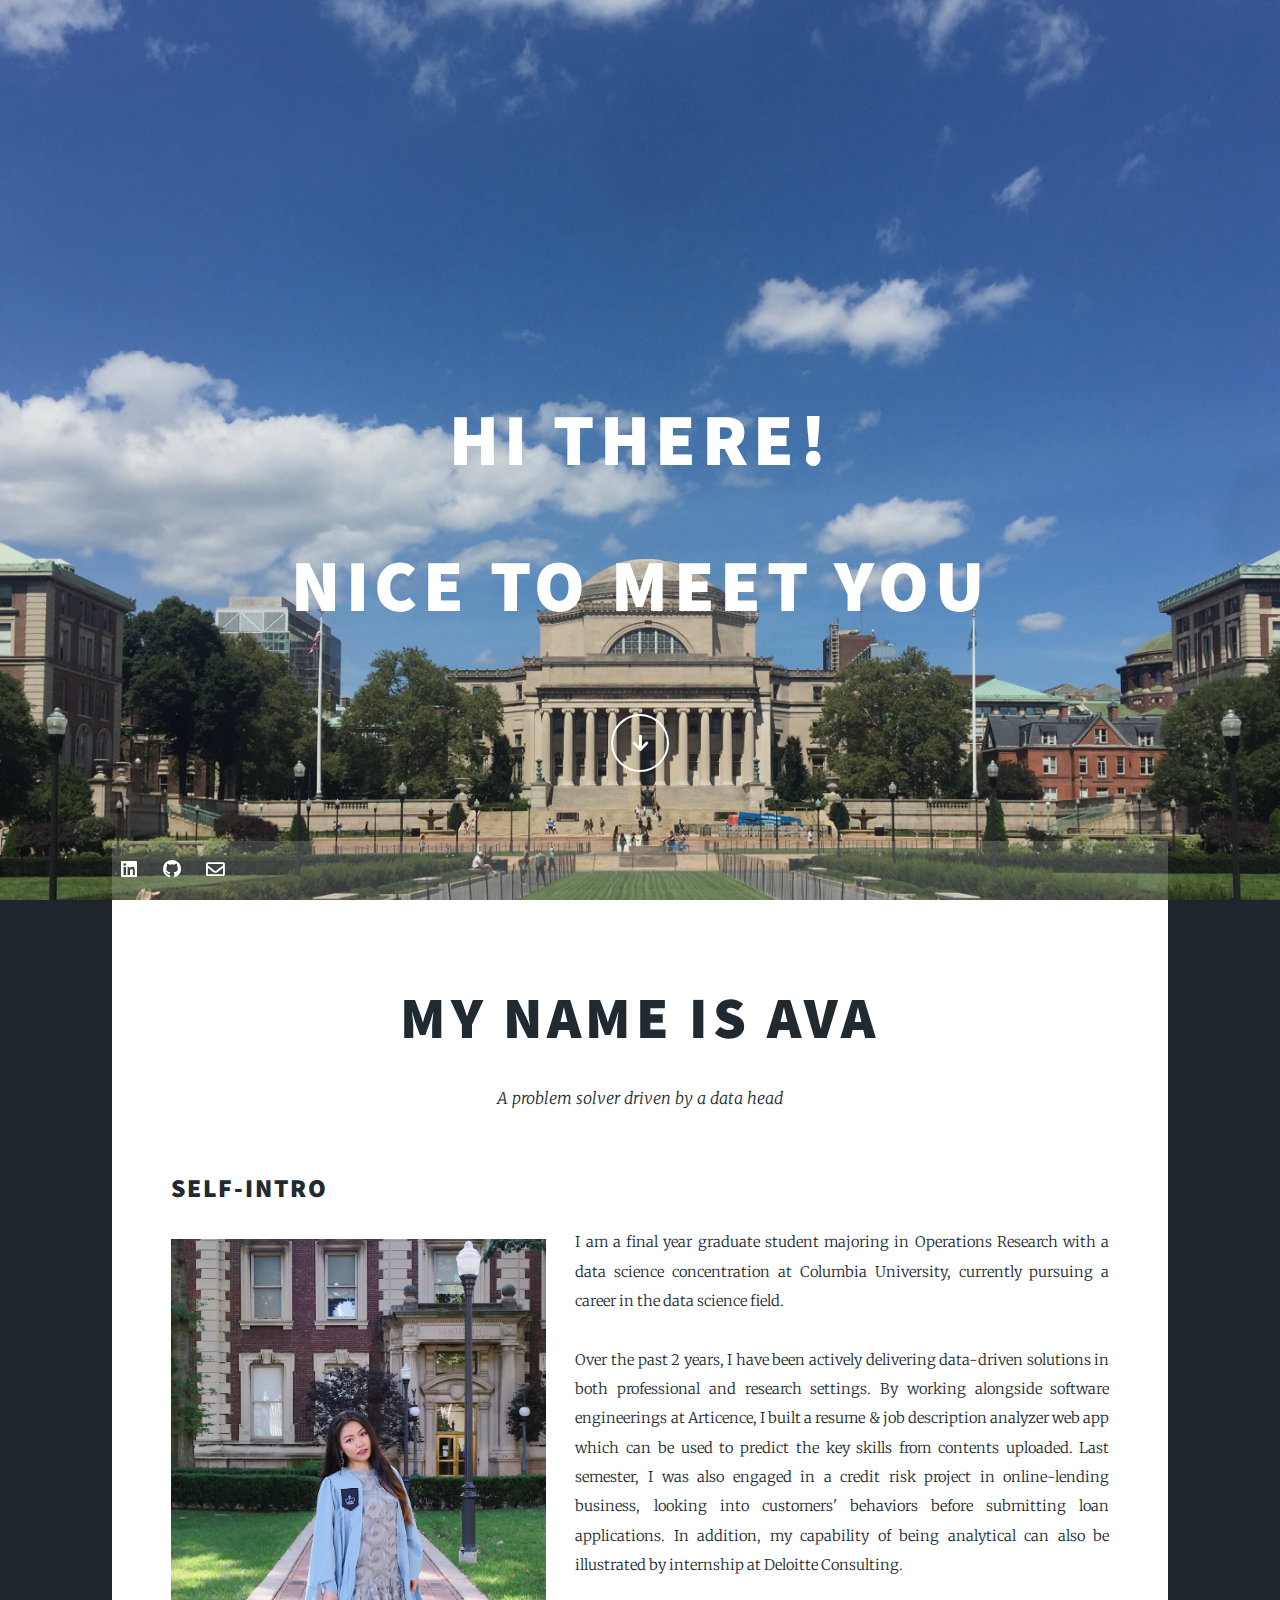
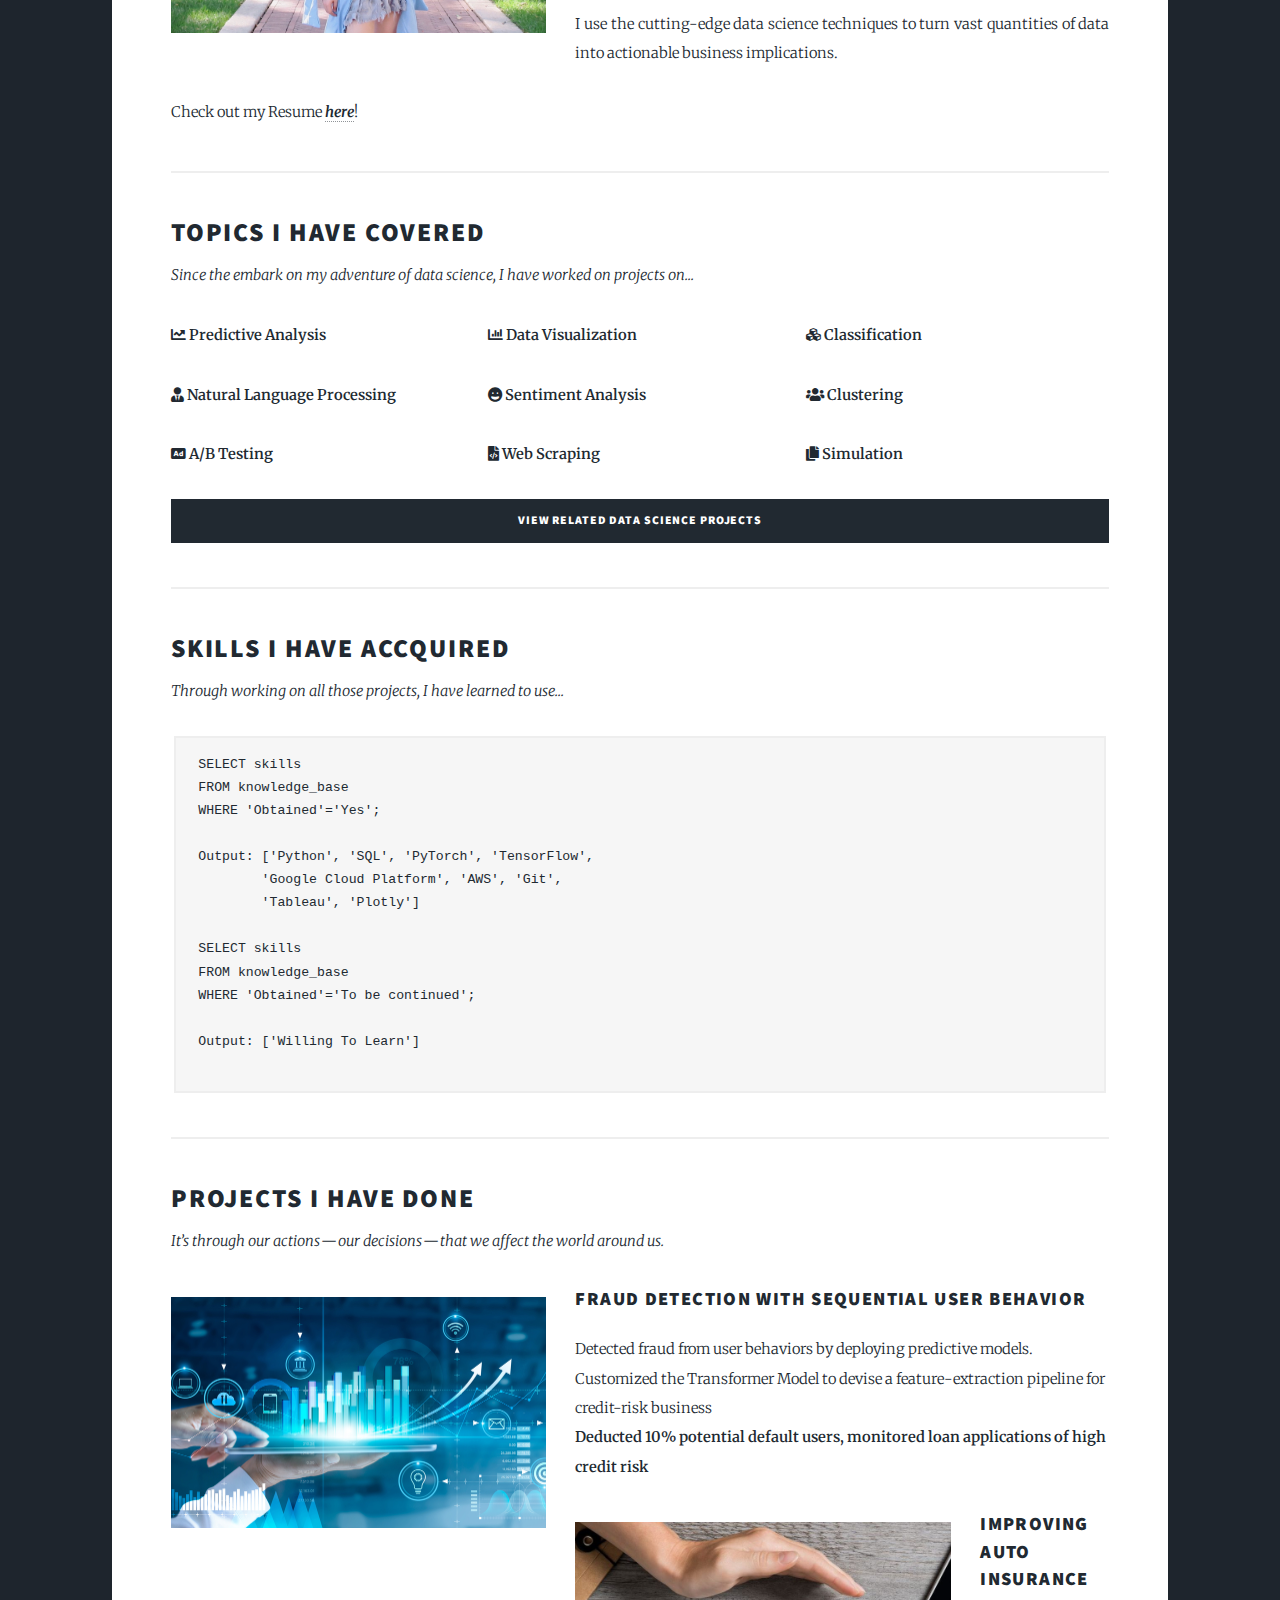
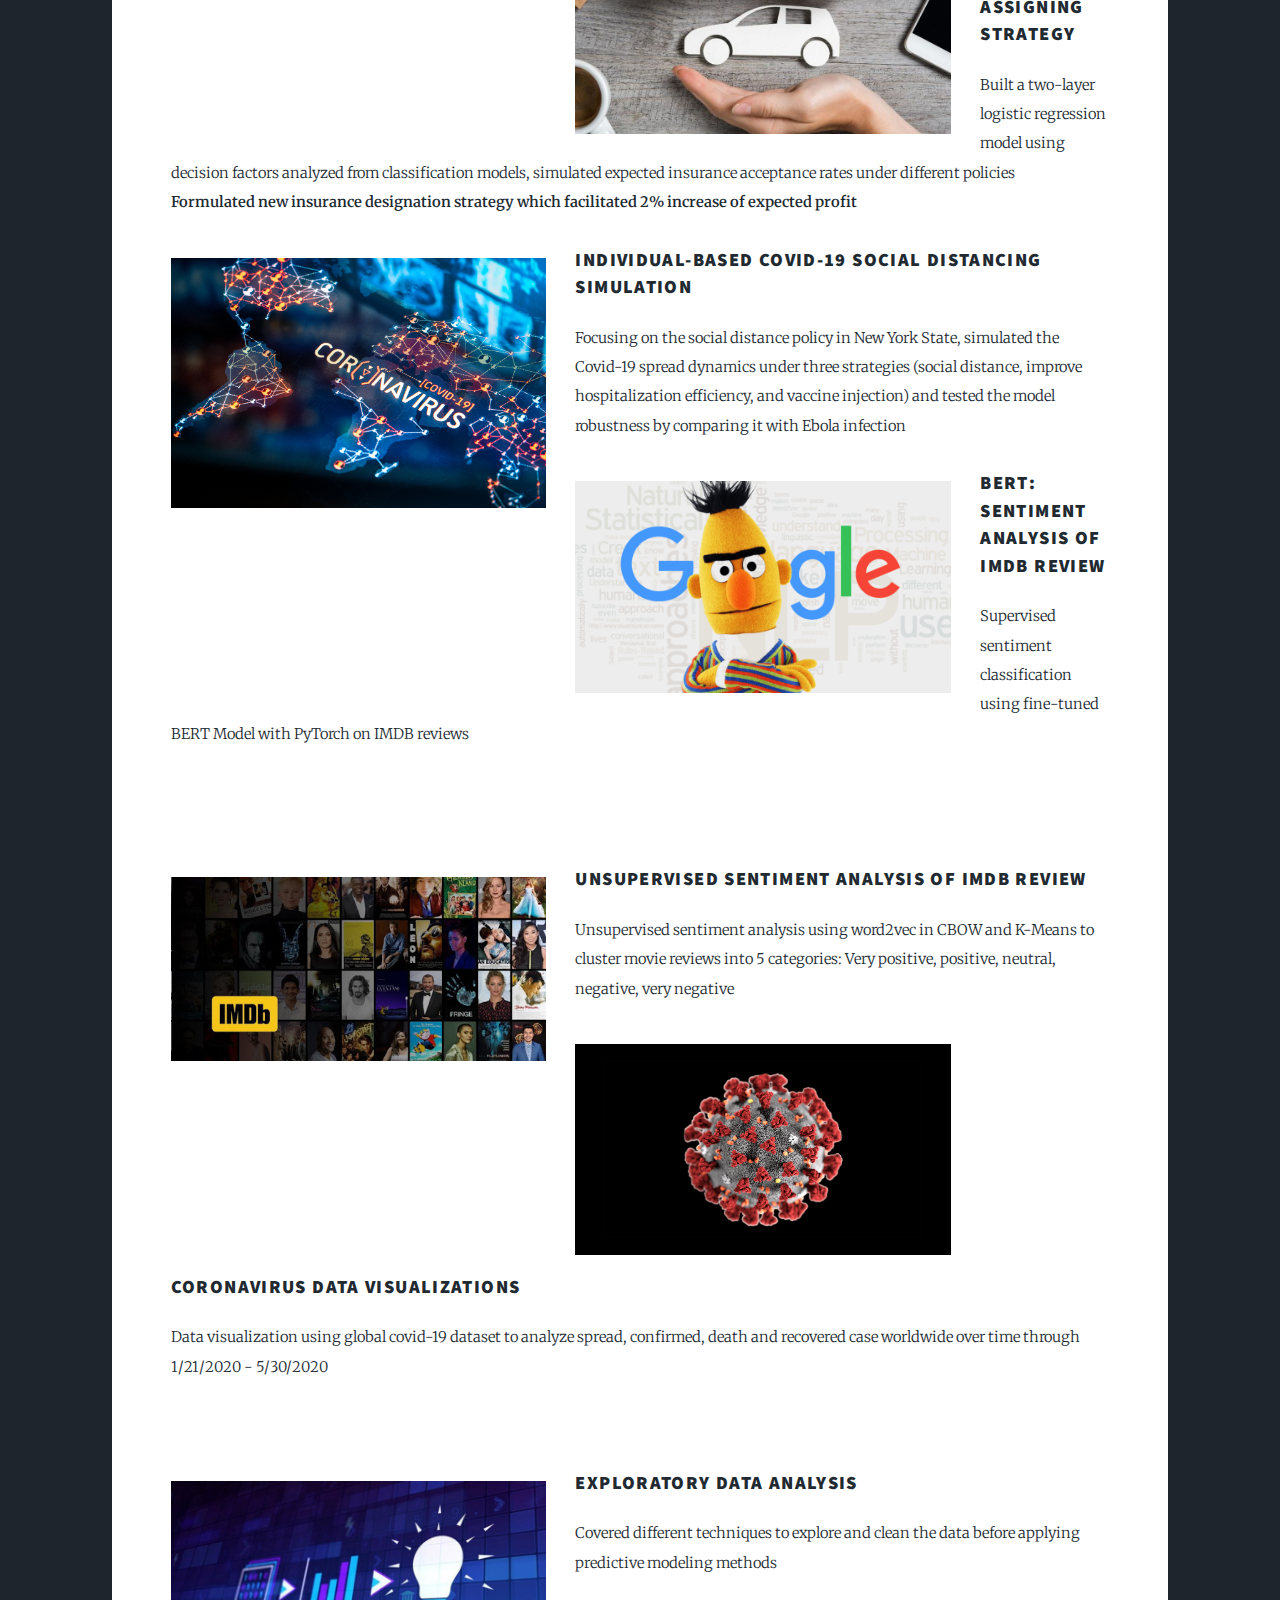
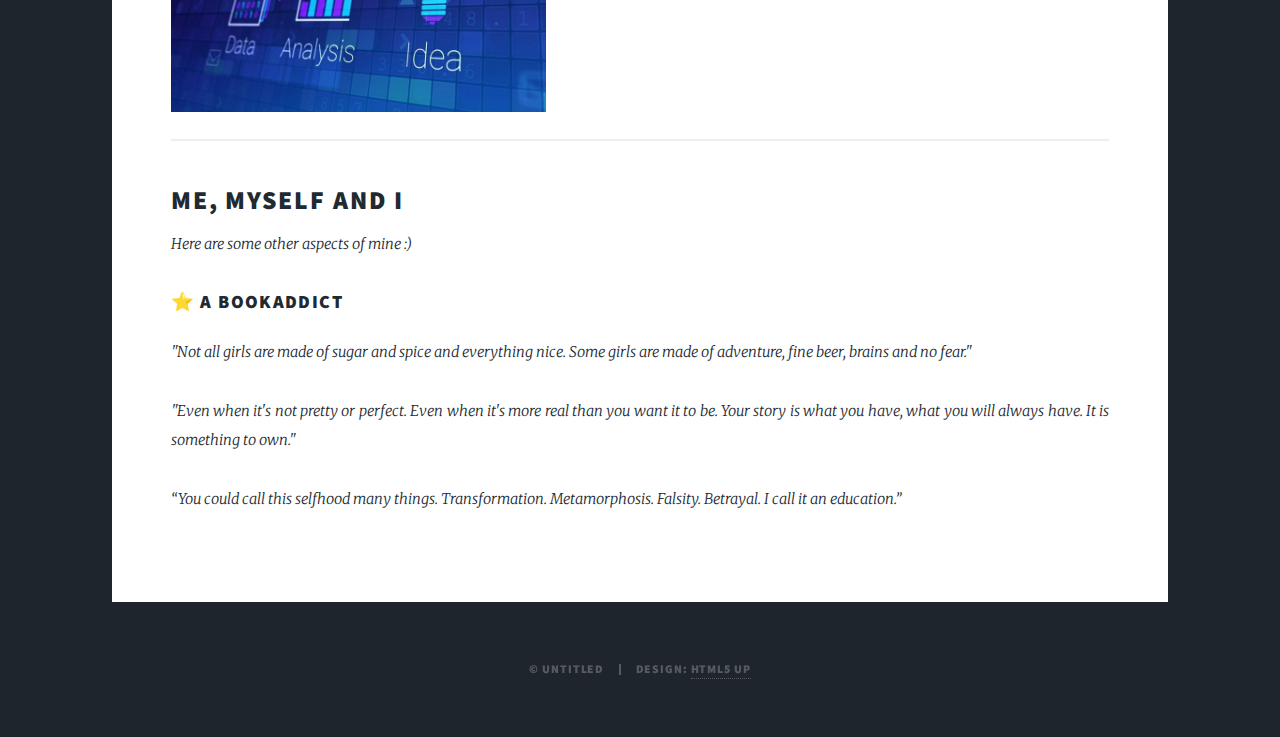
==== index.html @ b48be4f6 "update" ====
<!DOCTYPE HTML>
<!--
	Massively by HTML5 UP
	html5up.net | @ajlkn
	Free for personal and commercial use under the CCA 3.0 license (html5up.net/license)
-->
<html>
	<head>
		<title>Ava's Studio</title>
		<meta charset="utf-8" />
		<meta name="viewport" content="width=device-width, initial-scale=1, user-scalable=no" />
		<link rel="stylesheet" href="assets/css/main.css" />
		<noscript><link rel="stylesheet" href="assets/css/noscript.css" /></noscript>
	</head>
	<body class="is-preload">

		<!-- Wrapper -->
			<div id="wrapper" class="fade-in">

				<!-- Intro -->
					<div id="intro">
						<h1>Hi There!<br /><br />
						Nice to Meet you</h1><br /><br />
						<ul class="actions">
							<li><a href="#header" class="button icon solid solo fa-arrow-down scrolly">Continue</a></li>
						</ul>
					</div>

				<!-- Header -->
					<header id="header">
						<a href="index.html" class="logo">Welcome To Ava's Studio</a>
					</header>

				<!-- Nav -->
					<nav id="nav">
						<ul class="icons">
							<li><a href="https://www.linkedin.com/in/ava-tong-yang/" class="icon brands fa-linkedin"><span class="label">LinkedIn</span></a></li>
							<li><a href="https://github.com/avayang" class="icon brands fa-github"><span class="label">GitHub</span></a></li>
							<li><a href="mailto:ty2418@columbia.edu" class="fa fa-envelope icon"><span class="icons"></span></a></li>
						</ul>
					</nav>

				<!-- Main -->
					<div id="main">

						<!-- Featured Post -->
							<section class="post">
								<article>
									<header class="major">
										<h1>My Name Is Ava</h1>
										<p>A problem solver driven by a data head</p>
									</header>

									<!-- Text stuff -->
										<h2>Self-Intro</h2>
										<p><span class="image left"><img src="images/aboutme1.jpeg" alt="" /></span>I am a final year graduate student majoring in Operations Research with a data science concentration at Columbia University, currently pursuing a career in the data science field.</p><p>Over the past 2 years, I have been actively delivering data-driven solutions in both professional and research settings. By working alongside software engineerings at Articence, I built a resume & job description analyzer web app which can be used to predict the key skills from contents uploaded. Last semester, I was also engaged in a credit risk project in online-lending business, looking into customers' behaviors before submitting loan applications. In addition, my capability of being analytical can also be illustrated by internship at Deloitte Consulting.</p><p>I use the cutting-edge data science techniques to turn vast quantities of data into actionable business implications.</p><p>Check out my Resume <b><em><a href="files/resume.pdf" target="_blank">here</a></em></b>!</p>
										<hr />
										<header>
											<h2>Topics I Have Covered</h2>
											<p>Since the embark on my adventure of data science, I have worked on projects on...</p>
										</header>
										<ul class="actions fit">
											<li class="icon solid fa-chart-line"> <b>Predictive Analysis</b></li>
											<li class="icon solid fa-chart-bar"> <b>Data Visualization</b></li>
											<li class="icon solid fa-cubes"> <b>Classification</b></li>
										</ul>
										<ul class="actions fit">
											<li class="icon solid fa-user-tie"> <b>Natural Language Processing</b></li>
											<li class="icon solid fa-grin"> <b>Sentiment Analysis</b></li>
											<li class="icon solid fa-users"> <b>Clustering</b></li>
										</ul>
										<ul class="actions fit">
											<li class="icon solid fa-ad"> <b>A/B Testing</b></li>
											<li class="icon solid fa-file-code"> <b>Web Scraping</b></li>
											<li class="icon solid fa-copy"> <b>Simulation</b></li>
										</ul>
										<ul class="actions fit">
											<li><a href="#projects" class="button primary fit">View Related Data Science Projects</a></li>
										</ul>
										<hr />
										<header>
											<h2>Skills I Have Accquired</h2>
											<p>Through working on all those projects, I have learned to use...</p>
										</header>
										<pre><code>SELECT skills 
FROM knowledge_base
WHERE 'Obtained'='Yes';

Output: ['Python', 'SQL', 'PyTorch', 'TensorFlow', 
        'Google Cloud Platform', 'AWS', 'Git',
        'Tableau', 'Plotly']

SELECT skills
FROM knowledge_base
WHERE 'Obtained'='To be continued';

Output: ['Willing To Learn']
										</code></pre>
										<hr />

										<header id="projects">
											<h2>Projects I Have Done</h2>
											<p>It’s through our actions — our decisions — that we affect the world around us.</p>
										</header>
											<section class="posts">
												
												<article>
													 <div class="inner">
														<p><a class="image left" href="https://github.com/avayang/Fraud_Detection_with_Sequential_User_Behavior"><img src="images/credit-risk.jpg" alt="" /></a>
															<h3><a href="https://github.com/avayang/Fraud_Detection_with_Sequential_User_Behavior">Fraud Detection with Sequential User Behavior</a></h3>
															Detected fraud from user behaviors by deploying predictive models. Customized the Transformer Model to devise a feature-extraction pipeline for credit-risk business<br /><b>Deducted 10% potential default users, monitored loan applications of high credit risk</b></p>
													</div>
		                                        </article>
		                                        
		                                        <article>
													 <div class="inner">
														<p><a class="image left" href="https://github.com/avayang/ML_auto_insurance"><img src="images/auto-insurance.jpg" alt="" /></a>
															<h3><a href="https://github.com/avayang/ML_auto_insurance">Improving Auto Insurance Assigning Strategy</a></h3>
															Built a two-layer logistic regression model using decision factors analyzed from classification models, simulated expected insurance acceptance rates under different policies<br /><b>Formulated new insurance designation strategy which facilitated 2% increase of expected profit</b></p>
													</div>
		                                        </article>

		                                        <article>
													 <div class="inner">
														<p><a class="image left" href="https://github.com/avayang/COVID-19_Simulation"><img src="images/covid.jpg" alt="" /></a>
															<h3><a href="https://github.com/avayang/COVID-19_Simulation">Individual-Based COVID-19 Social Distancing Simulation</a></h3>
															Focusing on the social distance policy in New York State, simulated the Covid-19 spread dynamics under three strategies (social distance, improve hospitalization efficiency, and vaccine injection) and tested the model robustness by comparing it with Ebola infection</b></p>
													</div>
		                                        </article>
		                                        
		                                        <article>
													 <div class="inner">
														<p><a class="image left" href="https://github.com/avayang/BERT_SentimentClassfication"><img src="images/bert-google.png" alt="" /></a>
															<h3><a href="https://github.com/avayang/BERT_SentimentClassfication">BERT: Sentiment Analysis of IMDB Review</a></h3>
															Supervised sentiment classification using fine-tuned BERT Model with PyTorch on IMDB reviews<br /><br /><br /><br /></p>
													</div>
		                                        </article>

		                                        <article>
													 <div class="inner">
														<p><a class="image left" href="https://github.com/avayang/Unsupervised_Sentiment_Analysis"><img src="images/imdb.jpg" alt="" /></a>
															<h3><a href="https://github.com/avayang/Unsupervised_Sentiment_Analysis">Unsupervised Sentiment Analysis of IMDB Review</a></h3>
															Unsupervised sentiment analysis using word2vec in CBOW and K-Means to cluster movie reviews into 5 categories: Very positive, positive, neutral, negative, very negative<br /></p>
													</div>
		                                        </article>
		                                        
		                                         <article>
													 <div class="inner">
														<p><a class="image left" href="https://github.com/avayang/Visualization"><img src="images/Corona.jpg" alt="" /></a>
															<h3><a href="https://github.com/avayang/Visualization">Coronavirus Data Visualizations</a></h3>
															Data visualization using global covid-19 dataset to analyze spread, confirmed, death and recovered case worldwide over time through 1/21/2020 - 5/30/2020<br /><br /><br /></p>
													</div>
		                                        </article>

		                                        <article>
													 <div class="inner">
														<p><a class="image left" href="https://github.com/avayang/Exploratory_Data_Analysis_Demo"><img src="images/EDA.jpg" alt="" /></a>
															<h3><a href="https://github.com/avayang/Exploratory_Data_Analysis_Demo">Exploratory Data Analysis</a></h3>
															Covered different techniques to explore and clean the data before applying predictive modeling methods<br /><br /><br /><br /><br /></p>
													</div>
		                                        </article>
												
											</section>
										<hr />
										<header>
											<h2>Me, Myself and I</h2>
											<p>Here are some other aspects of mine :)</p>
										</header>
										<h3>⭐️ A Bookaddict</h3>
										<p><em>"Not all girls are made of sugar and spice and everything nice. Some girls are made of adventure, fine beer, brains and no fear."</em></p>
										<p><em>"Even when it's not pretty or perfect. Even when it's more real than you want it to be. Your story is what you have, what you will always have. It is something to own."</em></p>
										<p><em>“You could call this selfhood many things. Transformation. Metamorphosis. Falsity. Betrayal. I call it an education.”</em></p>
												
										
								</article>
							</section>
								
					</div>

				<!-- Copyright -->
					<div id="copyright">
						<ul><li>&copy; Untitled</li><li>Design: <a href="https://html5up.net">HTML5 UP</a></li></ul>
					</div>

			</div>

		<!-- Scripts -->
			<script src="assets/js/jquery.min.js"></script>
			<script src="assets/js/jquery.scrollex.min.js"></script>
			<script src="assets/js/jquery.scrolly.min.js"></script>
			<script src="assets/js/browser.min.js"></script>
			<script src="assets/js/breakpoints.min.js"></script>
			<script src="assets/js/util.js"></script>
			<script src="assets/js/main.js"></script>

	</body>
</html>
---- assets/css/main.css ----
@import url(fontawesome-all.min.css);
@import url("https://fonts.googleapis.com/css?family=Merriweather:300,700,300italic,700italic|Source+Sans+Pro:900");

/*
	Massively by HTML5 UP
	html5up.net | @ajlkn
	Free for personal and commercial use under the CCA 3.0 license (html5up.net/license)
*/

html, body, div, span, applet, object,
iframe, h1, h2, h3, h4, h5, h6, p, blockquote,
pre, a, abbr, acronym, address, big, cite,
code, del, dfn, em, img, ins, kbd, q, s, samp,
small, strike, strong, sub, sup, tt, var, b,
u, i, center, dl, dt, dd, ol, ul, li, fieldset,
form, label, legend, table, caption, tbody,
tfoot, thead, tr, th, td, article, aside,
canvas, details, embed, figure, figcaption,
footer, header, hgroup, menu, nav, output, ruby,
section, summary, time, mark, audio, video {
	margin: 0;
	padding: 0;
	border: 0;
	font-size: 100%;
	font: inherit;
	vertical-align: baseline;}

article, aside, details, figcaption, figure,
footer, header, hgroup, menu, nav, section {
	display: block;}

body {
	line-height: 1;
}

ol, ul {
	list-style: none;
}

blockquote, q {
	quotes: none;
}

	blockquote:before, blockquote:after, q:before, q:after {
		content: '';
		content: none;
	}

table {
	border-collapse: collapse;
	border-spacing: 0;
}

body {
	-webkit-text-size-adjust: none;
}

mark {
	background-color: transparent;
	color: inherit;
}

input::-moz-focus-inner {
	border: 0;
	padding: 0;
}

input, select, textarea {
	-moz-appearance: none;
	-webkit-appearance: none;
	-ms-appearance: none;
	appearance: none;
}

/* Basic */

	@-ms-viewport {
		width: device-width;
	}

	body {
		-ms-overflow-style: scrollbar;
	}

	@media screen and (max-width: 480px) {

		html, body {
			min-width: 320px;
		}

	}

	html {
		box-sizing: border-box;
	}

	*, *:before, *:after {
		box-sizing: inherit;
	}

	body {
		background-color: #1e252d;
	}

		body.is-preload *, body.is-preload *:before, body.is-preload *:after {
			-moz-animation: none !important;
			-webkit-animation: none !important;
			-ms-animation: none !important;
			animation: none !important;
			-moz-transition: none !important;
			-webkit-transition: none !important;
			-ms-transition: none !important;
			transition: none !important;
		}

/* Type */

	html {
		font-size: 16pt;
	}

		@media screen and (max-width: 1680px) {

			html {
				font-size: 12pt;
			}

		}

		@media screen and (max-width: 1280px) {

			html {
				font-size: 11pt;
			}

		}

		@media screen and (max-width: 360px) {

			html {
				font-size: 10pt;
			}

		}

	body {
		color: #212931;
	}

	body, input, select, textarea {
		font-family: "Merriweather", Georgia, serif;
		font-weight: 300;
		font-size: 1rem;
		line-height: 2;
	}

	a {
		-moz-transition: color 0.2s ease-in-out, background-color 0.2s ease-in-out, border-color 0.2s ease-in-out, box-shadow 0.2s ease-in-out;
		-webkit-transition: color 0.2s ease-in-out, background-color 0.2s ease-in-out, border-color 0.2s ease-in-out, box-shadow 0.2s ease-in-out;
		-ms-transition: color 0.2s ease-in-out, background-color 0.2s ease-in-out, border-color 0.2s ease-in-out, box-shadow 0.2s ease-in-out;
		transition: color 0.2s ease-in-out, background-color 0.2s ease-in-out, border-color 0.2s ease-in-out, box-shadow 0.2s ease-in-out;
		border-bottom: dotted 1px;
		text-decoration: none;
	}

		a:hover {
			border-bottom-color: transparent;
		}

	strong, b {
		font-weight: 600;
	}

	em, i {
		font-style: italic;
	}

	p {
		text-align: justify;
		margin: 0 0 2rem 0;
	}

	h1, h2, h3, h4, h5, h6 {
		font-family: "Source Sans Pro", Helvetica, sans-serif;
		font-weight: 900;
		line-height: 1.5;
		letter-spacing: 0.075em;
		text-transform: uppercase;
		margin: 0 0 1rem 0;
	}

		h1 a, h2 a, h3 a, h4 a, h5 a, h6 a {
			border-bottom: 0;
			color: inherit;
			text-decoration: none;
		}

	h1 {
		font-size: 4rem;
		line-height: 1.1;
		margin: 0 0 2rem 0;
	}

	h2 {
		font-size: 1.75rem;
		line-height: 1.3;
		margin: 0 0 1.5rem 0;
	}

	h3 {
		font-size: 1.25rem;
		margin: 0 0 1.5rem 0;
	}

	h4 {
		font-size: 1rem;
	}

	h5 {
		font-size: 0.9rem;
	}

	h6 {
		font-size: 0.8rem;
	}

	sub {
		font-size: 0.8rem;
		position: relative;
		top: 0.5rem;
	}

	sup {
		font-size: 0.8rem;
		position: relative;
		top: -0.5rem;
	}

	blockquote {
		border-left: solid 4px;
		font-style: italic;
		margin: 0 0 2rem 0;
		padding: 0.5rem 0 0.5rem 2rem;
	}

	code {
		border: solid 2px;
		font-family: "Courier New", monospace;
		font-size: 0.9rem;
		margin: 0 0.25rem;
		padding: 0.25rem 0.65rem;
	}

	pre {
		-webkit-overflow-scrolling: touch;
		font-family: "Courier New", monospace;
		font-size: 0.9rem;
		margin: 0 0 2rem 0;
	}

		pre code {
			display: block;
			line-height: 1.75;
			padding: 1rem 1.5rem;
			overflow-x: auto;
		}

	hr {
		border: 0;
		border-bottom: solid 2px;
		margin: 3rem 0;
	}

		hr.major {
			margin: 5rem 0;
		}

	.align-left {
		text-align: left;
	}

	.align-center {
		text-align: center;
	}

	.align-right {
		text-align: right;
	}

	input, select, textarea {
		color: #212931;
	}

	a {
		color: #212931;
		border-bottom-color: rgba(33, 41, 49, 0.5);
	}

		a:hover {
			border-bottom-color: transparent;
			color: #18bfef !important;
		}

	strong, b {
		color: #212931;
	}

	h1, h2, h3, h4, h5, h6 {
		color: #212931;
	}

	blockquote {
		border-left-color: #eeeeee;
	}

	code {
		background: rgba(220, 220, 220, 0.25);
		border-color: #eeeeee;
	}

	hr {
		border-bottom-color: #eeeeee;
	}

/* Row */

	.row {
		display: flex;
		flex-wrap: wrap;
		box-sizing: border-box;
		align-items: stretch;
	}

		.row > * {
			box-sizing: border-box;
		}

		.row.gtr-uniform > * > :last-child {
			margin-bottom: 0;
		}

		.row.aln-left {
			justify-content: flex-start;
		}

		.row.aln-center {
			justify-content: center;
		}

		.row.aln-right {
			justify-content: flex-end;
		}

		.row.aln-top {
			align-items: flex-start;
		}

		.row.aln-middle {
			align-items: center;
		}

		.row.aln-bottom {
			align-items: flex-end;
		}

		.row > .imp {
			order: -1;
		}

		.row > .col-1 {
			width: 8.33333%;
		}

		.row > .off-1 {
			margin-left: 8.33333%;
		}

		.row > .col-2 {
			width: 16.66667%;
		}

		.row > .off-2 {
			margin-left: 16.66667%;
		}

		.row > .col-3 {
			width: 25%;
		}

		.row > .off-3 {
			margin-left: 25%;
		}

		.row > .col-4 {
			width: 33.33333%;
		}

		.row > .off-4 {
			margin-left: 33.33333%;
		}

		.row > .col-5 {
			width: 41.66667%;
		}

		.row > .off-5 {
			margin-left: 41.66667%;
		}

		.row > .col-6 {
			width: 50%;
		}

		.row > .off-6 {
			margin-left: 50%;
		}

		.row > .col-7 {
			width: 58.33333%;
		}

		.row > .off-7 {
			margin-left: 58.33333%;
		}

		.row > .col-8 {
			width: 66.66667%;
		}

		.row > .off-8 {
			margin-left: 66.66667%;
		}

		.row > .col-9 {
			width: 75%;
		}

		.row > .off-9 {
			margin-left: 75%;
		}

		.row > .col-10 {
			width: 83.33333%;
		}

		.row > .off-10 {
			margin-left: 83.33333%;
		}

		.row > .col-11 {
			width: 91.66667%;
		}

		.row > .off-11 {
			margin-left: 91.66667%;
		}

		.row > .col-12 {
			width: 100%;
		}

		.row > .off-12 {
			margin-left: 100%;
		}

		.row.gtr-0 {
			margin-top: 0;
			margin-left: 0rem;
		}

			.row.gtr-0 > * {
				padding: 0 0 0 0rem;
			}

			.row.gtr-0.gtr-uniform {
				margin-top: 0rem;
			}

				.row.gtr-0.gtr-uniform > * {
					padding-top: 0rem;
				}

		.row.gtr-25 {
			margin-top: 0;
			margin-left: -0.375rem;
		}

			.row.gtr-25 > * {
				padding: 0 0 0 0.375rem;
			}

			.row.gtr-25.gtr-uniform {
				margin-top: -0.375rem;
			}

				.row.gtr-25.gtr-uniform > * {
					padding-top: 0.375rem;
				}

		.row.gtr-50 {
			margin-top: 0;
			margin-left: -0.75rem;
		}

			.row.gtr-50 > * {
				padding: 0 0 0 0.75rem;
			}

			.row.gtr-50.gtr-uniform {
				margin-top: -0.75rem;
			}

				.row.gtr-50.gtr-uniform > * {
					padding-top: 0.75rem;
				}

		.row {
			margin-top: 0;
			margin-left: -1.5rem;
		}

			.row > * {
				padding: 0 0 0 1.5rem;
			}

			.row.gtr-uniform {
				margin-top: -1.5rem;
			}

				.row.gtr-uniform > * {
					padding-top: 1.5rem;
				}

		.row.gtr-150 {
			margin-top: 0;
			margin-left: -2.25rem;
		}

			.row.gtr-150 > * {
				padding: 0 0 0 2.25rem;
			}

			.row.gtr-150.gtr-uniform {
				margin-top: -2.25rem;
			}

				.row.gtr-150.gtr-uniform > * {
					padding-top: 2.25rem;
				}

		.row.gtr-200 {
			margin-top: 0;
			margin-left: -3rem;
		}

			.row.gtr-200 > * {
				padding: 0 0 0 3rem;
			}

			.row.gtr-200.gtr-uniform {
				margin-top: -3rem;
			}

				.row.gtr-200.gtr-uniform > * {
					padding-top: 3rem;
				}

		@media screen and (max-width: 1680px) {

			.row {
				display: flex;
				flex-wrap: wrap;
				box-sizing: border-box;
				align-items: stretch;
			}

				.row > * {
					box-sizing: border-box;
				}

				.row.gtr-uniform > * > :last-child {
					margin-bottom: 0;
				}

				.row.aln-left {
					justify-content: flex-start;
				}

				.row.aln-center {
					justify-content: center;
				}

				.row.aln-right {
					justify-content: flex-end;
				}

				.row.aln-top {
					align-items: flex-start;
				}

				.row.aln-middle {
					align-items: center;
				}

				.row.aln-bottom {
					align-items: flex-end;
				}

				.row > .imp-xlarge {
					order: -1;
				}

				.row > .col-1-xlarge {
					width: 8.33333%;
				}

				.row > .off-1-xlarge {
					margin-left: 8.33333%;
				}

				.row > .col-2-xlarge {
					width: 16.66667%;
				}

				.row > .off-2-xlarge {
					margin-left: 16.66667%;
				}

				.row > .col-3-xlarge {
					width: 25%;
				}

				.row > .off-3-xlarge {
					margin-left: 25%;
				}

				.row > .col-4-xlarge {
					width: 33.33333%;
				}

				.row > .off-4-xlarge {
					margin-left: 33.33333%;
				}

				.row > .col-5-xlarge {
					width: 41.66667%;
				}

				.row > .off-5-xlarge {
					margin-left: 41.66667%;
				}

				.row > .col-6-xlarge {
					width: 50%;
				}

				.row > .off-6-xlarge {
					margin-left: 50%;
				}

				.row > .col-7-xlarge {
					width: 58.33333%;
				}

				.row > .off-7-xlarge {
					margin-left: 58.33333%;
				}

				.row > .col-8-xlarge {
					width: 66.66667%;
				}

				.row > .off-8-xlarge {
					margin-left: 66.66667%;
				}

				.row > .col-9-xlarge {
					width: 75%;
				}

				.row > .off-9-xlarge {
					margin-left: 75%;
				}

				.row > .col-10-xlarge {
					width: 83.33333%;
				}

				.row > .off-10-xlarge {
					margin-left: 83.33333%;
				}

				.row > .col-11-xlarge {
					width: 91.66667%;
				}

				.row > .off-11-xlarge {
					margin-left: 91.66667%;
				}

				.row > .col-12-xlarge {
					width: 100%;
				}

				.row > .off-12-xlarge {
					margin-left: 100%;
				}

				.row.gtr-0 {
					margin-top: 0;
					margin-left: 0rem;
				}

					.row.gtr-0 > * {
						padding: 0 0 0 0rem;
					}

					.row.gtr-0.gtr-uniform {
						margin-top: 0rem;
					}

						.row.gtr-0.gtr-uniform > * {
							padding-top: 0rem;
						}

				.row.gtr-25 {
					margin-top: 0;
					margin-left: -0.375rem;
				}

					.row.gtr-25 > * {
						padding: 0 0 0 0.375rem;
					}

					.row.gtr-25.gtr-uniform {
						margin-top: -0.375rem;
					}

						.row.gtr-25.gtr-uniform > * {
							padding-top: 0.375rem;
						}

				.row.gtr-50 {
					margin-top: 0;
					margin-left: -0.75rem;
				}

					.row.gtr-50 > * {
						padding: 0 0 0 0.75rem;
					}

					.row.gtr-50.gtr-uniform {
						margin-top: -0.75rem;
					}

						.row.gtr-50.gtr-uniform > * {
							padding-top: 0.75rem;
						}

				.row {
					margin-top: 0;
					margin-left: -1.5rem;
				}

					.row > * {
						padding: 0 0 0 1.5rem;
					}

					.row.gtr-uniform {
						margin-top: -1.5rem;
					}

						.row.gtr-uniform > * {
							padding-top: 1.5rem;
						}

				.row.gtr-150 {
					margin-top: 0;
					margin-left: -2.25rem;
				}

					.row.gtr-150 > * {
						padding: 0 0 0 2.25rem;
					}

					.row.gtr-150.gtr-uniform {
						margin-top: -2.25rem;
					}

						.row.gtr-150.gtr-uniform > * {
							padding-top: 2.25rem;
						}

				.row.gtr-200 {
					margin-top: 0;
					margin-left: -3rem;
				}

					.row.gtr-200 > * {
						padding: 0 0 0 3rem;
					}

					.row.gtr-200.gtr-uniform {
						margin-top: -3rem;
					}

						.row.gtr-200.gtr-uniform > * {
							padding-top: 3rem;
						}

		}

		@media screen and (max-width: 1280px) {

			.row {
				display: flex;
				flex-wrap: wrap;
				box-sizing: border-box;
				align-items: stretch;
			}

				.row > * {
					box-sizing: border-box;
				}

				.row.gtr-uniform > * > :last-child {
					margin-bottom: 0;
				}

				.row.aln-left {
					justify-content: flex-start;
				}

				.row.aln-center {
					justify-content: center;
				}

				.row.aln-right {
					justify-content: flex-end;
				}

				.row.aln-top {
					align-items: flex-start;
				}

				.row.aln-middle {
					align-items: center;
				}

				.row.aln-bottom {
					align-items: flex-end;
				}

				.row > .imp-large {
					order: -1;
				}

				.row > .col-1-large {
					width: 8.33333%;
				}

				.row > .off-1-large {
					margin-left: 8.33333%;
				}

				.row > .col-2-large {
					width: 16.66667%;
				}

				.row > .off-2-large {
					margin-left: 16.66667%;
				}

				.row > .col-3-large {
					width: 25%;
				}

				.row > .off-3-large {
					margin-left: 25%;
				}

				.row > .col-4-large {
					width: 33.33333%;
				}

				.row > .off-4-large {
					margin-left: 33.33333%;
				}

				.row > .col-5-large {
					width: 41.66667%;
				}

				.row > .off-5-large {
					margin-left: 41.66667%;
				}

				.row > .col-6-large {
					width: 50%;
				}

				.row > .off-6-large {
					margin-left: 50%;
				}

				.row > .col-7-large {
					width: 58.33333%;
				}

				.row > .off-7-large {
					margin-left: 58.33333%;
				}

				.row > .col-8-large {
					width: 66.66667%;
				}

				.row > .off-8-large {
					margin-left: 66.66667%;
				}

				.row > .col-9-large {
					width: 75%;
				}

				.row > .off-9-large {
					margin-left: 75%;
				}

				.row > .col-10-large {
					width: 83.33333%;
				}

				.row > .off-10-large {
					margin-left: 83.33333%;
				}

				.row > .col-11-large {
					width: 91.66667%;
				}

				.row > .off-11-large {
					margin-left: 91.66667%;
				}

				.row > .col-12-large {
					width: 100%;
				}

				.row > .off-12-large {
					margin-left: 100%;
				}

				.row.gtr-0 {
					margin-top: 0;
					margin-left: 0rem;
				}

					.row.gtr-0 > * {
						padding: 0 0 0 0rem;
					}

					.row.gtr-0.gtr-uniform {
						margin-top: 0rem;
					}

						.row.gtr-0.gtr-uniform > * {
							padding-top: 0rem;
						}

				.row.gtr-25 {
					margin-top: 0;
					margin-left: -0.375rem;
				}

					.row.gtr-25 > * {
						padding: 0 0 0 0.375rem;
					}

					.row.gtr-25.gtr-uniform {
						margin-top: -0.375rem;
					}

						.row.gtr-25.gtr-uniform > * {
							padding-top: 0.375rem;
						}

				.row.gtr-50 {
					margin-top: 0;
					margin-left: -0.75rem;
				}

					.row.gtr-50 > * {
						padding: 0 0 0 0.75rem;
					}

					.row.gtr-50.gtr-uniform {
						margin-top: -0.75rem;
					}

						.row.gtr-50.gtr-uniform > * {
							padding-top: 0.75rem;
						}

				.row {
					margin-top: 0;
					margin-left: -1.5rem;
				}

					.row > * {
						padding: 0 0 0 1.5rem;
					}

					.row.gtr-uniform {
						margin-top: -1.5rem;
					}

						.row.gtr-uniform > * {
							padding-top: 1.5rem;
						}

				.row.gtr-150 {
					margin-top: 0;
					margin-left: -2.25rem;
				}

					.row.gtr-150 > * {
						padding: 0 0 0 2.25rem;
					}

					.row.gtr-150.gtr-uniform {
						margin-top: -2.25rem;
					}

						.row.gtr-150.gtr-uniform > * {
							padding-top: 2.25rem;
						}

				.row.gtr-200 {
					margin-top: 0;
					margin-left: -3rem;
				}

					.row.gtr-200 > * {
						padding: 0 0 0 3rem;
					}

					.row.gtr-200.gtr-uniform {
						margin-top: -3rem;
					}

						.row.gtr-200.gtr-uniform > * {
							padding-top: 3rem;
						}

		}

		@media screen and (max-width: 980px) {

			.row {
				display: flex;
				flex-wrap: wrap;
				box-sizing: border-box;
				align-items: stretch;
			}

				.row > * {
					box-sizing: border-box;
				}

				.row.gtr-uniform > * > :last-child {
					margin-bottom: 0;
				}

				.row.aln-left {
					justify-content: flex-start;
				}

				.row.aln-center {
					justify-content: center;
				}

				.row.aln-right {
					justify-content: flex-end;
				}

				.row.aln-top {
					align-items: flex-start;
				}

				.row.aln-middle {
					align-items: center;
				}

				.row.aln-bottom {
					align-items: flex-end;
				}

				.row > .imp-medium {
					order: -1;
				}

				.row > .col-1-medium {
					width: 8.33333%;
				}

				.row > .off-1-medium {
					margin-left: 8.33333%;
				}

				.row > .col-2-medium {
					width: 16.66667%;
				}

				.row > .off-2-medium {
					margin-left: 16.66667%;
				}

				.row > .col-3-medium {
					width: 25%;
				}

				.row > .off-3-medium {
					margin-left: 25%;
				}

				.row > .col-4-medium {
					width: 33.33333%;
				}

				.row > .off-4-medium {
					margin-left: 33.33333%;
				}

				.row > .col-5-medium {
					width: 41.66667%;
				}

				.row > .off-5-medium {
					margin-left: 41.66667%;
				}

				.row > .col-6-medium {
					width: 50%;
				}

				.row > .off-6-medium {
					margin-left: 50%;
				}

				.row > .col-7-medium {
					width: 58.33333%;
				}

				.row > .off-7-medium {
					margin-left: 58.33333%;
				}

				.row > .col-8-medium {
					width: 66.66667%;
				}

				.row > .off-8-medium {
					margin-left: 66.66667%;
				}

				.row > .col-9-medium {
					width: 75%;
				}

				.row > .off-9-medium {
					margin-left: 75%;
				}

				.row > .col-10-medium {
					width: 83.33333%;
				}

				.row > .off-10-medium {
					margin-left: 83.33333%;
				}

				.row > .col-11-medium {
					width: 91.66667%;
				}

				.row > .off-11-medium {
					margin-left: 91.66667%;
				}

				.row > .col-12-medium {
					width: 100%;
				}

				.row > .off-12-medium {
					margin-left: 100%;
				}

				.row.gtr-0 {
					margin-top: 0;
					margin-left: 0rem;
				}

					.row.gtr-0 > * {
						padding: 0 0 0 0rem;
					}

					.row.gtr-0.gtr-uniform {
						margin-top: 0rem;
					}

						.row.gtr-0.gtr-uniform > * {
							padding-top: 0rem;
						}

				.row.gtr-25 {
					margin-top: 0;
					margin-left: -0.375rem;
				}

					.row.gtr-25 > * {
						padding: 0 0 0 0.375rem;
					}

					.row.gtr-25.gtr-uniform {
						margin-top: -0.375rem;
					}

						.row.gtr-25.gtr-uniform > * {
							padding-top: 0.375rem;
						}

				.row.gtr-50 {
					margin-top: 0;
					margin-left: -0.75rem;
				}

					.row.gtr-50 > * {
						padding: 0 0 0 0.75rem;
					}

					.row.gtr-50.gtr-uniform {
						margin-top: -0.75rem;
					}

						.row.gtr-50.gtr-uniform > * {
							padding-top: 0.75rem;
						}

				.row {
					margin-top: 0;
					margin-left: -1.5rem;
				}

					.row > * {
						padding: 0 0 0 1.5rem;
					}

					.row.gtr-uniform {
						margin-top: -1.5rem;
					}

						.row.gtr-uniform > * {
							padding-top: 1.5rem;
						}

				.row.gtr-150 {
					margin-top: 0;
					margin-left: -2.25rem;
				}

					.row.gtr-150 > * {
						padding: 0 0 0 2.25rem;
					}

					.row.gtr-150.gtr-uniform {
						margin-top: -2.25rem;
					}

						.row.gtr-150.gtr-uniform > * {
							padding-top: 2.25rem;
						}

				.row.gtr-200 {
					margin-top: 0;
					margin-left: -3rem;
				}

					.row.gtr-200 > * {
						padding: 0 0 0 3rem;
					}

					.row.gtr-200.gtr-uniform {
						margin-top: -3rem;
					}

						.row.gtr-200.gtr-uniform > * {
							padding-top: 3rem;
						}

		}

		@media screen and (max-width: 736px) {

			.row {
				display: flex;
				flex-wrap: wrap;
				box-sizing: border-box;
				align-items: stretch;
			}

				.row > * {
					box-sizing: border-box;
				}

				.row.gtr-uniform > * > :last-child {
					margin-bottom: 0;
				}

				.row.aln-left {
					justify-content: flex-start;
				}

				.row.aln-center {
					justify-content: center;
				}

				.row.aln-right {
					justify-content: flex-end;
				}

				.row.aln-top {
					align-items: flex-start;
				}

				.row.aln-middle {
					align-items: center;
				}

				.row.aln-bottom {
					align-items: flex-end;
				}

				.row > .imp-small {
					order: -1;
				}

				.row > .col-1-small {
					width: 8.33333%;
				}

				.row > .off-1-small {
					margin-left: 8.33333%;
				}

				.row > .col-2-small {
					width: 16.66667%;
				}

				.row > .off-2-small {
					margin-left: 16.66667%;
				}

				.row > .col-3-small {
					width: 25%;
				}

				.row > .off-3-small {
					margin-left: 25%;
				}

				.row > .col-4-small {
					width: 33.33333%;
				}

				.row > .off-4-small {
					margin-left: 33.33333%;
				}

				.row > .col-5-small {
					width: 41.66667%;
				}

				.row > .off-5-small {
					margin-left: 41.66667%;
				}

				.row > .col-6-small {
					width: 50%;
				}

				.row > .off-6-small {
					margin-left: 50%;
				}

				.row > .col-7-small {
					width: 58.33333%;
				}

				.row > .off-7-small {
					margin-left: 58.33333%;
				}

				.row > .col-8-small {
					width: 66.66667%;
				}

				.row > .off-8-small {
					margin-left: 66.66667%;
				}

				.row > .col-9-small {
					width: 75%;
				}

				.row > .off-9-small {
					margin-left: 75%;
				}

				.row > .col-10-small {
					width: 83.33333%;
				}

				.row > .off-10-small {
					margin-left: 83.33333%;
				}

				.row > .col-11-small {
					width: 91.66667%;
				}

				.row > .off-11-small {
					margin-left: 91.66667%;
				}

				.row > .col-12-small {
					width: 100%;
				}

				.row > .off-12-small {
					margin-left: 100%;
				}

				.row.gtr-0 {
					margin-top: 0;
					margin-left: 0rem;
				}

					.row.gtr-0 > * {
						padding: 0 0 0 0rem;
					}

					.row.gtr-0.gtr-uniform {
						margin-top: 0rem;
					}

						.row.gtr-0.gtr-uniform > * {
							padding-top: 0rem;
						}

				.row.gtr-25 {
					margin-top: 0;
					margin-left: -0.375rem;
				}

					.row.gtr-25 > * {
						padding: 0 0 0 0.375rem;
					}

					.row.gtr-25.gtr-uniform {
						margin-top: -0.375rem;
					}

						.row.gtr-25.gtr-uniform > * {
							padding-top: 0.375rem;
						}

				.row.gtr-50 {
					margin-top: 0;
					margin-left: -0.75rem;
				}

					.row.gtr-50 > * {
						padding: 0 0 0 0.75rem;
					}

					.row.gtr-50.gtr-uniform {
						margin-top: -0.75rem;
					}

						.row.gtr-50.gtr-uniform > * {
							padding-top: 0.75rem;
						}

				.row {
					margin-top: 0;
					margin-left: -1.5rem;
				}

					.row > * {
						padding: 0 0 0 1.5rem;
					}

					.row.gtr-uniform {
						margin-top: -1.5rem;
					}

						.row.gtr-uniform > * {
							padding-top: 1.5rem;
						}

				.row.gtr-150 {
					margin-top: 0;
					margin-left: -2.25rem;
				}

					.row.gtr-150 > * {
						padding: 0 0 0 2.25rem;
					}

					.row.gtr-150.gtr-uniform {
						margin-top: -2.25rem;
					}

						.row.gtr-150.gtr-uniform > * {
							padding-top: 2.25rem;
						}

				.row.gtr-200 {
					margin-top: 0;
					margin-left: -3rem;
				}

					.row.gtr-200 > * {
						padding: 0 0 0 3rem;
					}

					.row.gtr-200.gtr-uniform {
						margin-top: -3rem;
					}

						.row.gtr-200.gtr-uniform > * {
							padding-top: 3rem;
						}

		}

		@media screen and (max-width: 480px) {

			.row {
				display: flex;
				flex-wrap: wrap;
				box-sizing: border-box;
				align-items: stretch;
			}

				.row > * {
					box-sizing: border-box;
				}

				.row.gtr-uniform > * > :last-child {
					margin-bottom: 0;
				}

				.row.aln-left {
					justify-content: flex-start;
				}

				.row.aln-center {
					justify-content: center;
				}

				.row.aln-right {
					justify-content: flex-end;
				}

				.row.aln-top {
					align-items: flex-start;
				}

				.row.aln-middle {
					align-items: center;
				}

				.row.aln-bottom {
					align-items: flex-end;
				}

				.row > .imp-xsmall {
					order: -1;
				}

				.row > .col-1-xsmall {
					width: 8.33333%;
				}

				.row > .off-1-xsmall {
					margin-left: 8.33333%;
				}

				.row > .col-2-xsmall {
					width: 16.66667%;
				}

				.row > .off-2-xsmall {
					margin-left: 16.66667%;
				}

				.row > .col-3-xsmall {
					width: 25%;
				}

				.row > .off-3-xsmall {
					margin-left: 25%;
				}

				.row > .col-4-xsmall {
					width: 33.33333%;
				}

				.row > .off-4-xsmall {
					margin-left: 33.33333%;
				}

				.row > .col-5-xsmall {
					width: 41.66667%;
				}

				.row > .off-5-xsmall {
					margin-left: 41.66667%;
				}

				.row > .col-6-xsmall {
					width: 50%;
				}

				.row > .off-6-xsmall {
					margin-left: 50%;
				}

				.row > .col-7-xsmall {
					width: 58.33333%;
				}

				.row > .off-7-xsmall {
					margin-left: 58.33333%;
				}

				.row > .col-8-xsmall {
					width: 66.66667%;
				}

				.row > .off-8-xsmall {
					margin-left: 66.66667%;
				}

				.row > .col-9-xsmall {
					width: 75%;
				}

				.row > .off-9-xsmall {
					margin-left: 75%;
				}

				.row > .col-10-xsmall {
					width: 83.33333%;
				}

				.row > .off-10-xsmall {
					margin-left: 83.33333%;
				}

				.row > .col-11-xsmall {
					width: 91.66667%;
				}

				.row > .off-11-xsmall {
					margin-left: 91.66667%;
				}

				.row > .col-12-xsmall {
					width: 100%;
				}

				.row > .off-12-xsmall {
					margin-left: 100%;
				}

				.row.gtr-0 {
					margin-top: 0;
					margin-left: 0rem;
				}

					.row.gtr-0 > * {
						padding: 0 0 0 0rem;
					}

					.row.gtr-0.gtr-uniform {
						margin-top: 0rem;
					}

						.row.gtr-0.gtr-uniform > * {
							padding-top: 0rem;
						}

				.row.gtr-25 {
					margin-top: 0;
					margin-left: -0.375rem;
				}

					.row.gtr-25 > * {
						padding: 0 0 0 0.375rem;
					}

					.row.gtr-25.gtr-uniform {
						margin-top: -0.375rem;
					}

						.row.gtr-25.gtr-uniform > * {
							padding-top: 0.375rem;
						}

				.row.gtr-50 {
					margin-top: 0;
					margin-left: -0.75rem;
				}

					.row.gtr-50 > * {
						padding: 0 0 0 0.75rem;
					}

					.row.gtr-50.gtr-uniform {
						margin-top: -0.75rem;
					}

						.row.gtr-50.gtr-uniform > * {
							padding-top: 0.75rem;
						}

				.row {
					margin-top: 0;
					margin-left: -1.5rem;
				}

					.row > * {
						padding: 0 0 0 1.5rem;
					}

					.row.gtr-uniform {
						margin-top: -1.5rem;
					}

						.row.gtr-uniform > * {
							padding-top: 1.5rem;
						}

				.row.gtr-150 {
					margin-top: 0;
					margin-left: -2.25rem;
				}

					.row.gtr-150 > * {
						padding: 0 0 0 2.25rem;
					}

					.row.gtr-150.gtr-uniform {
						margin-top: -2.25rem;
					}

						.row.gtr-150.gtr-uniform > * {
							padding-top: 2.25rem;
						}

				.row.gtr-200 {
					margin-top: 0;
					margin-left: -3rem;
				}

					.row.gtr-200 > * {
						padding: 0 0 0 3rem;
					}

					.row.gtr-200.gtr-uniform {
						margin-top: -3rem;
					}

						.row.gtr-200.gtr-uniform > * {
							padding-top: 3rem;
						}

		}

		@media screen and (max-width: 360px) {

			.row {
				display: flex;
				flex-wrap: wrap;
				box-sizing: border-box;
				align-items: stretch;
			}

				.row > * {
					box-sizing: border-box;
				}

				.row.gtr-uniform > * > :last-child {
					margin-bottom: 0;
				}

				.row.aln-left {
					justify-content: flex-start;
				}

				.row.aln-center {
					justify-content: center;
				}

				.row.aln-right {
					justify-content: flex-end;
				}

				.row.aln-top {
					align-items: flex-start;
				}

				.row.aln-middle {
					align-items: center;
				}

				.row.aln-bottom {
					align-items: flex-end;
				}

				.row > .imp-xxsmall {
					order: -1;
				}

				.row > .col-1-xxsmall {
					width: 8.33333%;
				}

				.row > .off-1-xxsmall {
					margin-left: 8.33333%;
				}

				.row > .col-2-xxsmall {
					width: 16.66667%;
				}

				.row > .off-2-xxsmall {
					margin-left: 16.66667%;
				}

				.row > .col-3-xxsmall {
					width: 25%;
				}

				.row > .off-3-xxsmall {
					margin-left: 25%;
				}

				.row > .col-4-xxsmall {
					width: 33.33333%;
				}

				.row > .off-4-xxsmall {
					margin-left: 33.33333%;
				}

				.row > .col-5-xxsmall {
					width: 41.66667%;
				}

				.row > .off-5-xxsmall {
					margin-left: 41.66667%;
				}

				.row > .col-6-xxsmall {
					width: 50%;
				}

				.row > .off-6-xxsmall {
					margin-left: 50%;
				}

				.row > .col-7-xxsmall {
					width: 58.33333%;
				}

				.row > .off-7-xxsmall {
					margin-left: 58.33333%;
				}

				.row > .col-8-xxsmall {
					width: 66.66667%;
				}

				.row > .off-8-xxsmall {
					margin-left: 66.66667%;
				}

				.row > .col-9-xxsmall {
					width: 75%;
				}

				.row > .off-9-xxsmall {
					margin-left: 75%;
				}

				.row > .col-10-xxsmall {
					width: 83.33333%;
				}

				.row > .off-10-xxsmall {
					margin-left: 83.33333%;
				}

				.row > .col-11-xxsmall {
					width: 91.66667%;
				}

				.row > .off-11-xxsmall {
					margin-left: 91.66667%;
				}

				.row > .col-12-xxsmall {
					width: 100%;
				}

				.row > .off-12-xxsmall {
					margin-left: 100%;
				}

				.row.gtr-0 {
					margin-top: 0;
					margin-left: 0rem;
				}

					.row.gtr-0 > * {
						padding: 0 0 0 0rem;
					}

					.row.gtr-0.gtr-uniform {
						margin-top: 0rem;
					}

						.row.gtr-0.gtr-uniform > * {
							padding-top: 0rem;
						}

				.row.gtr-25 {
					margin-top: 0;
					margin-left: -0.375rem;
				}

					.row.gtr-25 > * {
						padding: 0 0 0 0.375rem;
					}

					.row.gtr-25.gtr-uniform {
						margin-top: -0.375rem;
					}

						.row.gtr-25.gtr-uniform > * {
							padding-top: 0.375rem;
						}

				.row.gtr-50 {
					margin-top: 0;
					margin-left: -0.75rem;
				}

					.row.gtr-50 > * {
						padding: 0 0 0 0.75rem;
					}

					.row.gtr-50.gtr-uniform {
						margin-top: -0.75rem;
					}

						.row.gtr-50.gtr-uniform > * {
							padding-top: 0.75rem;
						}

				.row {
					margin-top: 0;
					margin-left: -1.5rem;
				}

					.row > * {
						padding: 0 0 0 1.5rem;
					}

					.row.gtr-uniform {
						margin-top: -1.5rem;
					}

						.row.gtr-uniform > * {
							padding-top: 1.5rem;
						}

				.row.gtr-150 {
					margin-top: 0;
					margin-left: -2.25rem;
				}

					.row.gtr-150 > * {
						padding: 0 0 0 2.25rem;
					}

					.row.gtr-150.gtr-uniform {
						margin-top: -2.25rem;
					}

						.row.gtr-150.gtr-uniform > * {
							padding-top: 2.25rem;
						}

				.row.gtr-200 {
					margin-top: 0;
					margin-left: -3rem;
				}

					.row.gtr-200 > * {
						padding: 0 0 0 3rem;
					}

					.row.gtr-200.gtr-uniform {
						margin-top: -3rem;
					}

						.row.gtr-200.gtr-uniform > * {
							padding-top: 3rem;
						}

		}

/* Box */

	.box {
		border: solid 2px;
		margin-bottom: 2rem;
		padding: 1.5rem;
	}

		.box > :last-child,
		.box > :last-child > :last-child,
		.box > :last-child > :last-child > :last-child {
			margin-bottom: 0;
		}

		.box.alt {
			border: 0;
			border-radius: 0;
			padding: 0;
		}

	.box {
		border-color: #eeeeee;
	}

/* Button */

	input[type="submit"],
	input[type="reset"],
	input[type="button"],
	button,
	.button {
		-moz-appearance: none;
		-webkit-appearance: none;
		-ms-appearance: none;
		appearance: none;
		-moz-transition: background-color 0.2s ease-in-out, box-shadow 0.2s ease-in-out, color 0.2s ease-in-out;
		-webkit-transition: background-color 0.2s ease-in-out, box-shadow 0.2s ease-in-out, color 0.2s ease-in-out;
		-ms-transition: background-color 0.2s ease-in-out, box-shadow 0.2s ease-in-out, color 0.2s ease-in-out;
		transition: background-color 0.2s ease-in-out, box-shadow 0.2s ease-in-out, color 0.2s ease-in-out;
		border: 0;
		border-radius: 0;
		cursor: pointer;
		display: inline-block;
		font-family: "Source Sans Pro", Helvetica, sans-serif;
		font-size: 0.8rem;
		font-weight: 900;
		letter-spacing: 0.075em;
		height: 3rem;
		line-height: 3rem;
		padding: 0 2rem;
		text-align: center;
		text-decoration: none;
		text-transform: uppercase;
		white-space: nowrap;
	}

		input[type="submit"].icon:before,
		input[type="reset"].icon:before,
		input[type="button"].icon:before,
		button.icon:before,
		.button.icon:before {
			margin-right: 0.5rem;
		}

		input[type="submit"].icon.solo,
		input[type="reset"].icon.solo,
		input[type="button"].icon.solo,
		button.icon.solo,
		.button.icon.solo {
			position: relative;
			width: 4rem;
			height: 4rem;
			line-height: 4rem;
			border-radius: 4rem;
			text-indent: 4rem;
			overflow: hidden;
			padding: 0;
			white-space: nowrap;
		}

			input[type="submit"].icon.solo:before,
			input[type="reset"].icon.solo:before,
			input[type="button"].icon.solo:before,
			button.icon.solo:before,
			.button.icon.solo:before {
				position: absolute;
				display: block;
				top: 0;
				left: 0;
				width: inherit;
				height: inherit;
				line-height: inherit;
				font-size: 1.25rem;
				margin-right: 0;
				text-align: center;
				text-indent: 0;
			}

		input[type="submit"].fit,
		input[type="reset"].fit,
		input[type="button"].fit,
		button.fit,
		.button.fit {
			width: 100%;
		}

		input[type="submit"].small,
		input[type="reset"].small,
		input[type="button"].small,
		button.small,
		.button.small {
			font-size: 0.7rem;
			height: 2.5rem;
			line-height: 2.5rem;
			padding: 0 1.5rem;
		}

		input[type="submit"].large,
		input[type="reset"].large,
		input[type="button"].large,
		button.large,
		.button.large {
			font-size: 0.9rem;
			height: 3.5rem;
			line-height: 3.5rem;
			padding: 0 2.75rem;
		}

		@media screen and (max-width: 980px) {

			input[type="submit"],
			input[type="reset"],
			input[type="button"],
			button,
			.button {
				font-size: 1.2rem;
				height: 3.25rem;
				line-height: 3.25rem;
			}

				input[type="submit"].large,
				input[type="reset"].large,
				input[type="button"].large,
				button.large,
				.button.large {
					font-size: 1rem;
					height: 3.75rem;
					line-height: 3.75rem;
				}

		}

		input[type="submit"].disabled, input[type="submit"]:disabled,
		input[type="reset"].disabled,
		input[type="reset"]:disabled,
		input[type="button"].disabled,
		input[type="button"]:disabled,
		button.disabled,
		button:disabled,
		.button.disabled,
		.button:disabled {
			pointer-events: none;
			opacity: 0.25;
		}

	input[type="submit"],
	input[type="reset"],
	input[type="button"],
	button,
	.button {
		background-color: transparent;
		box-shadow: inset 0 0 0 2px #212931;
		color: #212931 !important;
	}

		input[type="submit"]:hover,
		input[type="reset"]:hover,
		input[type="button"]:hover,
		button:hover,
		.button:hover {
			box-shadow: inset 0 0 0 2px #18bfef;
			color: #18bfef !important;
		}

		input[type="submit"].primary,
		input[type="reset"].primary,
		input[type="button"].primary,
		button.primary,
		.button.primary {
			background-color: #212931;
			box-shadow: none;
			color: #ffffff !important;
		}

			input[type="submit"].primary:hover,
			input[type="reset"].primary:hover,
			input[type="button"].primary:hover,
			button.primary:hover,
			.button.primary:hover {
				background-color: #18bfef;
			}

/* Form */

	form {
		margin: 0 0 2rem 0;
	}

		form > :last-child {
			margin-bottom: 0;
		}

		form > .fields {
			display: -moz-flex;
			display: -webkit-flex;
			display: -ms-flex;
			display: flex;
			-moz-flex-wrap: wrap;
			-webkit-flex-wrap: wrap;
			-ms-flex-wrap: wrap;
			flex-wrap: wrap;
			width: calc(100% + 3rem);
			margin: -1.5rem 0 2rem -1.5rem;
		}

			form > .fields > .field {
				-moz-flex-grow: 0;
				-webkit-flex-grow: 0;
				-ms-flex-grow: 0;
				flex-grow: 0;
				-moz-flex-shrink: 0;
				-webkit-flex-shrink: 0;
				-ms-flex-shrink: 0;
				flex-shrink: 0;
				padding: 1.5rem 0 0 1.5rem;
				width: calc(100% - 1.5rem);
			}

				form > .fields > .field.half {
					width: calc(50% - 0.75rem);
				}

				form > .fields > .field.third {
					width: calc(100%/3 - 0.5rem);
				}

				form > .fields > .field.quarter {
					width: calc(25% - 0.375rem);
				}

		@media screen and (max-width: 480px) {

			form > .fields {
				width: calc(100% + 3rem);
				margin: -1.5rem 0 2rem -1.5rem;
			}

				form > .fields > .field {
					padding: 1.5rem 0 0 1.5rem;
					width: calc(100% - 1.5rem);
				}

					form > .fields > .field.half {
						width: calc(100% - 1.5rem);
					}

					form > .fields > .field.third {
						width: calc(100% - 1.5rem);
					}

					form > .fields > .field.quarter {
						width: calc(100% - 1.5rem);
					}

		}

	label {
		display: block;
		font-family: "Source Sans Pro", Helvetica, sans-serif;
		font-weight: 900;
		line-height: 1.5;
		letter-spacing: 0.075em;
		font-size: 0.8rem;
		text-transform: uppercase;
		margin: 0 0 0.75rem 0;
	}

		@media screen and (max-width: 980px) {

			label {
				font-size: 0.9rem;
			}

		}

	input[type="text"],
	input[type="password"],
	input[type="email"],
	select,
	textarea {
		-moz-appearance: none;
		-webkit-appearance: none;
		-ms-appearance: none;
		appearance: none;
		background: transparent;
		border-radius: 0;
		border: solid 2px;
		color: inherit;
		display: block;
		outline: 0;
		padding: 0 1rem;
		text-decoration: none;
		width: 100%;
	}

		input[type="text"]:invalid,
		input[type="password"]:invalid,
		input[type="email"]:invalid,
		select:invalid,
		textarea:invalid {
			box-shadow: none;
		}

	select {
		background-size: 1.25rem;
		background-repeat: no-repeat;
		background-position: calc(100% - 1rem) center;
		height: 3rem;
		padding-right: 3rem;
		text-overflow: ellipsis;
	}

		select:focus::-ms-value {
			background-color: transparent;
		}

		select::-ms-expand {
			display: none;
		}

	input[type="text"],
	input[type="password"],
	input[type="email"],
	select {
		height: 3rem;
	}

	textarea {
		padding: 0.75rem 1rem;
	}

	input[type="checkbox"],
	input[type="radio"] {
		-moz-appearance: none;
		-webkit-appearance: none;
		-ms-appearance: none;
		appearance: none;
		display: block;
		float: left;
		margin-right: -2rem;
		opacity: 0;
		width: 1rem;
		z-index: -1;
	}

		input[type="checkbox"] + label,
		input[type="radio"] + label {
			text-decoration: none;
			cursor: pointer;
			display: inline-block;
			font-size: 1rem;
			letter-spacing: 0;
			font-family: "Merriweather", Georgia, serif;
			text-transform: none;
			font-weight: 300;
			padding-left: 2.8rem;
			padding-right: 1rem;
			position: relative;
		}

			input[type="checkbox"] + label:before,
			input[type="radio"] + label:before {
				-moz-osx-font-smoothing: grayscale;
				-webkit-font-smoothing: antialiased;
				display: inline-block;
				font-style: normal;
				font-variant: normal;
				text-rendering: auto;
				line-height: 1;
				text-transform: none !important;
				font-family: 'Font Awesome 5 Free';
				font-weight: 900;
			}

			input[type="checkbox"] + label:before,
			input[type="radio"] + label:before {
				border-radius: 0;
				border: solid 2px;
				content: '';
				display: inline-block;
				font-size: 0.8rem;
				height: 1.8rem;
				left: 0;
				line-height: 1.65rem;
				position: absolute;
				text-align: center;
				top: -0.125rem;
				width: 1.8rem;
			}

		input[type="checkbox"]:checked + label:before,
		input[type="radio"]:checked + label:before {
			content: '\f00c';
		}

	input[type="checkbox"] + label:before {
		border-radius: 0;
	}

	input[type="radio"] + label:before {
		border-radius: 100%;
	}

	::-webkit-input-placeholder {
		opacity: 1.0;
	}

	:-moz-placeholder {
		opacity: 1.0;
	}

	::-moz-placeholder {
		opacity: 1.0;
	}

	:-ms-input-placeholder {
		opacity: 1.0;
	}

	label {
		color: #212931;
	}

	input[type="text"],
	input[type="password"],
	input[type="email"],
	select,
	textarea {
		border-color: #eeeeee;
	}

		input[type="text"]:focus,
		input[type="password"]:focus,
		input[type="email"]:focus,
		select:focus,
		textarea:focus {
			border-color: #18bfef;
		}

	select {
		background-image: url("data:image/svg+xml;charset=utf8,%3Csvg xmlns='http://www.w3.org/2000/svg' width='40' height='40' preserveAspectRatio='none' viewBox='0 0 40 40'%3E%3Cpath d='M9.4,12.3l10.4,10.4l10.4-10.4c0.2-0.2,0.5-0.4,0.9-0.4c0.3,0,0.6,0.1,0.9,0.4l3.3,3.3c0.2,0.2,0.4,0.5,0.4,0.9 c0,0.4-0.1,0.6-0.4,0.9L20.7,31.9c-0.2,0.2-0.5,0.4-0.9,0.4c-0.3,0-0.6-0.1-0.9-0.4L4.3,17.3c-0.2-0.2-0.4-0.5-0.4-0.9 c0-0.4,0.1-0.6,0.4-0.9l3.3-3.3c0.2-0.2,0.5-0.4,0.9-0.4S9.1,12.1,9.4,12.3z' fill='%23eeeeee' /%3E%3C/svg%3E");
	}

		select option {
			background-color: #ffffff;
			color: #212931;
		}

	.select-wrapper:before {
		color: #eeeeee;
	}

	input[type="checkbox"] + label,
	input[type="radio"] + label {
		color: #212931;
	}

		input[type="checkbox"] + label:before,
		input[type="radio"] + label:before {
			border-color: #eeeeee;
		}

	input[type="checkbox"]:checked + label:before,
	input[type="radio"]:checked + label:before {
		background-color: #212931;
		border-color: #212931;
		color: #ffffff;
	}

	input[type="checkbox"]:focus + label:before,
	input[type="radio"]:focus + label:before {
		border-color: #18bfef;
	}

	::-webkit-input-placeholder {
		color: #909498 !important;
	}

	:-moz-placeholder {
		color: #909498 !important;
	}

	::-moz-placeholder {
		color: #909498 !important;
	}

	:-ms-input-placeholder {
		color: #909498 !important;
	}

	.formerize-placeholder {
		color: #909498 !important;
	}

/* Icon */

	.icon {
		text-decoration: none;
		border-bottom: none;
		position: relative;
	}

		.icon:before {
			-moz-osx-font-smoothing: grayscale;
			-webkit-font-smoothing: antialiased;
			display: inline-block;
			font-style: normal;
			font-variant: normal;
			text-rendering: auto;
			line-height: 1;
			text-transform: none !important;
			font-family: 'Font Awesome 5 Free';
			font-weight: 400;
		}

		.icon > .label {
			display: none;
		}

		.icon:before {
			line-height: inherit;
		}

		.icon.solid:before {
			font-weight: 900;
		}

		.icon.brands:before {
			font-family: 'Font Awesome 5 Brands';
		}

/* Image */

	.image {
		border: 0;
		display: inline-block;
		position: relative;
	}

		.image img {
			display: block;
		}

		.image.left, .image.right {
			max-width: 40%;
		}

			.image.left img, .image.right img {
				width: 100%;
			}

		.image.left {
			float: left;
			margin: 0 2rem 2rem 0;
			top: 0.75rem;
		}

		.image.right {
			float: right;
			margin: 0 0 2rem 2rem;
			top: 0.75rem;
		}

		.image.fit {
			display: block;
			margin: 2.5rem 0;
			width: 100%;
		}

			.image.fit:first-child {
				margin-top: 0;
			}

			.image.fit img {
				width: 100%;
			}

		.image.main {
			display: block;
			margin: 4rem 0;
			width: 100%;
		}

			.image.main:first-child {
				margin-top: 0;
			}

			.image.main img {
				width: 100%;
			}

		@media screen and (max-width: 736px) {

			.image.fit {
				margin: 2rem 0;
			}

			.image.main {
				margin: 2rem 0;
			}

		}

	a.image {
		overflow: hidden;
	}

		a.image img {
			-moz-transition: -moz-transform 0.2s ease-out;
			-webkit-transition: -webkit-transform 0.2s ease-out;
			-ms-transition: -ms-transform 0.2s ease-out;
			transition: transform 0.2s ease-out;
		}

		a.image:hover img {
			-moz-transform: scale(1.05);
			-webkit-transform: scale(1.05);
			-ms-transform: scale(1.05);
			transform: scale(1.05);
		}

/* Actions */

	ul.actions {
		display: -moz-flex;
		display: -webkit-flex;
		display: -ms-flex;
		display: flex;
		cursor: default;
		list-style: none;
		margin-left: -1rem;
		padding-left: 0;
	}

		ul.actions li {
			padding: 0 0 0 1rem;
			vertical-align: middle;
		}

		ul.actions.special {
			-moz-justify-content: center;
			-webkit-justify-content: center;
			-ms-justify-content: center;
			justify-content: center;
			width: 100%;
			margin-left: 0;
		}

			ul.actions.special li:first-child {
				padding-left: 0;
			}

		ul.actions.stacked {
			-moz-flex-direction: column;
			-webkit-flex-direction: column;
			-ms-flex-direction: column;
			flex-direction: column;
			margin-left: 0;
		}

			ul.actions.stacked li {
				padding: 1.3rem 0 0 0;
			}

				ul.actions.stacked li:first-child {
					padding-top: 0;
				}

		ul.actions.fit {
			width: calc(100% + 1rem);
		}

			ul.actions.fit li {
				-moz-flex-grow: 1;
				-webkit-flex-grow: 1;
				-ms-flex-grow: 1;
				flex-grow: 1;
				-moz-flex-shrink: 1;
				-webkit-flex-shrink: 1;
				-ms-flex-shrink: 1;
				flex-shrink: 1;
				width: 100%;
			}

				ul.actions.fit li > * {
					width: 100%;
				}

			ul.actions.fit.stacked {
				width: 100%;
			}

		@media screen and (max-width: 480px) {

			ul.actions:not(.fixed) {
				-moz-flex-direction: column;
				-webkit-flex-direction: column;
				-ms-flex-direction: column;
				flex-direction: column;
				margin-left: 0;
				width: 100% !important;
			}

				ul.actions:not(.fixed) li {
					-moz-flex-grow: 1;
					-webkit-flex-grow: 1;
					-ms-flex-grow: 1;
					flex-grow: 1;
					-moz-flex-shrink: 1;
					-webkit-flex-shrink: 1;
					-ms-flex-shrink: 1;
					flex-shrink: 1;
					padding: 1rem 0 0 0;
					text-align: center;
					width: 100%;
				}

					ul.actions:not(.fixed) li > * {
						width: 100%;
					}

					ul.actions:not(.fixed) li:first-child {
						padding-top: 0;
					}

					ul.actions:not(.fixed) li input[type="submit"],
					ul.actions:not(.fixed) li input[type="reset"],
					ul.actions:not(.fixed) li input[type="button"],
					ul.actions:not(.fixed) li button,
					ul.actions:not(.fixed) li .button {
						width: 100%;
					}

						ul.actions:not(.fixed) li input[type="submit"].icon:before,
						ul.actions:not(.fixed) li input[type="reset"].icon:before,
						ul.actions:not(.fixed) li input[type="button"].icon:before,
						ul.actions:not(.fixed) li button.icon:before,
						ul.actions:not(.fixed) li .button.icon:before {
							margin-left: -0.5rem;
						}

		}

/* Icons */

	ul.icons {
		cursor: default;
		list-style: none;
		padding-left: 0;
	}

		ul.icons li {
			display: inline-block;
			padding: 0 0.5rem 0 0;
			vertical-align: middle;
		}

			ul.icons li:last-child {
				padding-right: 0;
			}

			ul.icons li .icon:before {
				width: 2.25rem;
				height: 2.25rem;
				line-height: 2.25rem;
				display: inline-block;
				text-align: center;
				border-radius: 100%;
				font-size: 1.25rem;
			}

		ul.icons.alt li .icon:before {
			-moz-transition: color 0.2s ease-in-out, background-color 0.2s ease-in-out, border-color 0.2s ease-in-out, box-shadow 0.2s ease-in-out;
			-webkit-transition: color 0.2s ease-in-out, background-color 0.2s ease-in-out, border-color 0.2s ease-in-out, box-shadow 0.2s ease-in-out;
			-ms-transition: color 0.2s ease-in-out, background-color 0.2s ease-in-out, border-color 0.2s ease-in-out, box-shadow 0.2s ease-in-out;
			transition: color 0.2s ease-in-out, background-color 0.2s ease-in-out, border-color 0.2s ease-in-out, box-shadow 0.2s ease-in-out;
			font-size: 1rem;
		}

/* List */

	ol {
		list-style: decimal;
		margin: 0 0 2rem 0;
		padding-left: 1.25rem;
	}

		ol li {
			padding-left: 0.25rem;
		}

	ul {
		list-style: disc;
		margin: 0 0 2rem 0;
		padding-left: 1rem;
	}

		ul li {
			padding-left: 0.5rem;
		}

		ul.divided {
			list-style: none;
			padding-left: 0;
		}

			ul.divided li {
				border-top: solid 1px;
				padding: 0.5rem 0;
			}

				ul.divided li:first-child {
					border-top: 0;
					padding-top: 0;
				}

	dl {
		margin: 0 0 2rem 0;
	}

		dl dt {
			display: block;
			font-weight: 600;
			margin: 0 0 1rem 0;
		}

		dl dd {
			margin-left: 2rem;
		}

	ul.divided li {
		border-top-color: #eeeeee;
	}

	ul.icons li a.icon:hover:before {
		color: #18bfef;
	}

	ul.icons.alt li .icon:before {
		box-shadow: inset 0 0 0 2px #eeeeee;
	}

	ul.icons.alt li a.icon:hover:before {
		box-shadow: inset 0 0 0 2px #18bfef;
	}

/* Section/Article */

	section.special, article.special {
		text-align: center;
	}

	header {
		cursor: default;
	}

		header > .date {
			display: block;
			font-size: 0.8rem;
			height: 1;
			margin: 0 0 1rem 0;
			position: relative;
		}

		header > p {
			font-style: italic;
		}

		header > h1 + p {
			font-size: 1.1rem;
			margin-top: -0.5rem;
			line-height: 2;
		}

		header > h2 + p {
			font-size: 1rem;
			margin-top: -0.75rem;
		}

		header > h3 + p {
			font-size: 0.9rem;
			margin-top: -0.75rem;
		}

		header > h4 + p {
			font-size: 0.8rem;
			margin-top: -0.75rem;
		}

		header.major {
			margin: 0 0 4rem 0;
			text-align: center;
		}

			header.major > :last-child {
				margin-bottom: 0;
			}

			header.major > p {
				margin-top: 0;
				text-align: center;
			}

			header.major > .date {
				font-size: 1rem;
				margin: 0 0 4rem 0;
			}

				header.major > .date:before, header.major > .date:after {
					content: '';
					display: block;
					position: absolute;
					top: 50%;
					width: calc(50% - 6rem);
					border-top: solid 2px;
				}

				header.major > .date:before {
					left: 0;
				}

				header.major > .date:after {
					right: 0;
				}

		@media screen and (max-width: 980px) {

			header br {
				display: none;
			}

		}

		@media screen and (max-width: 736px) {

			header.major {
				margin: 0 0 2rem 0;
			}

		}

	header.major .date:before, header.major .date:after {
		border-top-color: #eeeeee;
	}

/* Table */

	.table-wrapper {
		-webkit-overflow-scrolling: touch;
		overflow-x: auto;
	}

	table {
		margin: 0 0 2rem 0;
		width: 100%;
	}

		table tbody tr {
			border: solid 1px;
			border-left: 0;
			border-right: 0;
		}

		table td {
			padding: 0.75rem 0.75rem;
		}

		table th {
			font-family: "Source Sans Pro", Helvetica, sans-serif;
			font-size: 0.8rem;
			font-weight: 900;
			letter-spacing: 0.075em;
			line-height: 1.5;
			padding: 0 0.75rem 0.75rem 0.75rem;
			text-align: left;
			text-transform: uppercase;
		}

			@media screen and (max-width: 980px) {

				table th {
					font-size: 0.9rem;
				}

			}

		table thead {
			border-bottom: solid 2px;
		}

		table tfoot {
			border-top: solid 2px;
		}

		table.alt {
			border-collapse: separate;
		}

			table.alt tbody tr td {
				border: solid 1px;
				border-left-width: 0;
				border-top-width: 0;
			}

				table.alt tbody tr td:first-child {
					border-left-width: 1px;
				}

			table.alt tbody tr:first-child td {
				border-top-width: 1px;
			}

			table.alt thead {
				border-bottom: 0;
			}

			table.alt tfoot {
				border-top: 0;
			}

	table tbody tr {
		border-color: #eeeeee;
	}

		table tbody tr:nth-child(2n + 1) {
			background-color: rgba(220, 220, 220, 0.25);
		}

	table th {
		color: #212931;
	}

	table thead {
		border-bottom-color: #eeeeee;
	}

	table tfoot {
		border-top-color: #eeeeee;
	}

	table.alt tbody tr td {
		border-color: #eeeeee;
	}

/* Pagination */

	.pagination {
		display: -moz-inline-flex;
		display: -webkit-inline-flex;
		display: -ms-inline-flex;
		display: inline-flex;
		-moz-user-select: none;
		-webkit-user-select: none;
		-ms-user-select: none;
		user-select: none;
		cursor: default;
		list-style: none;
		margin: 0 0 2rem 2px;
		padding: 0;
	}

		.pagination a, .pagination span {
			-moz-transition: background-color 0.2s ease-in-out, border-color 0.2s ease-in-out, box-shadow 0.2s ease-in-out, color 0.2s ease-in-out;
			-webkit-transition: background-color 0.2s ease-in-out, border-color 0.2s ease-in-out, box-shadow 0.2s ease-in-out, color 0.2s ease-in-out;
			-ms-transition: background-color 0.2s ease-in-out, border-color 0.2s ease-in-out, box-shadow 0.2s ease-in-out, color 0.2s ease-in-out;
			transition: background-color 0.2s ease-in-out, border-color 0.2s ease-in-out, box-shadow 0.2s ease-in-out, color 0.2s ease-in-out;
			border: solid 2px;
			display: inline-block;
			font-family: "Source Sans Pro", Helvetica, sans-serif;
			font-size: 0.8rem;
			font-weight: 900;
			height: 3rem;
			letter-spacing: 0.075em;
			line-height: calc(3rem - 4px);
			margin-left: -2px;
			min-width: 3rem;
			position: relative;
			text-align: center;
			text-decoration: none;
			text-transform: uppercase;
		}

		.pagination .next, .pagination .previous {
			text-decoration: none;
			padding: 0 1.75rem;
		}

			.pagination .next:before, .pagination .previous:before {
				-moz-osx-font-smoothing: grayscale;
				-webkit-font-smoothing: antialiased;
				display: inline-block;
				font-style: normal;
				font-variant: normal;
				text-rendering: auto;
				line-height: 1;
				text-transform: none !important;
				font-family: 'Font Awesome 5 Free';
				font-weight: 900;
			}

			.pagination .next:before, .pagination .previous:before {
				display: inline-block;
				color: inherit !important;
				line-height: inherit;
			}

		.pagination .previous:before {
			content: '\f104';
			margin-right: 0.9375em;
		}

		.pagination .next:before {
			content: '\f105';
			float: right;
			margin-left: 0.9375em;
		}

		@media screen and (max-width: 980px) {

			.pagination a, .pagination span {
				font-size: 0.9rem;
			}

		}

		@media screen and (max-width: 480px) {

			.pagination .page, .pagination .extra {
				display: none;
			}

		}

	.pagination a, .pagination span {
		border-color: #eeeeee;
	}

	.pagination a {
		color: #212931 !important;
	}

		.pagination a:hover {
			color: #18bfef !important;
			border-color: #18bfef;
			z-index: 1;
		}

			.pagination a:hover + a,
			.pagination a:hover + span {
				border-left-color: #18bfef;
			}

		.pagination a.active {
			background-color: #eeeeee;
		}

	.pagination span {
		color: #eeeeee;
	}

/* Wrapper */

	#wrapper {
		-moz-transition: opacity 0.5s ease;
		-webkit-transition: opacity 0.5s ease;
		-ms-transition: opacity 0.5s ease;
		transition: opacity 0.5s ease;
		position: relative;
		z-index: 1;
		overflow: hidden;
	}

		#wrapper > .bg {
			position: absolute;
			top: 0;
			left: 0;
			width: 100%;
    		height: 100%;
			background-color: #212931;
			background-image: url("#"), linear-gradient(0deg, rgba(0, 0, 0, 0.1), rgba(0, 0, 0, 0.1)), url("../../images/columbia.jpeg");
			background-size: auto,								auto,														100% auto;
			background-position: center,								center,														center;
			background-repeat: no-repeat,								no-repeat,													no-repeat;
			background-attachment: scroll,								scroll,														scroll;
			z-index: -1;
		}

			#wrapper > .bg.fixed {
				position: fixed;
				width: 100vw;
				height: 100vh;
			}

		#wrapper.fade-in:before {
			pointer-events: none;
			-moz-transition: opacity 1s ease-in-out;
			-webkit-transition: opacity 1s ease-in-out;
			-ms-transition: opacity 1s ease-in-out;
			transition: opacity 1s ease-in-out;
			-moz-transition-delay: 0.75s;
			-webkit-transition-delay: 0.75s;
			-ms-transition-delay: 0.75s;
			transition-delay: 0.75s;
			background: #1e252d;
			content: '';
			display: block;
			height: 100%;
			left: 0;
			opacity: 0;
			position: fixed;
			top: 0;
			width: 100%;
		}

		body.is-preload #wrapper.fade-in:before {
			opacity: 1;
		}

		@media screen and (orientation: portrait) {

			#wrapper > .bg {
				background-size: auto,								auto,														auto 175%;
			}

		}

/* Intro */

	#intro {
		color: #ffffff;
		padding: 8rem 4rem 6rem 4rem ;
		-moz-align-items: center;
		-webkit-align-items: center;
		-ms-align-items: center;
		align-items: center;
		display: -moz-flex;
		display: -webkit-flex;
		display: -ms-flex;
		display: flex;
		-moz-flex-direction: column;
		-webkit-flex-direction: column;
		-ms-flex-direction: column;
		flex-direction: column;
		-moz-justify-content: -moz-flex-end;
		-webkit-justify-content: -webkit-flex-end;
		-ms-justify-content: -ms-flex-end;
		justify-content: flex-end;
		-moz-transition: opacity 1s ease, -moz-transform 1s ease;
		-webkit-transition: opacity 1s ease, -webkit-transform 1s ease;
		-ms-transition: opacity 1s ease, -ms-transform 1s ease;
		transition: opacity 1s ease, transform 1s ease;
		position: relative;
		cursor: default;
		text-align: center;
		z-index: 1;
		min-height: 100vh;
	}

		#intro input, #intro select, #intro textarea {
			color: #ffffff;
		}

		#intro a {
			color: #ffffff;
			border-bottom-color: rgba(255, 255, 255, 0.5);
		}

			#intro a:hover {
				border-bottom-color: transparent;
				color: #18bfef !important;
			}

		#intro strong, #intro b {
			color: #ffffff;
		}

		#intro h1, #intro h2, #intro h3, #intro h4, #intro h5, #intro h6 {
			color: #ffffff;
		}

		#intro blockquote {
			border-left-color: #ffffff;
		}

		#intro code {
			background: rgba(255, 255, 255, 0.075);
			border-color: #ffffff;
		}

		#intro hr {
			border-bottom-color: #ffffff;
		}

		#intro input[type="submit"],
		#intro input[type="reset"],
		#intro input[type="button"],
		#intro button,
		#intro .button {
			background-color: transparent;
			box-shadow: inset 0 0 0 2px #ffffff;
			color: #ffffff !important;
		}

			#intro input[type="submit"]:hover,
			#intro input[type="reset"]:hover,
			#intro input[type="button"]:hover,
			#intro button:hover,
			#intro .button:hover {
				box-shadow: inset 0 0 0 2px #18bfef;
				color: #18bfef !important;
			}

			#intro input[type="submit"].primary,
			#intro input[type="reset"].primary,
			#intro input[type="button"].primary,
			#intro button.primary,
			#intro .button.primary {
				background-color: #ffffff;
				box-shadow: none;
				color: #1e252d !important;
			}

				#intro input[type="submit"].primary:hover,
				#intro input[type="reset"].primary:hover,
				#intro input[type="button"].primary:hover,
				#intro button.primary:hover,
				#intro .button.primary:hover {
					background-color: #18bfef;
				}

		#intro h1 {
			font-size: 5rem;
			line-height: 1;
		}

		#intro p {
			font-size: 1.25rem;
			font-style: italic;
			margin-top: -0.25rem;
			text-align: center;
		}

		#intro + #header {
			margin-top: -20rem;
		}

			#intro + #header .logo {
				-moz-transform: translateY(2rem);
				-webkit-transform: translateY(2rem);
				-ms-transform: translateY(2rem);
				transform: translateY(2rem);
				opacity: 0;
				visibility: hidden;
			}

		#intro.hidden {
			pointer-events: none;
			-moz-transform: translateY(2rem);
			-webkit-transform: translateY(2rem);
			-ms-transform: translateY(2rem);
			transform: translateY(2rem);
			-moz-transition: opacity 0.5s ease, -moz-transform 0.5s ease, visibility 0.5s;
			-webkit-transition: opacity 0.5s ease, -webkit-transform 0.5s ease, visibility 0.5s;
			-ms-transition: opacity 0.5s ease, -ms-transform 0.5s ease, visibility 0.5s;
			transition: opacity 0.5s ease, transform 0.5s ease, visibility 0.5s;
			opacity: 0;
			visibility: hidden;
		}

			#intro.hidden + #header .logo {
				-moz-transform: translateY(0);
				-webkit-transform: translateY(0);
				-ms-transform: translateY(0);
				transform: translateY(0);
				opacity: 1;
				visibility: visible;
			}

		body.is-preload #intro {
			-moz-transform: translateY(2rem);
			-webkit-transform: translateY(2rem);
			-ms-transform: translateY(2rem);
			transform: translateY(2rem);
			opacity: 0;
		}

			body.is-preload #intro:not(.hidden) + #header + #nav {
				-moz-transform: translateY(4rem);
				-webkit-transform: translateY(4rem);
				-ms-transform: translateY(4rem);
				transform: translateY(4rem);
				opacity: 0;
			}

		@media screen and (max-width: 980px) {

			#intro {
				padding: 4rem 4rem 2rem 4rem ;
				min-height: 90vh;
			}

				#intro p br {
					display: none;
				}

				#intro + #header {
					margin-top: -14rem;
				}

		}

		@media screen and (max-width: 736px) {

			#intro {
				padding: 3rem 2rem 1rem 2rem ;
				min-height: 80vh;
			}

				#intro h1 {
					font-size: 3.25rem;
					line-height: 1.1;
					margin-bottom: 1rem;
				}

				#intro p {
					font-size: 1rem;
					margin-top: 0rem;
				}

				#intro .actions {
					display: none;
				}

		}

/* Header */

	#header {
		color: #ffffff;
		-moz-align-items: center;
		-webkit-align-items: center;
		-ms-align-items: center;
		align-items: center;
		display: -moz-flex;
		display: -webkit-flex;
		display: -ms-flex;
		display: flex;
		-moz-flex-direction: column;
		-webkit-flex-direction: column;
		-ms-flex-direction: column;
		flex-direction: column;
		-moz-justify-content: -moz-flex-end;
		-webkit-justify-content: -webkit-flex-end;
		-ms-justify-content: -ms-flex-end;
		justify-content: flex-end;
		pointer-events: none;
		-moz-user-select: none;
		-webkit-user-select: none;
		-ms-user-select: none;
		user-select: none;
		height: 20rem;
		padding-bottom: 8rem;
		position: relative;
		text-align: center;
		z-index: 2;
	}

		#header input, #header select, #header textarea {
			color: #ffffff;
		}

		#header a {
			color: #ffffff;
			border-bottom-color: rgba(255, 255, 255, 0.5);
		}

			#header a:hover {
				border-bottom-color: transparent;
				color: #18bfef !important;
			}

		#header strong, #header b {
			color: #ffffff;
		}

		#header h1, #header h2, #header h3, #header h4, #header h5, #header h6 {
			color: #ffffff;
		}

		#header blockquote {
			border-left-color: #ffffff;
		}

		#header code {
			background: rgba(255, 255, 255, 0.075);
			border-color: #ffffff;
		}

		#header hr {
			border-bottom-color: #ffffff;
		}

		#header .logo {
			-moz-transition: border-color 0.2s ease-in-out, color 0.2s ease-in-out, opacity 0.5s ease, -moz-transform 0.5s ease, visibility 0.5s;
			-webkit-transition: border-color 0.2s ease-in-out, color 0.2s ease-in-out, opacity 0.5s ease, -webkit-transform 0.5s ease, visibility 0.5s;
			-ms-transition: border-color 0.2s ease-in-out, color 0.2s ease-in-out, opacity 0.5s ease, -ms-transform 0.5s ease, visibility 0.5s;
			transition: border-color 0.2s ease-in-out, color 0.2s ease-in-out, opacity 0.5s ease, transform 0.5s ease, visibility 0.5s;
			pointer-events: auto;
			border-style: solid;
			border-color: #ffffff;
			border-width: 5px !important;
			font-family: "Source Sans Pro", Helvetica, sans-serif;
			font-size: 2.25rem;
			font-weight: 900;
			letter-spacing: 0.075em;
			line-height: 1;
			padding: 1rem 1.75rem;
			text-transform: uppercase;
			visibility: visible;
		}

			#header .logo:hover {
				border-color: #18bfef !important;
				color: #18bfef !important;
			}

		@media screen and (max-width: 980px) {

			#header {
				height: 14rem;
				padding-bottom: 4rem;
			}

		}

		@media screen and (max-width: 736px) {

			#header {
				padding-bottom: 3rem;
			}

				#header .logo {
					font-size: 1.75rem;
					border-width: 3px !important;
				}

		}

/* Nav */

	#nav {
		color: #ffffff;
		display: -moz-flex;
		display: -webkit-flex;
		display: -ms-flex;
		display: flex;
		-moz-transition: -moz-transform 1s ease, opacity 1s ease;
		-webkit-transition: -webkit-transform 1s ease, opacity 1s ease;
		-ms-transition: -ms-transform 1s ease, opacity 1s ease;
		transition: transform 1s ease, opacity 1s ease;
		background: rgba(255, 255, 255, 0.175);
		height: 4rem;
		line-height: 4rem;
		margin: -4rem auto 0 auto;
		overflow: hidden;
		padding: 0 2rem 0 0;
		position: relative;
		width: calc(100% - 4rem);
		max-width: 72rem;
		z-index: 2;
	}

		#nav ul.divided li {
			border-top-color: #ffffff;
		}

		#nav ul.icons li a.icon:hover:before {
			color: #18bfef;
		}

		#nav ul.icons.alt li .icon:before {
			box-shadow: inset 0 0 0 2px #ffffff;
		}

		#nav ul.icons.alt li a.icon:hover:before {
			box-shadow: inset 0 0 0 2px #18bfef;
		}

		#nav input, #nav select, #nav textarea {
			color: #ffffff;
		}

		#nav a {
			color: #ffffff;
			border-bottom-color: rgba(255, 255, 255, 0.5);
		}

			#nav a:hover {
				border-bottom-color: transparent;
				color: #18bfef !important;
			}

		#nav strong, #nav b {
			color: #ffffff;
		}

		#nav h1, #nav h2, #nav h3, #nav h4, #nav h5, #nav h6 {
			color: #ffffff;
		}

		#nav blockquote {
			border-left-color: #ffffff;
		}

		#nav code {
			background: rgba(255, 255, 255, 0.075);
			border-color: #ffffff;
		}

		#nav hr {
			border-bottom-color: #ffffff;
		}

		#nav ul.links {
			display: -moz-flex;
			display: -webkit-flex;
			display: -ms-flex;
			display: flex;
			-moz-flex-grow: 1;
			-webkit-flex-grow: 1;
			-ms-flex-grow: 1;
			flex-grow: 1;
			-moz-flex-shrink: 1;
			-webkit-flex-shrink: 1;
			-ms-flex-shrink: 1;
			flex-shrink: 1;
			font-family: "Source Sans Pro", Helvetica, sans-serif;
			font-weight: 900;
			letter-spacing: 0.075em;
			list-style: none;
			margin-bottom: 0;
			padding-left: 0;
			text-transform: uppercase;
		}

			#nav ul.links li {
				display: block;
				padding-left: 0;
			}

				#nav ul.links li a {
					-moz-transition: background-color 0.2s ease-in-out, color 0.2s ease-in-out;
					-webkit-transition: background-color 0.2s ease-in-out, color 0.2s ease-in-out;
					-ms-transition: background-color 0.2s ease-in-out, color 0.2s ease-in-out;
					transition: background-color 0.2s ease-in-out, color 0.2s ease-in-out;
					display: block;
					font-size: 0.8rem;
					outline: none;
					padding: 0 2rem;
				}

					#nav ul.links li a:hover {
						color: inherit !important;
						background-color: rgba(255, 255, 255, 0.1);
					}

				#nav ul.links li.active {
					background-color: #ffffff;
				}

					#nav ul.links li.active a {
						color: #1e252d;
					}

						#nav ul.links li.active a:hover {
							color: #18bfef !important;
						}

		#nav ul.icons {
			-moz-flex-grow: 0;
			-webkit-flex-grow: 0;
			-ms-flex-grow: 0;
			flex-grow: 0;
			-moz-flex-shrink: 0;
			-webkit-flex-shrink: 0;
			-ms-flex-shrink: 0;
			flex-shrink: 0;
			margin-bottom: 0;
		}

		@media screen and (max-width: 980px) {

			#nav {
				display: none;
			}

		}

/* Main */

	#main {
		background-color: #ffffff;
		position: relative;
		margin: 0 auto;
		width: calc(100% - 4rem);
		max-width: 72rem;
		z-index: 2;
	}

		#main > * {
			padding: 4rem 4rem 2rem 4rem ;
			border-top: solid 2px #eeeeee;
			margin: 0;
		}

			#main > *:first-child {
				border-top: 0;
			}

		#main > footer {
			text-align: center;
		}

		#main > .post {
			padding: 8rem 8rem 6rem 8rem ;
		}

			#main > .post header.major > .date {
				margin-top: -2rem;
			}

			#main > .post header.major > h1, #main > .post header.major h2 {
				font-size: 4rem;
				line-height: 1.1;
				margin: 0 0 2rem 0;
			}

			#main > .post.featured {
				text-align: center;
			}

			@media screen and (max-width: 1280px) {

				#main > .post {
					padding: 6rem 4rem 4rem 4rem ;
				}

			}

			@media screen and (max-width: 736px) {

				#main > .post {
					padding: 4rem 2rem 2rem 2rem ;
				}

					#main > .post header.major > .date {
						margin-top: -1rem;
						margin-bottom: 2rem;
					}

					#main > .post header.major > h1, #main > .post header.major h2 {
						font-size: 2.5rem;
						line-height: 1.2;
						margin: 0 0 1.5rem 0;
					}

			}

		#main > .posts {
			display: -moz-flex;
			display: -webkit-flex;
			display: -ms-flex;
			display: flex;
			-moz-flex-wrap: wrap;
			-webkit-flex-wrap: wrap;
			-ms-flex-wrap: wrap;
			flex-wrap: wrap;
			-moz-align-items: -moz-stretch;
			-webkit-align-items: -webkit-stretch;
			-ms-align-items: -ms-stretch;
			align-items: stretch;
			text-align: center;
			width: 100%;
			padding: 0;
		}

			#main > .posts > * {
				-moz-flex-shrink: 1;
				-webkit-flex-shrink: 1;
				-ms-flex-shrink: 1;
				flex-shrink: 1;
				-moz-flex-grow: 0;
				-webkit-flex-grow: 0;
				-ms-flex-grow: 0;
				flex-grow: 0;
			}

			#main > .posts > * {
				width: 50%;
			}

			#main > .posts > * {
				padding: 4rem;
				width: 50%;
			}

			#main > .posts > article {
				border-color: #eeeeee;
				border-left-width: 2px;
				border-style: solid;
				border-top-width: 2px;
				text-align: center;
			}

				#main > .posts > article > :last-child {
					margin-bottom: 0;
				}

				#main > .posts > article:nth-child(2n - 1) {
					border-left-width: 0;
				}

				#main > .posts > article:nth-child(-n + 2) {
					border-top-width: 0;
				}

			@media screen and (max-width: 980px) {

				#main > .posts > * {
					width: 50%;
				}

				#main > .posts > * {
					padding: 2.5rem;
					width: 50%;
				}

			}

			@media screen and (max-width: 736px) {

				#main > .posts > * {
					width: 100%;
				}

				#main > .posts > * {
					padding: 2rem;
					width: 100%;
				}

				#main > .posts > article:nth-child(2n - 1) {
					border-left-width: 2px;
				}

				#main > .posts > article:nth-child(-n + 2) {
					border-top-width: 2px;
				}

				#main > .posts > article:nth-child(n) {
					border-left-width: 0;
				}

				#main > .posts > article:nth-child(-n + 1) {
					border-top-width: 0;
				}

				#main > .posts > article .image {
					max-width: 25rem;
					margin-left: auto;
					margin-right: auto;
				}

			}

		@media screen and (max-width: 736px) {

			#main > * {
				padding: 2rem 2rem 0.1rem 2rem ;
			}

		}

		@media screen and (max-width: 480px) {

			#main {
				width: 100%;
			}

		}

/* Footer */

	#footer {
		color: #717981;
		display: -moz-flex;
		display: -webkit-flex;
		display: -ms-flex;
		display: flex;
		background-color: #f5f5f5;
		color: #909498;
		cursor: default;
		position: relative;
		margin: 0 auto;
		width: calc(100% - 4rem);
		max-width: 72rem;
		z-index: 2;
	}

		#footer input, #footer select, #footer textarea {
			color: #717981;
		}

		#footer a {
			color: #717981;
			border-bottom-color: rgba(113, 121, 129, 0.5);
		}

			#footer a:hover {
				border-bottom-color: transparent;
				color: #18bfef !important;
			}

		#footer strong, #footer b {
			color: #717981;
		}

		#footer h1, #footer h2, #footer h3, #footer h4, #footer h5, #footer h6 {
			color: #717981;
		}

		#footer blockquote {
			border-left-color: #e2e2e2;
		}

		#footer code {
			background: rgba(220, 220, 220, 0.5);
			border-color: #e2e2e2;
		}

		#footer hr {
			border-bottom-color: #e2e2e2;
		}

		#footer .box {
			border-color: #e2e2e2;
		}

		#footer input[type="submit"],
		#footer input[type="reset"],
		#footer input[type="button"],
		#footer button,
		#footer .button {
			background-color: transparent;
			box-shadow: inset 0 0 0 2px #717981;
			color: #717981 !important;
		}

			#footer input[type="submit"]:hover,
			#footer input[type="reset"]:hover,
			#footer input[type="button"]:hover,
			#footer button:hover,
			#footer .button:hover {
				box-shadow: inset 0 0 0 2px #18bfef;
				color: #18bfef !important;
			}

			#footer input[type="submit"].primary,
			#footer input[type="reset"].primary,
			#footer input[type="button"].primary,
			#footer button.primary,
			#footer .button.primary {
				background-color: #717981;
				box-shadow: none;
				color: #f5f5f5 !important;
			}

				#footer input[type="submit"].primary:hover,
				#footer input[type="reset"].primary:hover,
				#footer input[type="button"].primary:hover,
				#footer button.primary:hover,
				#footer .button.primary:hover {
					background-color: #18bfef;
				}

		#footer label {
			color: #717981;
		}

		#footer input[type="text"],
		#footer input[type="password"],
		#footer input[type="email"],
		#footer select,
		#footer textarea {
			border-color: #e2e2e2;
		}

			#footer input[type="text"]:focus,
			#footer input[type="password"]:focus,
			#footer input[type="email"]:focus,
			#footer select:focus,
			#footer textarea:focus {
				border-color: #18bfef;
			}

		#footer select {
			background-image: url("data:image/svg+xml;charset=utf8,%3Csvg xmlns='http://www.w3.org/2000/svg' width='40' height='40' preserveAspectRatio='none' viewBox='0 0 40 40'%3E%3Cpath d='M9.4,12.3l10.4,10.4l10.4-10.4c0.2-0.2,0.5-0.4,0.9-0.4c0.3,0,0.6,0.1,0.9,0.4l3.3,3.3c0.2,0.2,0.4,0.5,0.4,0.9 c0,0.4-0.1,0.6-0.4,0.9L20.7,31.9c-0.2,0.2-0.5,0.4-0.9,0.4c-0.3,0-0.6-0.1-0.9-0.4L4.3,17.3c-0.2-0.2-0.4-0.5-0.4-0.9 c0-0.4,0.1-0.6,0.4-0.9l3.3-3.3c0.2-0.2,0.5-0.4,0.9-0.4S9.1,12.1,9.4,12.3z' fill='%23e2e2e2' /%3E%3C/svg%3E");
		}

			#footer select option {
				background-color: #f5f5f5;
				color: #717981;
			}

		#footer .select-wrapper:before {
			color: #e2e2e2;
		}

		#footer input[type="checkbox"] + label,
		#footer input[type="radio"] + label {
			color: #717981;
		}

			#footer input[type="checkbox"] + label:before,
			#footer input[type="radio"] + label:before {
				border-color: #e2e2e2;
			}

		#footer input[type="checkbox"]:checked + label:before,
		#footer input[type="radio"]:checked + label:before {
			background-color: #717981;
			border-color: #717981;
			color: #f5f5f5;
		}

		#footer input[type="checkbox"]:focus + label:before,
		#footer input[type="radio"]:focus + label:before {
			border-color: #18bfef;
		}

		#footer ::-webkit-input-placeholder {
			color: #b3b7bb !important;
		}

		#footer :-moz-placeholder {
			color: #b3b7bb !important;
		}

		#footer ::-moz-placeholder {
			color: #b3b7bb !important;
		}

		#footer :-ms-input-placeholder {
			color: #b3b7bb !important;
		}

		#footer .formerize-placeholder {
			color: #b3b7bb !important;
		}

		#footer ul.divided li {
			border-top-color: #e2e2e2;
		}

		#footer ul.icons li a.icon:hover:before {
			color: #18bfef;
		}

		#footer ul.icons.alt li .icon:before {
			box-shadow: inset 0 0 0 2px #e2e2e2;
		}

		#footer ul.icons.alt li a.icon:hover:before {
			box-shadow: inset 0 0 0 2px #18bfef;
		}

		#footer header.major .date:before, #footer header.major .date:after {
			border-top-color: #e2e2e2;
		}

		#footer table tbody tr {
			border-color: #e2e2e2;
		}

			#footer table tbody tr:nth-child(2n + 1) {
				background-color: rgba(220, 220, 220, 0.5);
			}

		#footer table th {
			color: #717981;
		}

		#footer table thead {
			border-bottom-color: #e2e2e2;
		}

		#footer table tfoot {
			border-top-color: #e2e2e2;
		}

		#footer table.alt tbody tr td {
			border-color: #e2e2e2;
		}

		#footer .pagination a, #footer .pagination span {
			border-color: #e2e2e2;
		}

		#footer .pagination a {
			color: #717981 !important;
		}

			#footer .pagination a:hover {
				color: #18bfef !important;
				border-color: #18bfef;
				z-index: 1;
			}

				#footer .pagination a:hover + a,
				#footer .pagination a:hover + span {
					border-left-color: #18bfef;
				}

			#footer .pagination a.active {
				background-color: #e2e2e2;
			}

		#footer .pagination span {
			color: #e2e2e2;
		}

		#footer > section {
			-moz-flex-basis: 50%;
			-webkit-flex-basis: 50%;
			-ms-flex-basis: 50%;
			flex-basis: 50%;
			-moz-flex-grow: 1;
			-webkit-flex-grow: 1;
			-ms-flex-grow: 1;
			flex-grow: 1;
			-moz-flex-shrink: 1;
			-webkit-flex-shrink: 1;
			-ms-flex-shrink: 1;
			flex-shrink: 1;
			padding: 4rem 4rem 2rem 4rem ;
			border-left: solid 2px #e2e2e2;
		}

			#footer > section:first-child {
				border-left: 0;
			}

			#footer > section.split {
				display: -moz-flex;
				display: -webkit-flex;
				display: -ms-flex;
				display: flex;
				-moz-flex-direction: column;
				-webkit-flex-direction: column;
				-ms-flex-direction: column;
				flex-direction: column;
				padding: 0;
			}

				#footer > section.split > section {
					padding: 3rem 4rem 1rem 4rem ;
					border-top: solid 2px #e2e2e2;
				}

					#footer > section.split > section:first-child {
						padding: 5rem 4rem 1rem 4rem ;
						border-top: 0;
					}

					#footer > section.split > section:last-child {
						padding: 3rem 4rem 3rem 4rem ;
					}

				#footer > section.split.contact > section {
					display: -moz-flex;
					display: -webkit-flex;
					display: -ms-flex;
					display: flex;
					-moz-align-items: center;
					-webkit-align-items: center;
					-ms-align-items: center;
					align-items: center;
					padding: 3.15rem 4rem;
				}

					#footer > section.split.contact > section > * {
						margin-bottom: 0;
					}

					#footer > section.split.contact > section > :first-child {
						-moz-flex-shrink: 0;
						-webkit-flex-shrink: 0;
						-ms-flex-shrink: 0;
						flex-shrink: 0;
						-moz-flex-grow: 0;
						-webkit-flex-grow: 0;
						-ms-flex-grow: 0;
						flex-grow: 0;
						width: 6rem;
					}

					#footer > section.split.contact > section > :last-child {
						-moz-flex-shrink: 1;
						-webkit-flex-shrink: 1;
						-ms-flex-shrink: 1;
						flex-shrink: 1;
						-moz-flex-grow: 1;
						-webkit-flex-grow: 1;
						-ms-flex-grow: 1;
						flex-grow: 1;
					}

					#footer > section.split.contact > section:first-child {
						padding: 4rem 4rem 3rem 4rem;
					}

					#footer > section.split.contact > section:last-child {
						padding: 3rem 4rem 4rem 4rem;
					}

					#footer > section.split.contact > section.alt {
						-moz-align-items: -moz-flex-start;
						-webkit-align-items: -webkit-flex-start;
						-ms-align-items: -ms-flex-start;
						align-items: flex-start;
					}

						#footer > section.split.contact > section.alt > :last-child {
							margin-top: -0.325rem;
						}

		#footer form label,
		#footer h3,
		#footer p {
			font-size: 0.8rem;
		}

		@media screen and (max-width: 980px) {

			#footer {
				display: block;
			}

				#footer > section {
					border-top: solid 2px #e2e2e2;
				}

					#footer > section:first-child {
						border-top: 0;
					}

					#footer > section.split > section {
						padding: 4rem 4rem 2rem 4rem ;
					}

						#footer > section.split > section:first-child {
							padding: 4rem 4rem 2rem 4rem ;
						}

						#footer > section.split > section:last-child {
							padding: 4rem 4rem 2rem 4rem ;
						}

					#footer > section.split.contact > section {
						padding: 4rem;
					}

						#footer > section.split.contact > section:first-child {
							padding: 4rem;
						}

						#footer > section.split.contact > section:last-child {
							padding: 4rem;
						}

				#footer form label,
				#footer h3,
				#footer p {
					font-size: 0.9rem;
				}

		}

		@media screen and (max-width: 736px) {

			#footer > section {
				padding: 2rem 2rem 0.1rem 2rem ;
			}

				#footer > section.split > section {
					padding: 2rem 2rem 0.1rem 2rem ;
				}

					#footer > section.split > section:first-child {
						padding: 2rem 2rem 0.1rem 2rem ;
					}

					#footer > section.split > section:last-child {
						padding: 2rem 2rem 0.1rem 2rem ;
					}

				#footer > section.split.contact > section {
					padding: 2rem;
				}

					#footer > section.split.contact > section:first-child {
						padding: 2rem;
					}

					#footer > section.split.contact > section:last-child {
						padding: 2rem;
					}

		}

		@media screen and (max-width: 480px) {

			#footer {
				width: 100%;
			}

		}

	#copyright {
		color: #ffffff;
		position: relative;
		color: rgba(255, 255, 255, 0.25);
		cursor: default;
		font-family: "Source Sans Pro", Helvetica, sans-serif;
		font-size: 0.8rem;
		font-weight: 900;
		letter-spacing: 0.075em;
		line-height: 1.5;
		text-align: center;
		text-transform: uppercase;
		margin: 4rem auto 8rem auto;
		width: calc(100% - 4rem);
		max-width: 72rem;
		z-index: 2;
	}

		#copyright input, #copyright select, #copyright textarea {
			color: #ffffff;
		}

		#copyright a {
			color: #ffffff;
			border-bottom-color: rgba(255, 255, 255, 0.5);
		}

			#copyright a:hover {
				border-bottom-color: transparent;
				color: #18bfef !important;
			}

		#copyright strong, #copyright b {
			color: #ffffff;
		}

		#copyright h1, #copyright h2, #copyright h3, #copyright h4, #copyright h5, #copyright h6 {
			color: #ffffff;
		}

		#copyright blockquote {
			border-left-color: #ffffff;
		}

		#copyright code {
			background: rgba(255, 255, 255, 0.075);
			border-color: #ffffff;
		}

		#copyright hr {
			border-bottom-color: #ffffff;
		}

		#copyright a {
			color: inherit;
			border-bottom-color: inherit;
		}

		#copyright ul {
			list-style: none;
			margin: 0;
			padding-left: 0;
		}

			#copyright ul li {
				border-left: solid 2px;
				display: inline-block;
				line-height: 1;
				margin-left: 1rem;
				padding-left: 1rem;
			}

				#copyright ul li:first-child {
					border-left: 0;
					margin-left: 0;
					padding-left: 0;
				}

		@media screen and (max-width: 1280px) {

			#copyright {
				margin: 4rem auto;
			}

		}

		@media screen and (max-width: 480px) {

			#copyright ul li {
				border-left: 0;
				margin: 1rem 0 0 0;
				padding-left: 0;
				display: block;
			}

				#copyright ul li:first-child {
					margin-top: 0;
				}

		}

/* Nav Panel */

	#navPanelToggle {
		text-decoration: none;
		-moz-transition: color 0.2s ease-in-out, background-color 0.2s ease-in-out, box-shadow 0.2s ease-in-out;
		-webkit-transition: color 0.2s ease-in-out, background-color 0.2s ease-in-out, box-shadow 0.2s ease-in-out;
		-ms-transition: color 0.2s ease-in-out, background-color 0.2s ease-in-out, box-shadow 0.2s ease-in-out;
		transition: color 0.2s ease-in-out, background-color 0.2s ease-in-out, box-shadow 0.2s ease-in-out;
		display: none;
		position: fixed;
		top: 0.75rem;
		right: 0.75rem;
		border: 0;
		color: #ffffff;
		font-family: "Source Sans Pro", Helvetica, sans-serif;
		font-size: 0.9rem;
		font-weight: 900;
		letter-spacing: 0.075em;
		padding: 0.375rem 1.25rem;
		text-transform: uppercase;
		z-index: 10001;
	}

		#navPanelToggle:before {
			-moz-osx-font-smoothing: grayscale;
			-webkit-font-smoothing: antialiased;
			display: inline-block;
			font-style: normal;
			font-variant: normal;
			text-rendering: auto;
			line-height: 1;
			text-transform: none !important;
			font-family: 'Font Awesome 5 Free';
			font-weight: 900;
		}

		#navPanelToggle:before {
			content: '\f0c9';
			margin-right: 0.5rem;
		}

		#navPanelToggle.alt {
			background-color: rgba(255, 255, 255, 0.875);
			box-shadow: 0 0.125rem 0.75rem 0 rgba(30, 37, 45, 0.25);
			color: #212931;
		}

			#navPanelToggle.alt:hover {
				background-color: #ffffff;
			}

		@media screen and (max-width: 980px) {

			#navPanelToggle {
				display: block;
			}

		}

		@media screen and (max-width: 736px) {

			#navPanelToggle {
				font-size: 0.8rem;
				padding: 0.25rem 1rem;
			}

		}

	#navPanel {
		-moz-transform: translateX(20rem);
		-webkit-transform: translateX(20rem);
		-ms-transform: translateX(20rem);
		transform: translateX(20rem);
		-moz-transition: -moz-transform 0.5s ease, box-shadow 0.5s ease, visibility 0.5s;
		-webkit-transition: -webkit-transform 0.5s ease, box-shadow 0.5s ease, visibility 0.5s;
		-ms-transition: -ms-transform 0.5s ease, box-shadow 0.5s ease, visibility 0.5s;
		transition: transform 0.5s ease, box-shadow 0.5s ease, visibility 0.5s;
		display: none;
		-webkit-overflow-scrolling: touch;
		background: #ffffff;
		box-shadow: none;
		color: #212931;
		height: 100%;
		max-width: 80%;
		overflow-y: auto;
		padding: 3rem 2rem;
		position: fixed;
		right: 0;
		top: 0;
		visibility: hidden;
		width: 20rem;
		z-index: 10002;
	}

		#navPanel .links {
			list-style: none;
			padding-left: 0;
		}

			#navPanel .links li {
				border-top: solid 2px #eeeeee;
			}

				#navPanel .links li a {
					border-bottom: 0;
					display: block;
					font-family: "Source Sans Pro", Helvetica, sans-serif;
					font-size: 0.9rem;
					font-size: 0.9rem;
					font-weight: 900;
					letter-spacing: 0.075em;
					padding: 0.75rem 0;
					text-transform: uppercase;
				}

				#navPanel .links li:first-child {
					border-top: 0;
				}

		#navPanel .close {
			text-decoration: none;
			-moz-transition: color 0.2s ease-in-out;
			-webkit-transition: color 0.2s ease-in-out;
			-ms-transition: color 0.2s ease-in-out;
			transition: color 0.2s ease-in-out;
			-webkit-tap-highlight-color: rgba(0, 0, 0, 0);
			border: 0;
			color: #909498;
			cursor: pointer;
			display: block;
			height: 3.25rem;
			line-height: 3.25rem;
			padding-right: 1.25rem;
			position: absolute;
			right: 0;
			text-align: right;
			top: 0;
			vertical-align: middle;
			width: 7rem;
		}

			#navPanel .close:before {
				-moz-osx-font-smoothing: grayscale;
				-webkit-font-smoothing: antialiased;
				display: inline-block;
				font-style: normal;
				font-variant: normal;
				text-rendering: auto;
				line-height: 1;
				text-transform: none !important;
				font-family: 'Font Awesome 5 Free';
				font-weight: 900;
			}

			#navPanel .close:before {
				content: '\f00d';
				font-size: 1.25rem;
			}

			#navPanel .close:hover {
				color: #212931;
			}

			@media screen and (max-width: 736px) {

				#navPanel .close {
					height: 4rem;
					line-height: 4rem;
				}

			}

		@media screen and (max-width: 980px) {

			#navPanel {
				display: block;
			}

		}

		@media screen and (max-width: 736px) {

			#navPanel {
				padding: 2.5rem 1.75rem;
			}

		}

	@media screen and (max-width: 980px) {

		body.is-navPanel-visible #wrapper {
			opacity: 0.5;
		}

		body.is-navPanel-visible #navPanel {
			-moz-transform: translateX(0);
			-webkit-transform: translateX(0);
			-ms-transform: translateX(0);
			transform: translateX(0);
			box-shadow: 0 0 1.5rem 0 rgba(0, 0, 0, 0.2);
			visibility: visible;
		}

	}
---- assets/css/noscript.css ----
@import url(font-awesome.min.css);

/*
	Massively by HTML5 UP
	html5up.net | @ajlkn
	Free for personal and commercial use under the CCA 3.0 license (html5up.net/license)
*/

/* Wrapper */

	#wrapper {
		background-color: #212931;
		background-image: url("../../images/overlay.png"), linear-gradient(0deg, rgba(0, 0, 0, 0.1), rgba(0, 0, 0, 0.1)), url("../../images/bg.jpg");
		background-size: auto,								auto,														100% auto;
		background-position: center,								center,														top center;
		background-repeat: repeat,								no-repeat,													no-repeat;
		background-attachment: fixed,								fixed,														fixed;
	}

		#wrapper.fade-in:before {
			display: none;
		}

/* Intro */

	body.is-preload #intro {
		opacity: 1;
	}

		body.is-preload #intro:not(.hidden) + #header + #nav {
			-moz-transform: none;
			-webkit-transform: none;
			-ms-transform: none;
			transform: none;
			opacity: 1;
		}
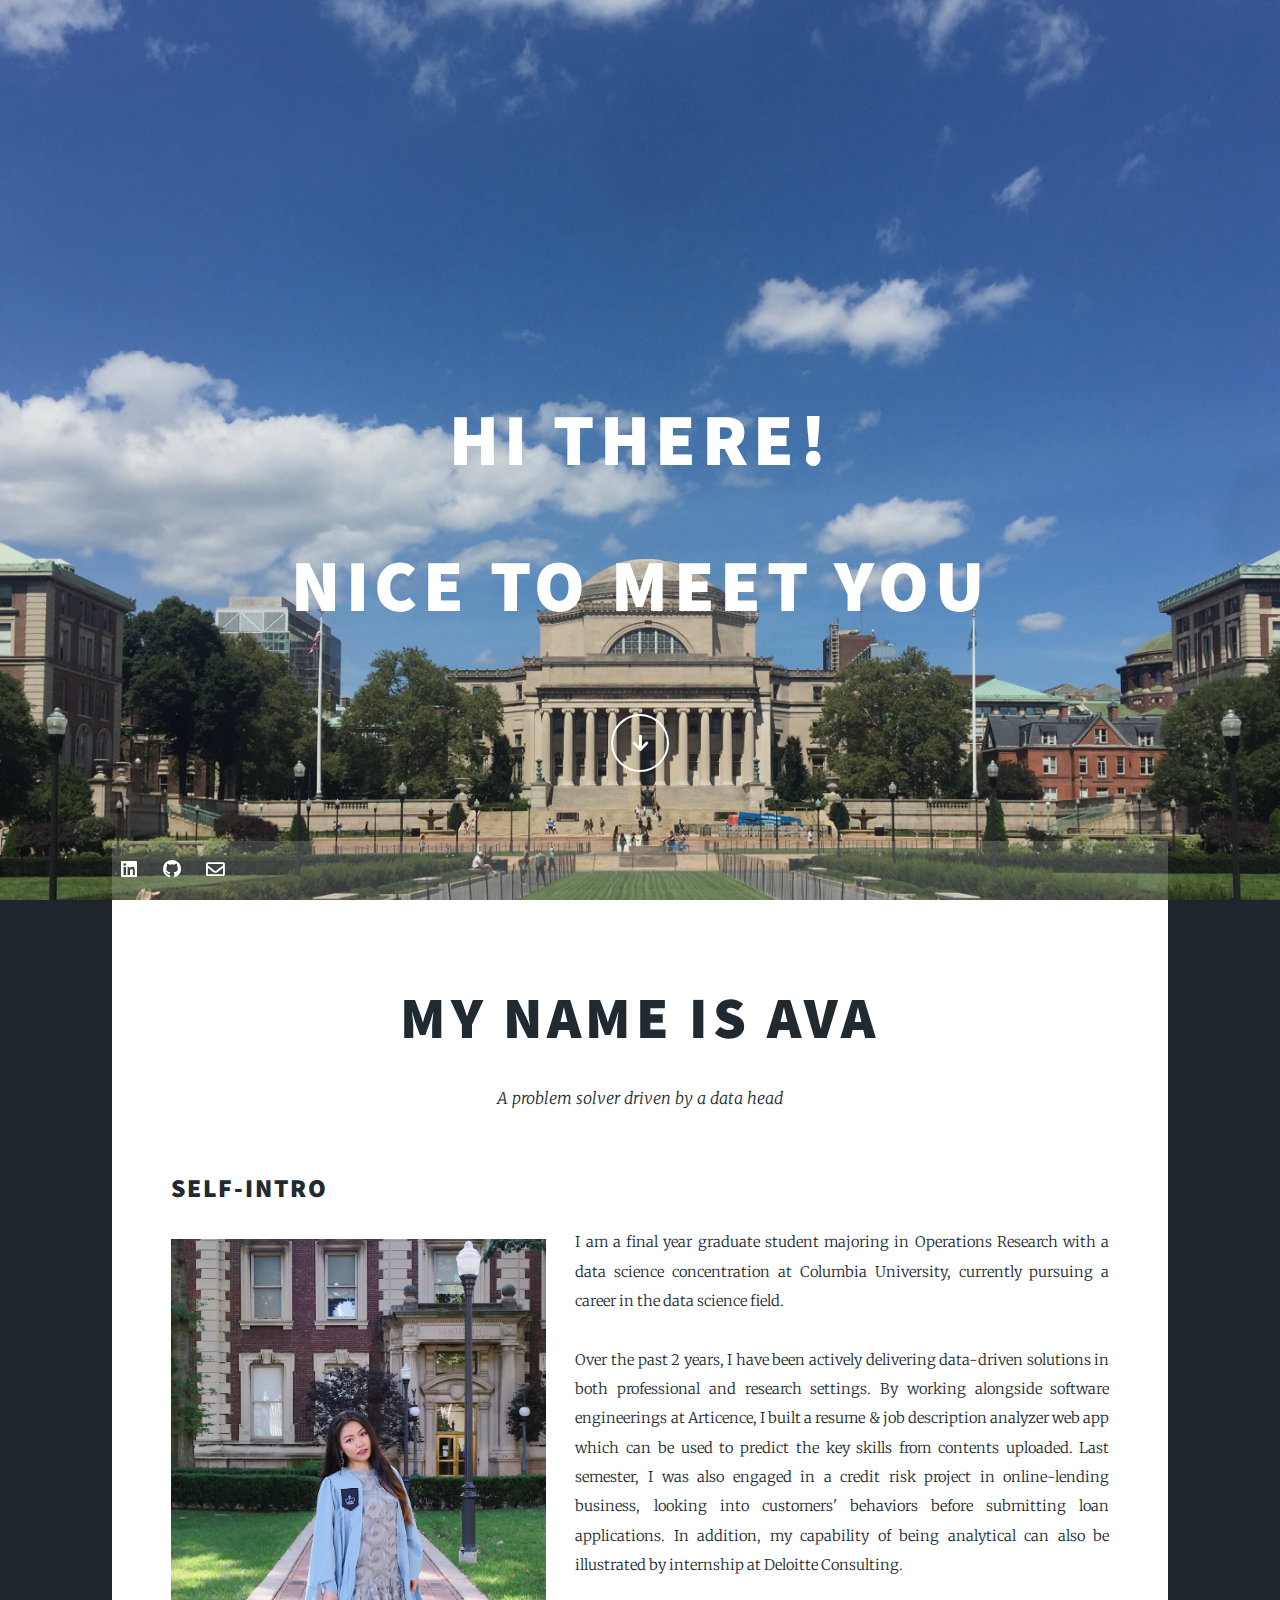
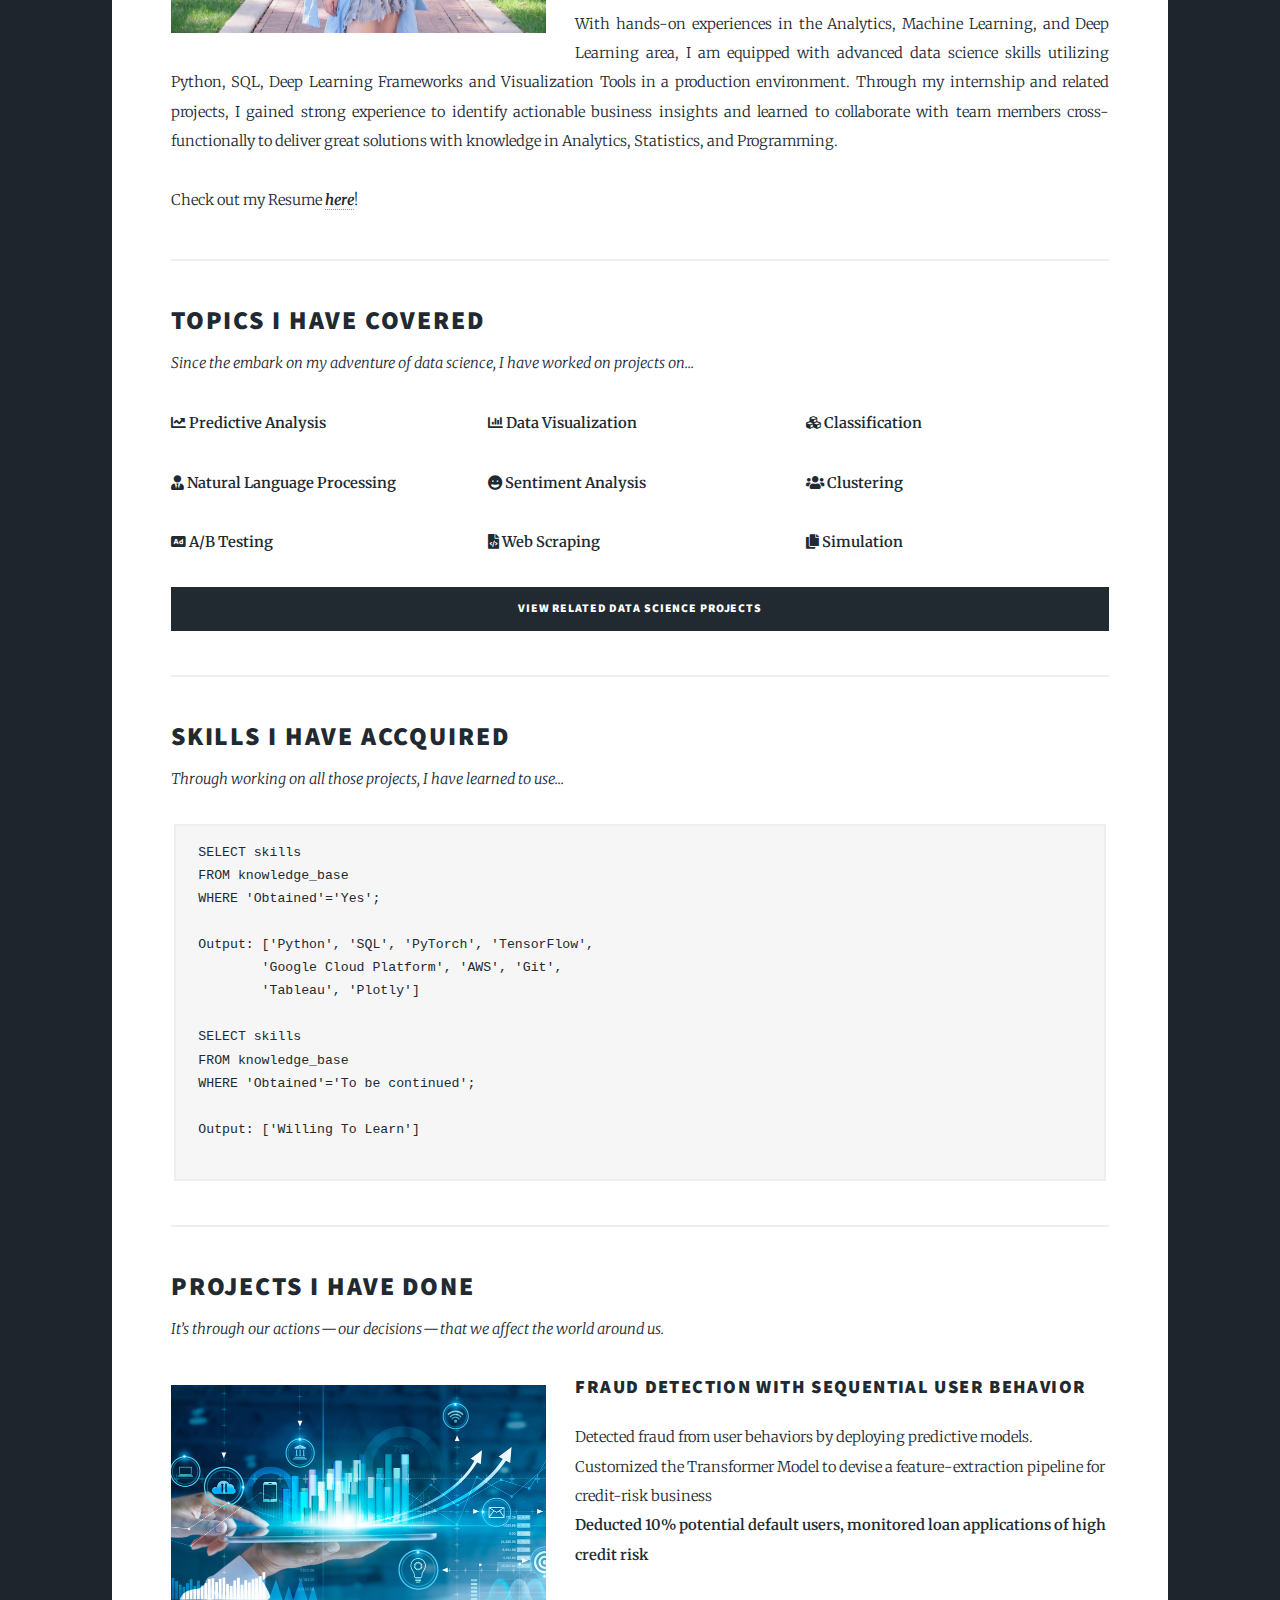
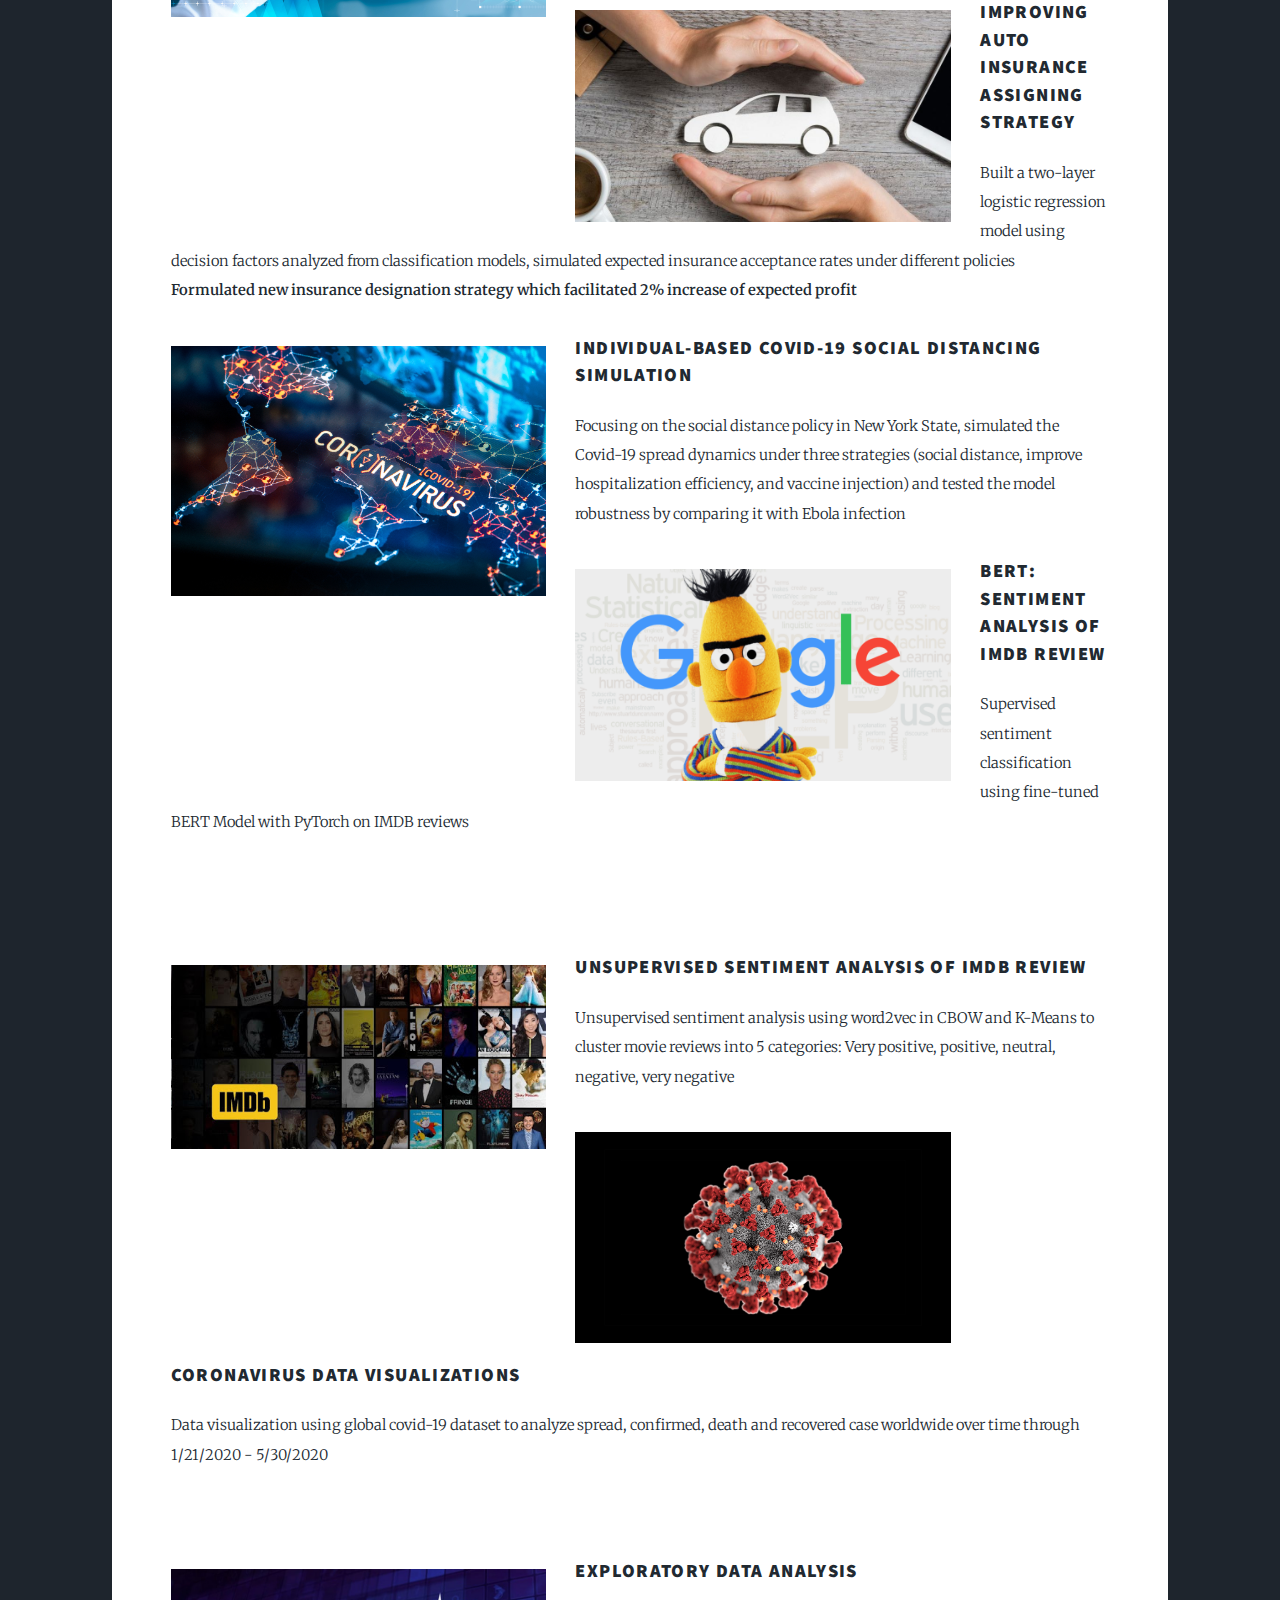
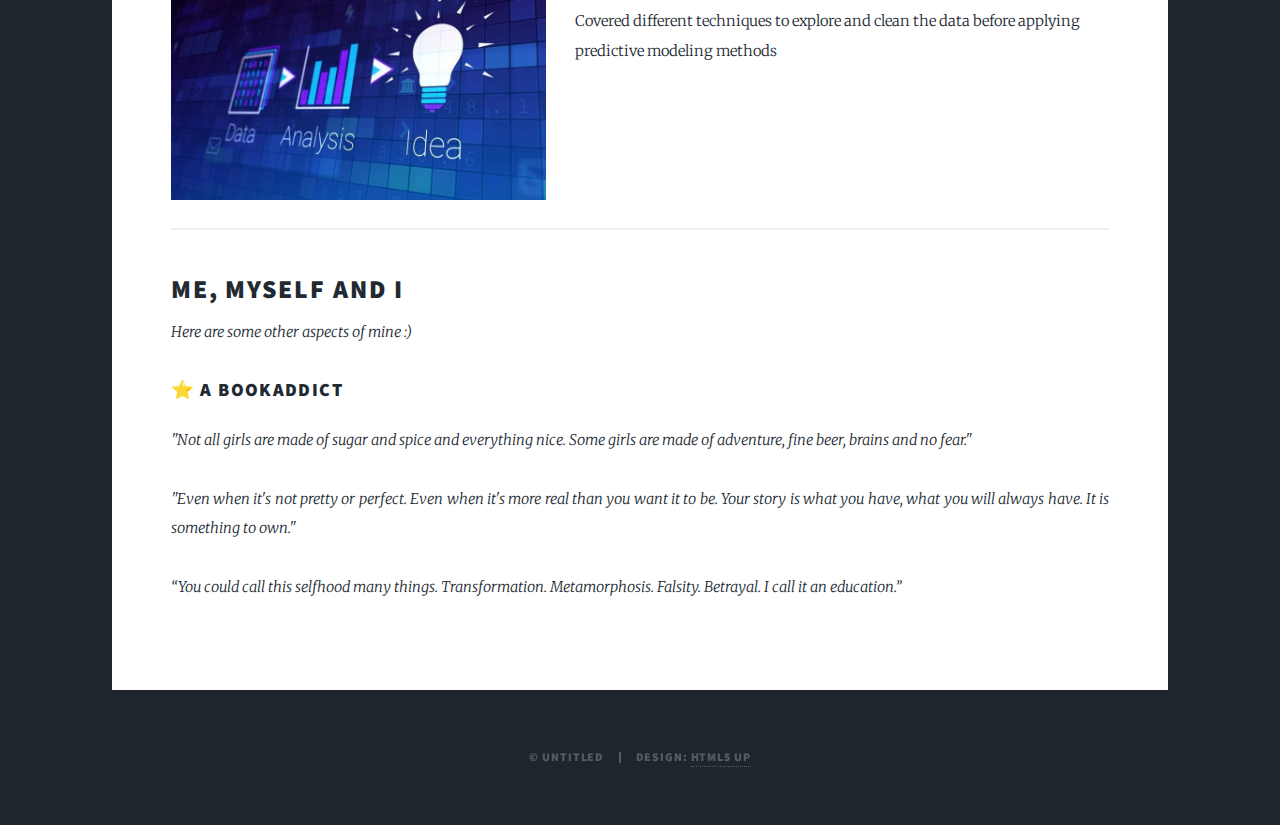
==== commit efa6e0a2: "update" ====
--- a/index.html
+++ b/index.html
@@ -53,7 +53,7 @@
 
 									<!-- Text stuff -->
 										<h2>Self-Intro</h2>
-										<p><span class="image left"><img src="images/aboutme1.jpeg" alt="" /></span>I am a final year graduate student majoring in Operations Research with a data science concentration at Columbia University, currently pursuing a career in the data science field.</p><p>Over the past 2 years, I have been actively delivering data-driven solutions in both professional and research settings. By working alongside software engineerings at Articence, I built a resume & job description analyzer web app which can be used to predict the key skills from contents uploaded. Last semester, I was also engaged in a credit risk project in online-lending business, looking into customers' behaviors before submitting loan applications. In addition, my capability of being analytical can also be illustrated by internship at Deloitte Consulting.</p><p>I use the cutting-edge data science techniques to turn vast quantities of data into actionable business implications.</p><p>Check out my Resume <b><em><a href="files/resume.pdf" target="_blank">here</a></em></b>!</p>
+										<p><span class="image left"><img src="images/aboutme1.jpeg" alt="" /></span>I am a final year graduate student majoring in Operations Research with a data science concentration at Columbia University, currently pursuing a career in the data science field.</p><p>Over the past 2 years, I have been actively delivering data-driven solutions in both professional and research settings. By working alongside software engineerings at Articence, I built a resume & job description analyzer web app which can be used to predict the key skills from contents uploaded. Last semester, I was also engaged in a credit risk project in online-lending business, looking into customers' behaviors before submitting loan applications. In addition, my capability of being analytical can also be illustrated by internship at Deloitte Consulting.</p><p>With hands-on experiences in the Analytics, Machine Learning, and Deep Learning area, I am equipped with advanced data science skills utilizing Python, SQL, Deep Learning Frameworks and Visualization Tools in a production environment. Through my internship and related projects, I gained strong experience to identify actionable business insights and learned to collaborate with team members cross-functionally to deliver great solutions with knowledge in Analytics, Statistics, and Programming.</p><p>Check out my Resume <b><em><a href="files/resume.pdf" target="_blank">here</a></em></b>!</p>
 										<hr />
 										<header>
 											<h2>Topics I Have Covered</h2>
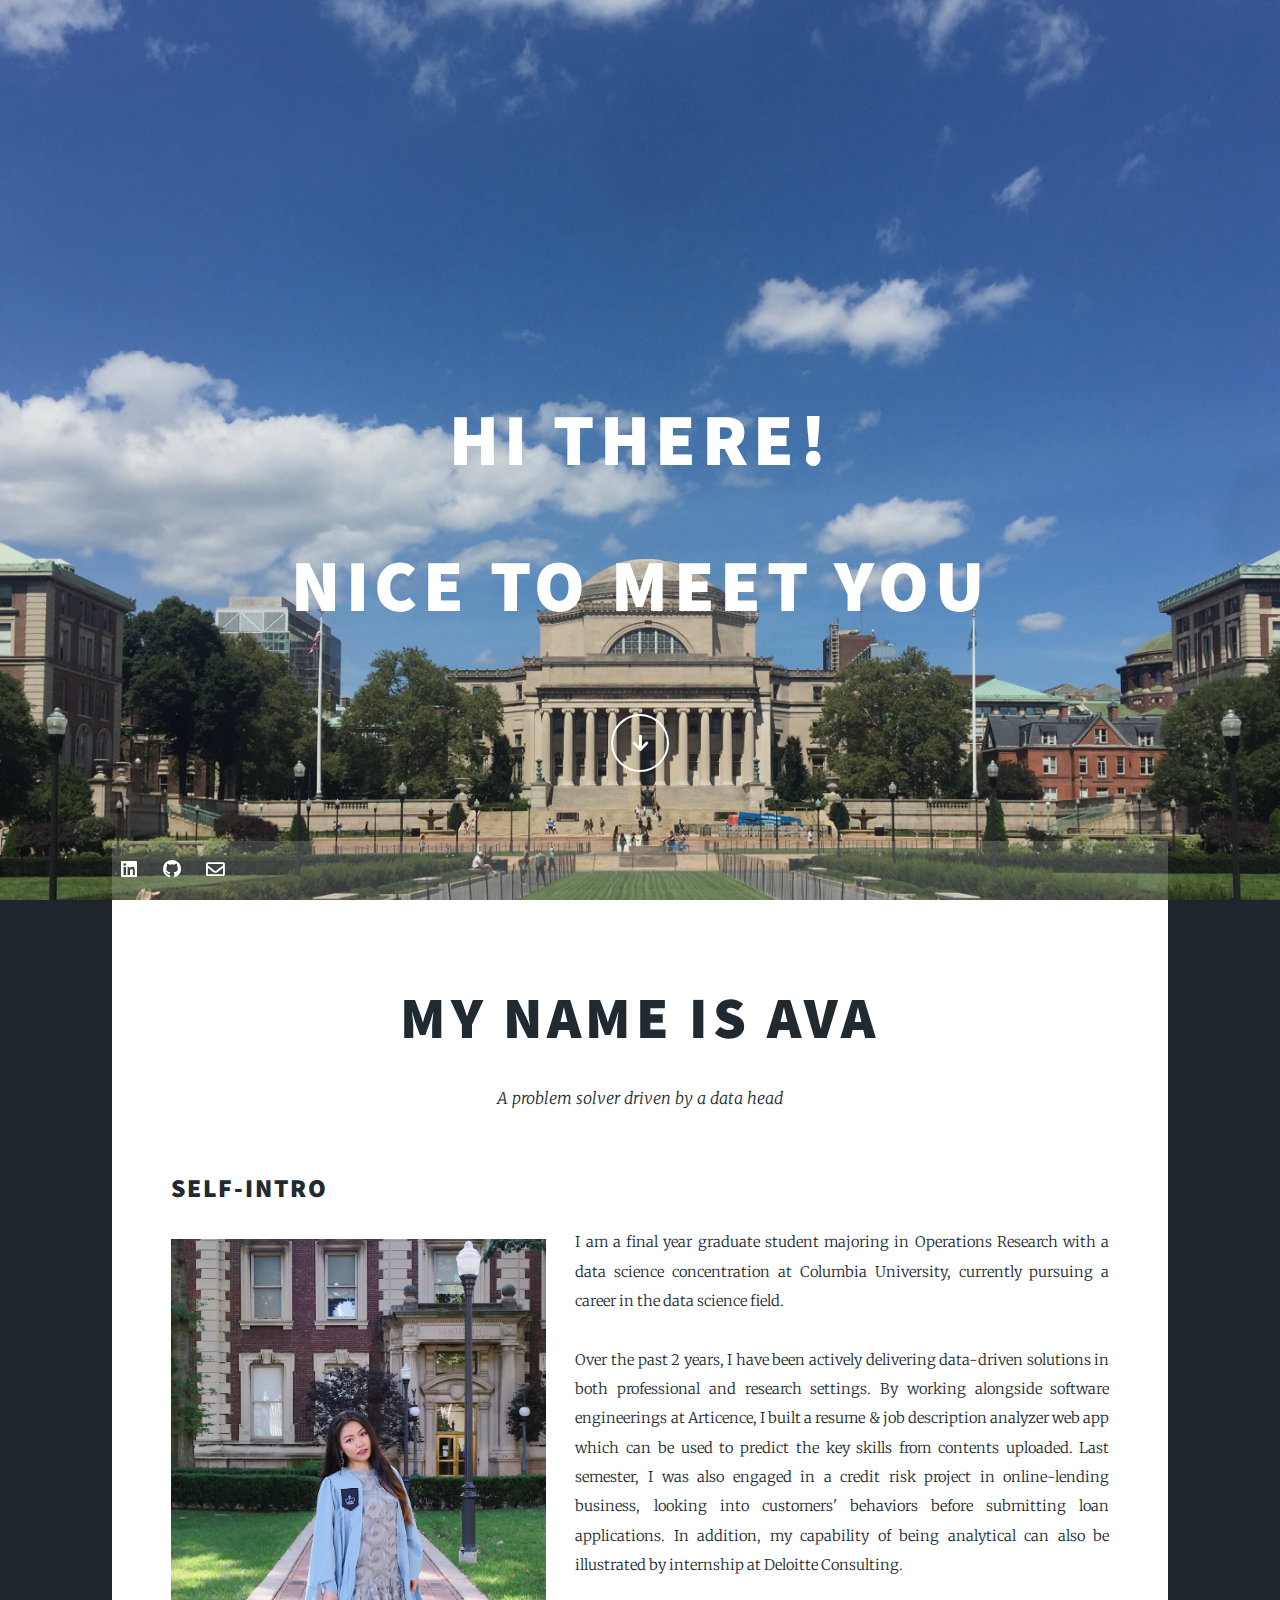
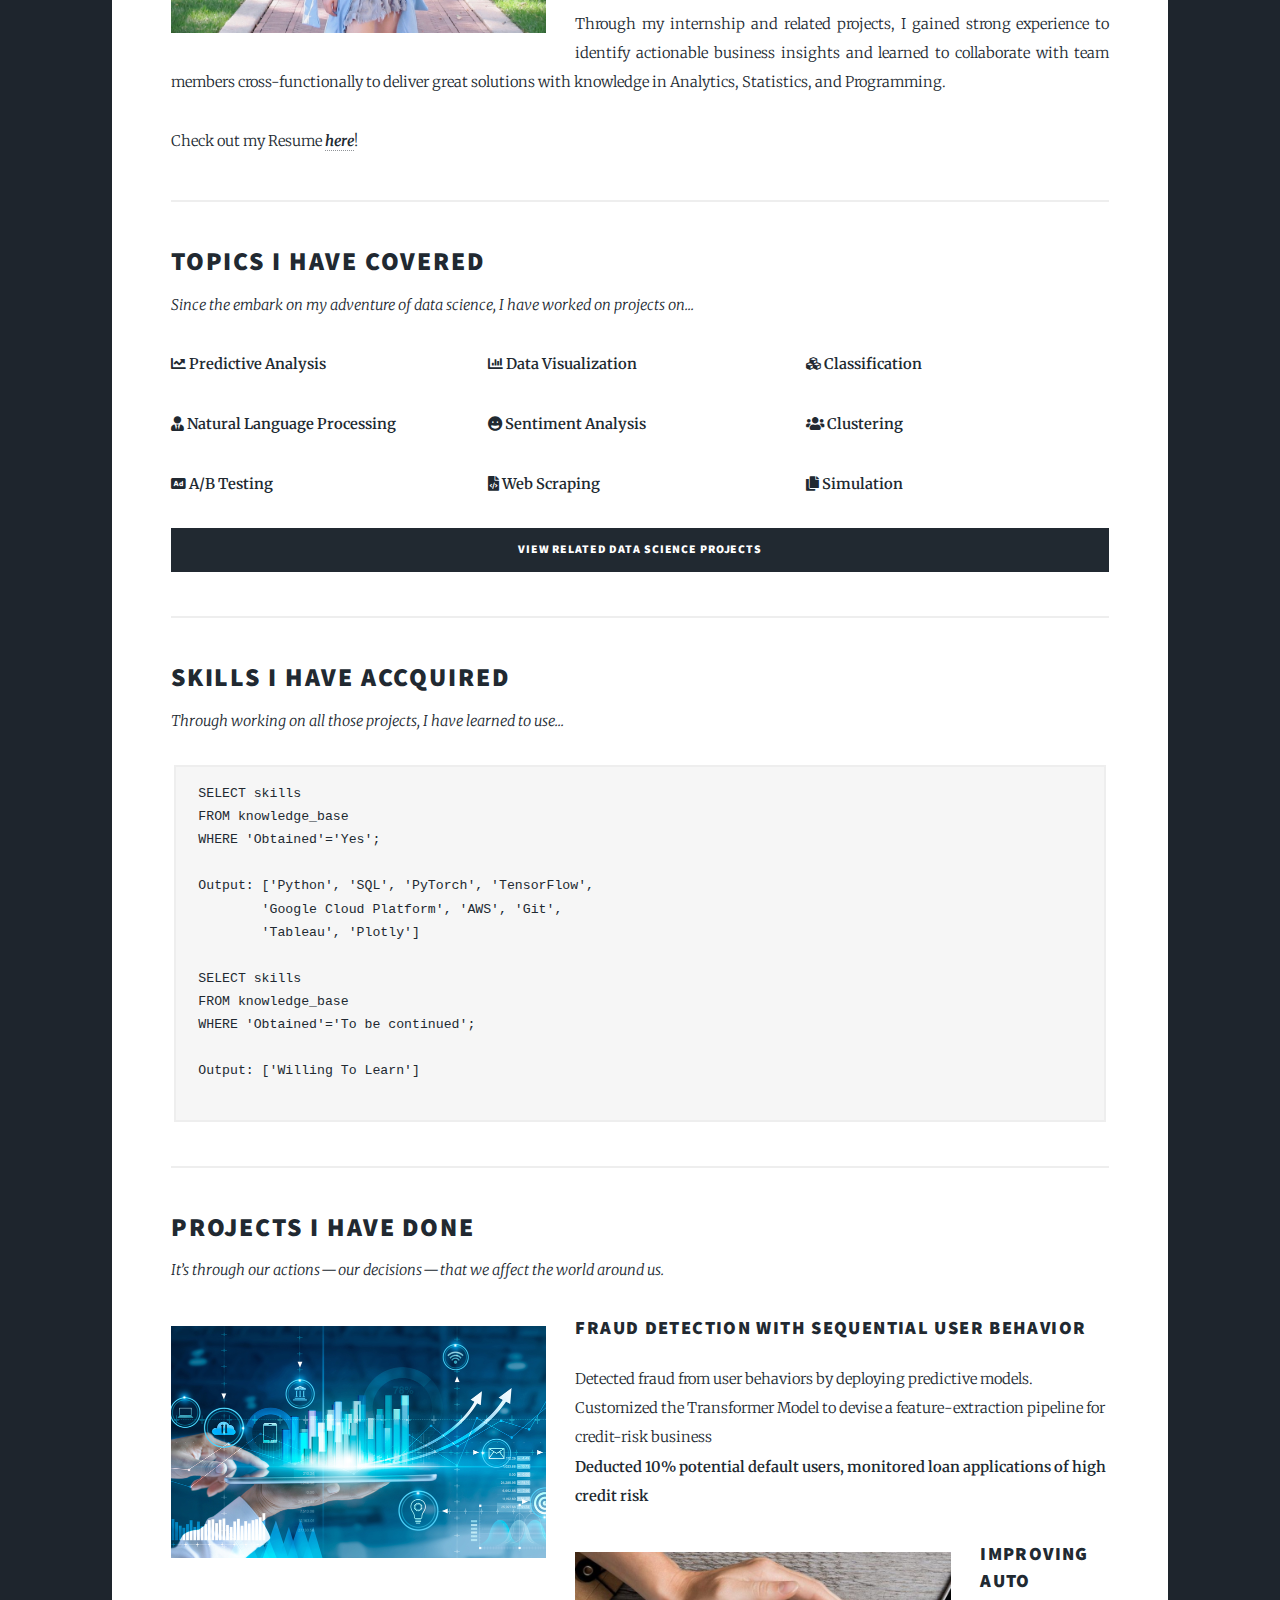
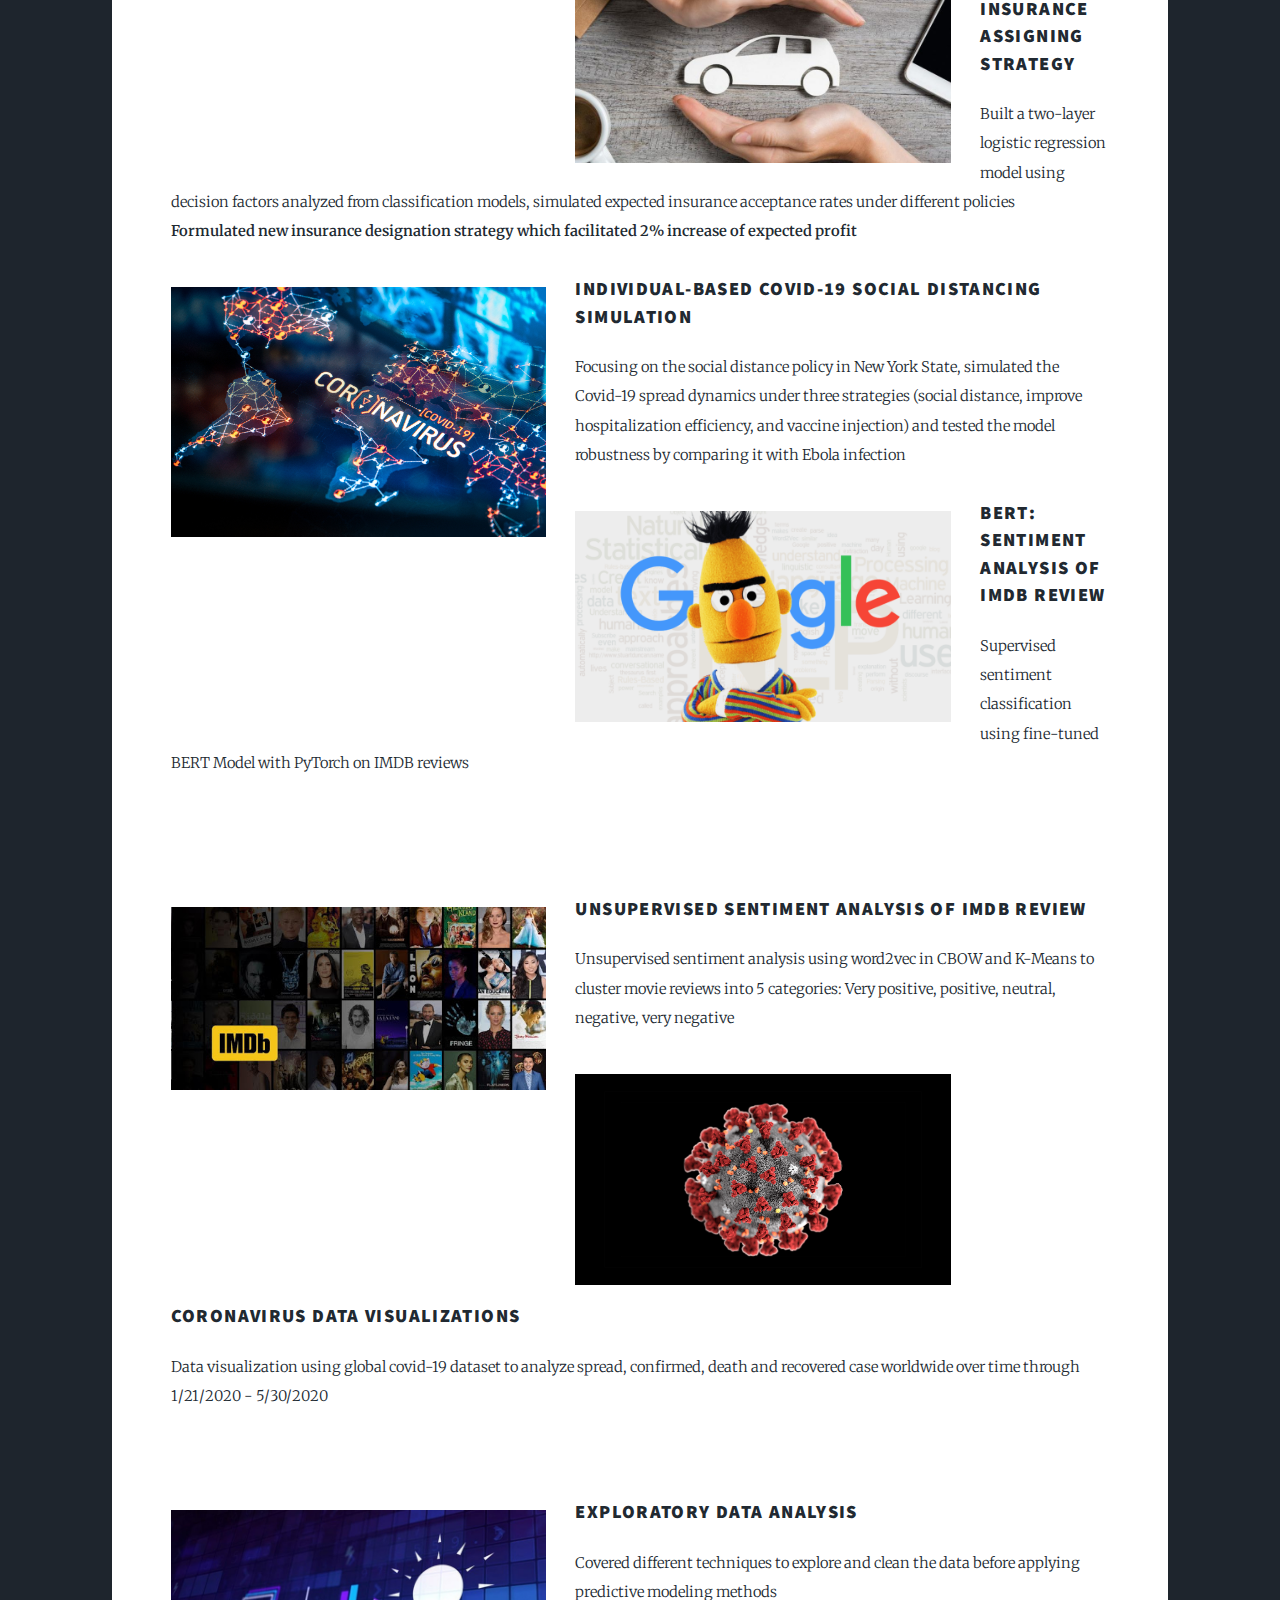
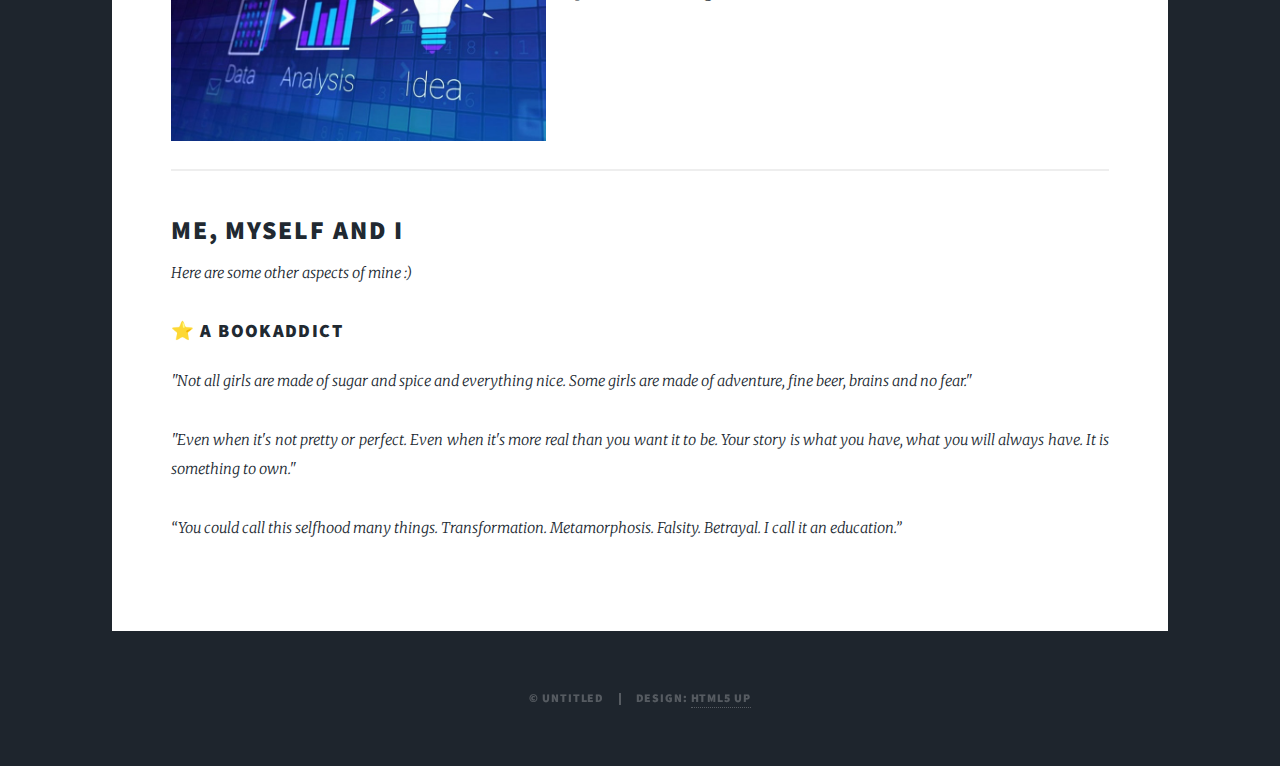
==== commit 07757a11: "update" ====
--- a/index.html
+++ b/index.html
@@ -53,7 +53,7 @@
 
 									<!-- Text stuff -->
 										<h2>Self-Intro</h2>
-										<p><span class="image left"><img src="images/aboutme1.jpeg" alt="" /></span>I am a final year graduate student majoring in Operations Research with a data science concentration at Columbia University, currently pursuing a career in the data science field.</p><p>Over the past 2 years, I have been actively delivering data-driven solutions in both professional and research settings. By working alongside software engineerings at Articence, I built a resume & job description analyzer web app which can be used to predict the key skills from contents uploaded. Last semester, I was also engaged in a credit risk project in online-lending business, looking into customers' behaviors before submitting loan applications. In addition, my capability of being analytical can also be illustrated by internship at Deloitte Consulting.</p><p>With hands-on experiences in the Analytics, Machine Learning, and Deep Learning area, I am equipped with advanced data science skills utilizing Python, SQL, Deep Learning Frameworks and Visualization Tools in a production environment. Through my internship and related projects, I gained strong experience to identify actionable business insights and learned to collaborate with team members cross-functionally to deliver great solutions with knowledge in Analytics, Statistics, and Programming.</p><p>Check out my Resume <b><em><a href="files/resume.pdf" target="_blank">here</a></em></b>!</p>
+										<p><span class="image left"><img src="images/aboutme1.jpeg" alt="" /></span>I am a final year graduate student majoring in Operations Research with a data science concentration at Columbia University, currently pursuing a career in the data science field.</p><p>Over the past 2 years, I have been actively delivering data-driven solutions in both professional and research settings. By working alongside software engineerings at Articence, I built a resume & job description analyzer web app which can be used to predict the key skills from contents uploaded. Last semester, I was also engaged in a credit risk project in online-lending business, looking into customers' behaviors before submitting loan applications. In addition, my capability of being analytical can also be illustrated by internship at Deloitte Consulting.</p><p>Through my internship and related projects, I gained strong experience to identify actionable business insights and learned to collaborate with team members cross-functionally to deliver great solutions with knowledge in Analytics, Statistics, and Programming.</p><p>Check out my Resume <b><em><a href="files/resume.pdf" target="_blank">here</a></em></b>!</p>
 										<hr />
 										<header>
 											<h2>Topics I Have Covered</h2>
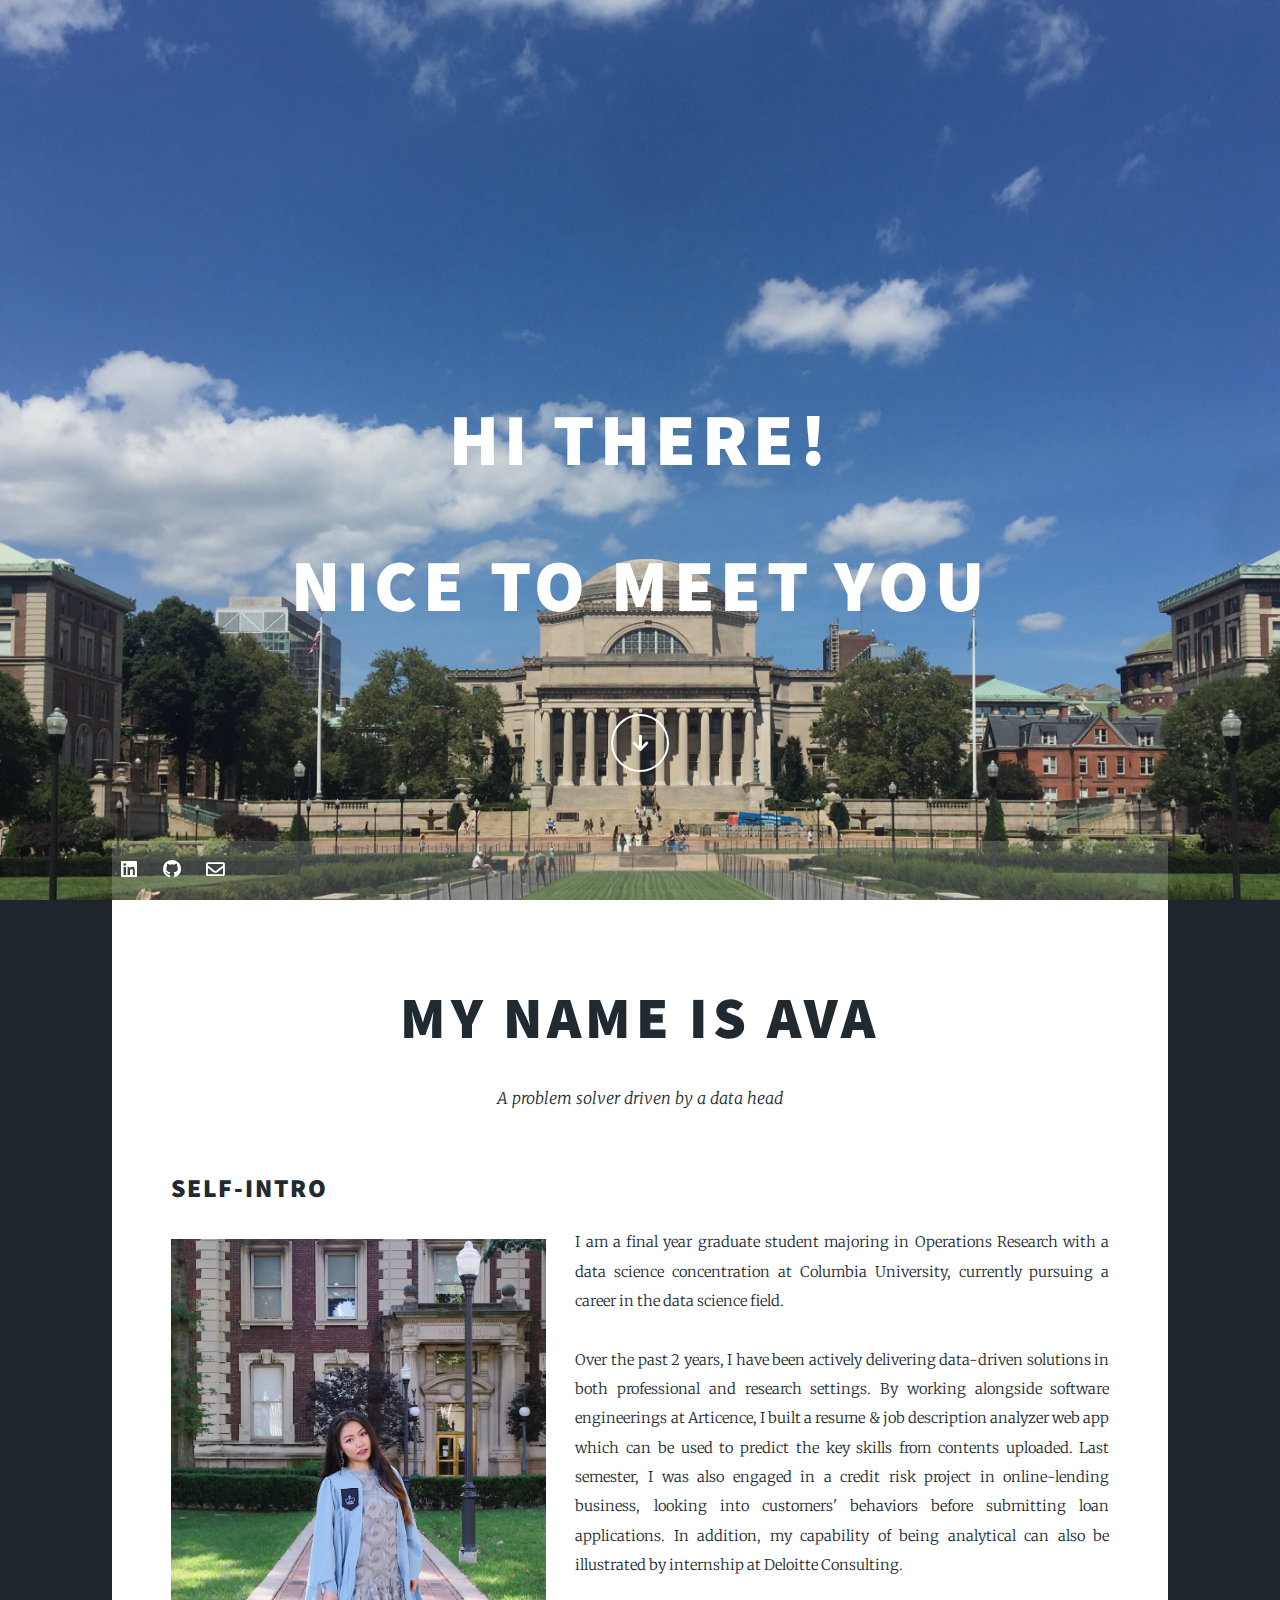
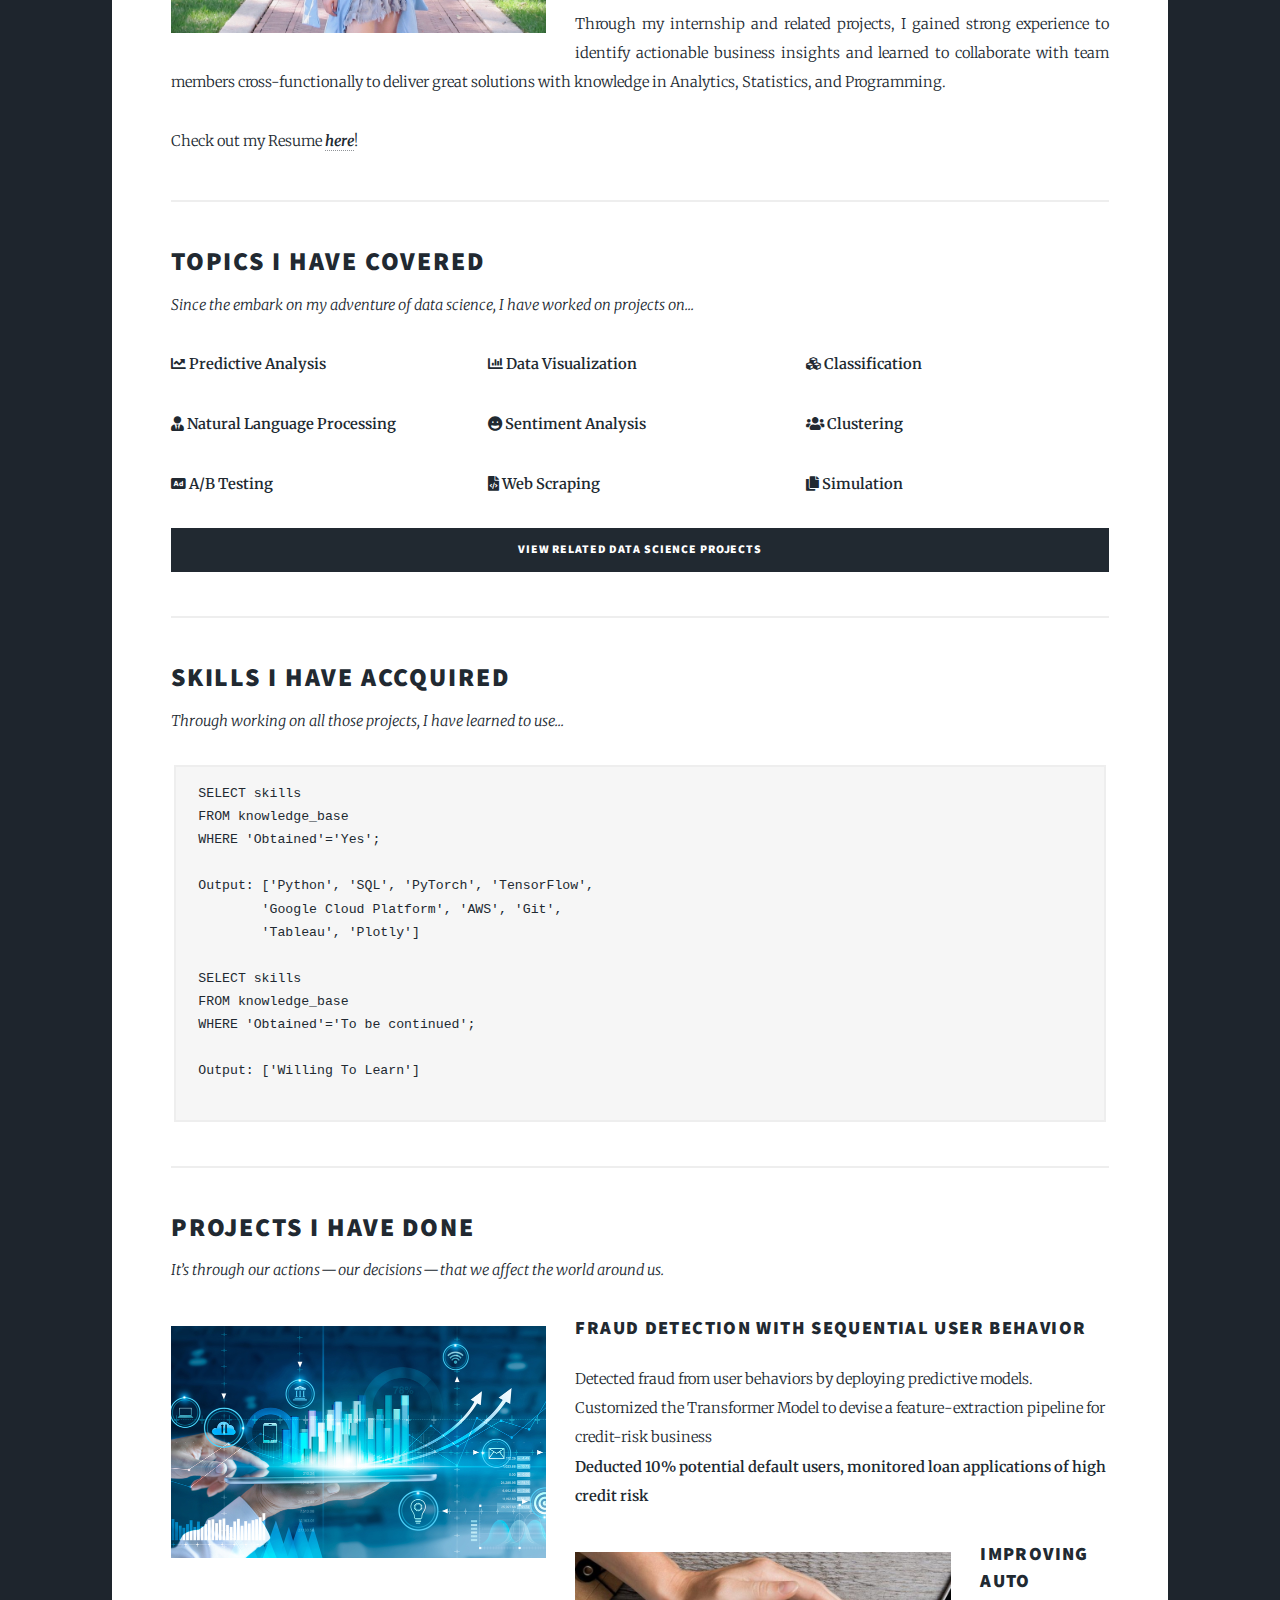
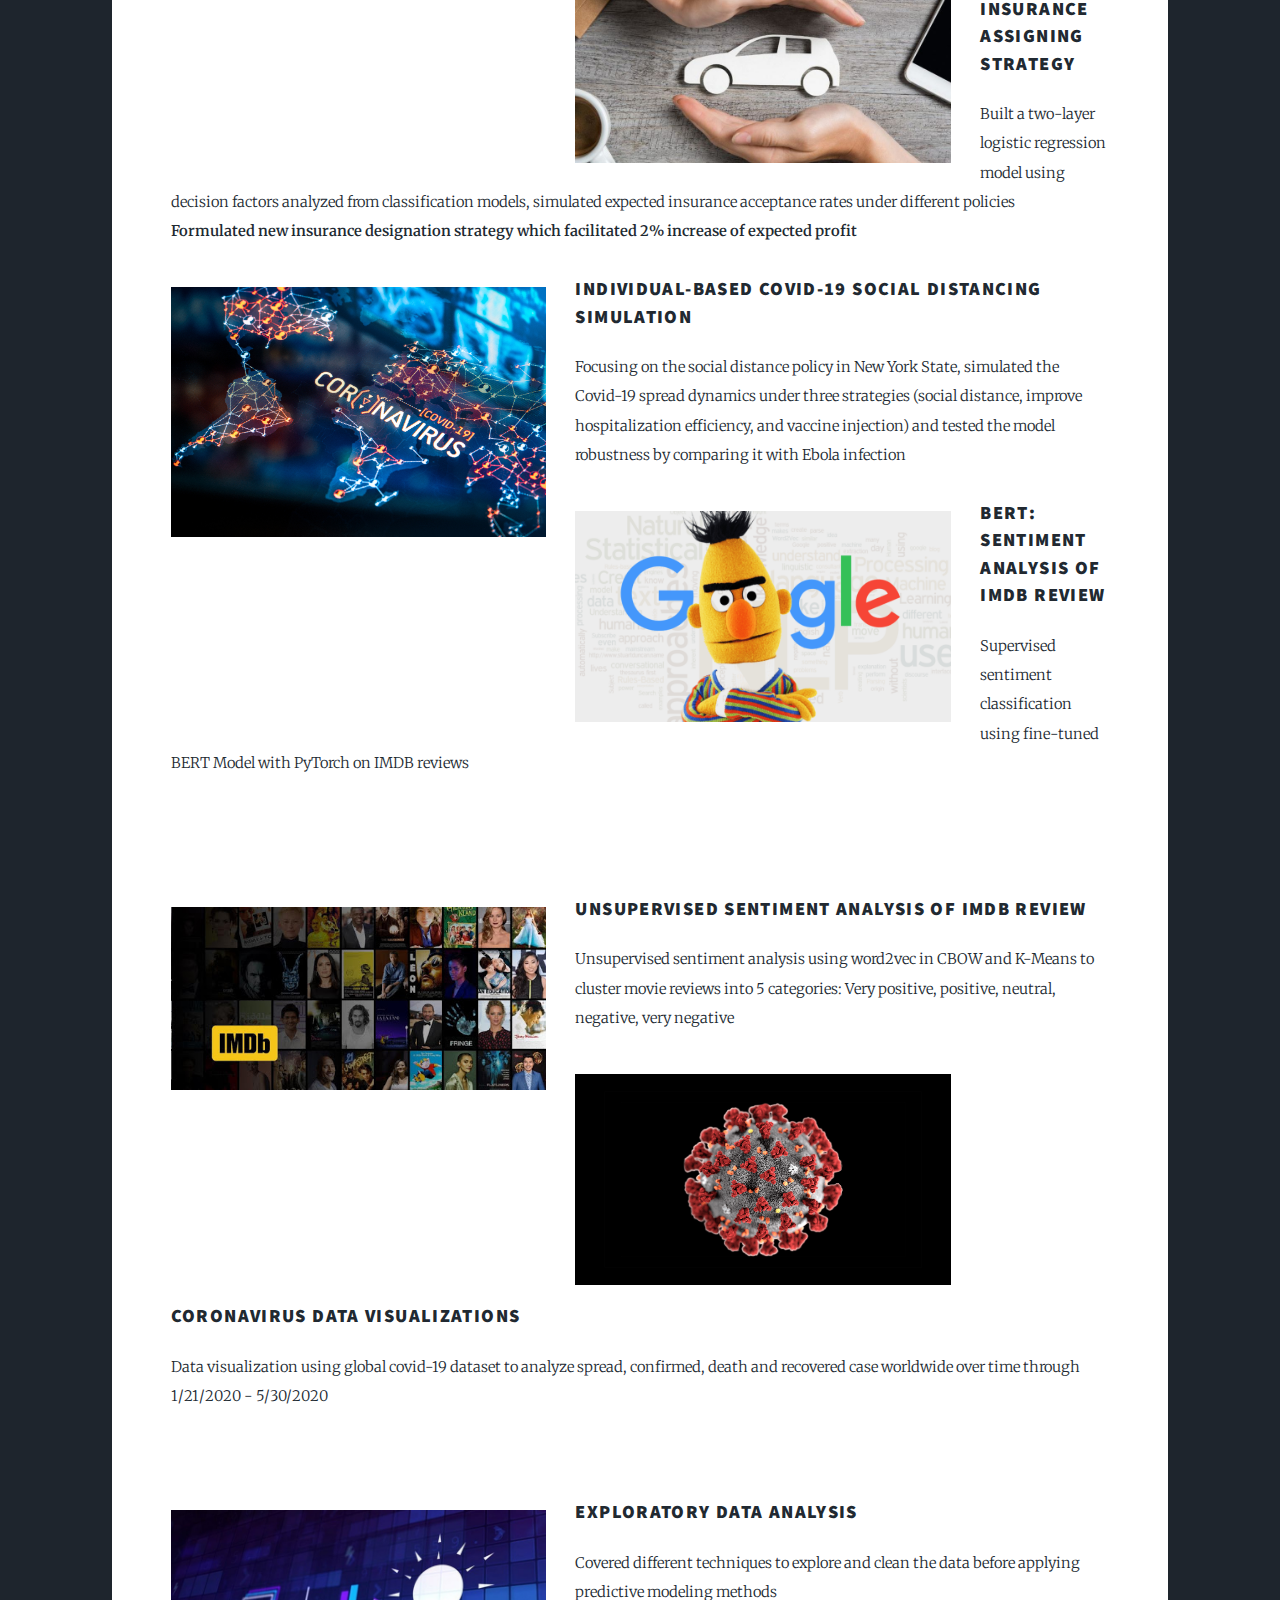
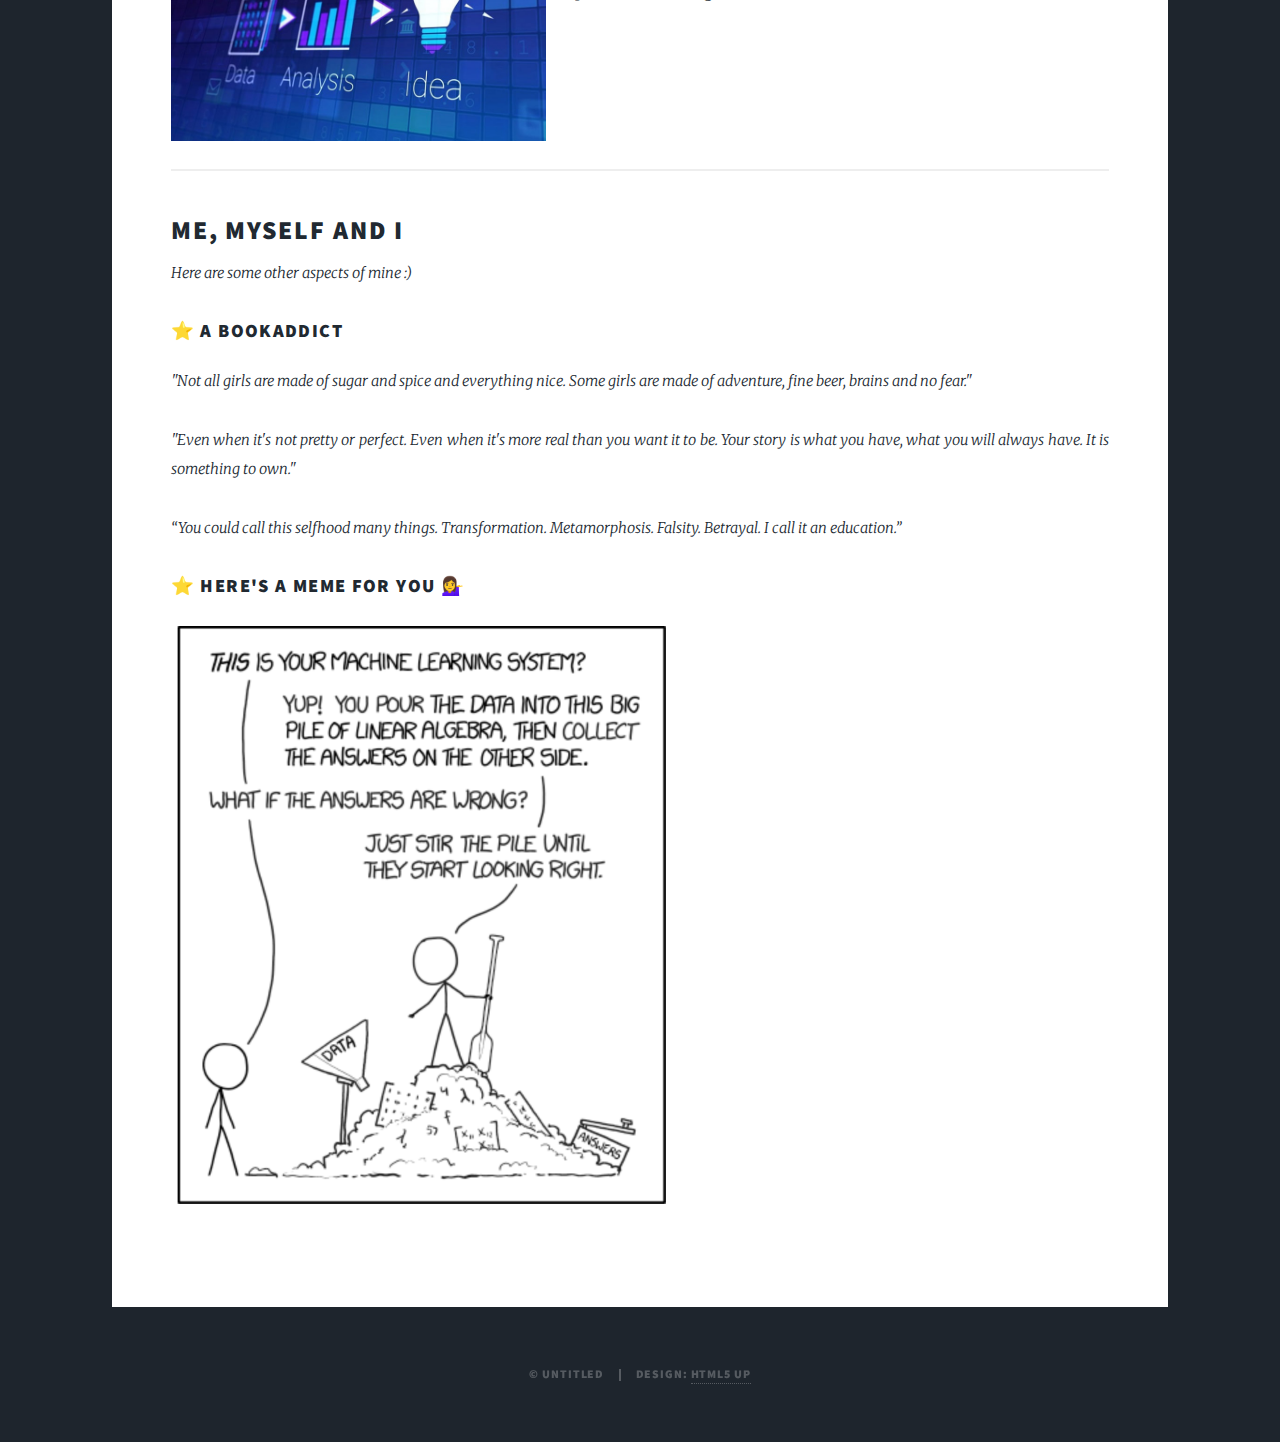
==== commit 9dc26770: "update" ====
--- a/index.html
+++ b/index.html
@@ -170,6 +170,9 @@
 										<p><em>"Not all girls are made of sugar and spice and everything nice. Some girls are made of adventure, fine beer, brains and no fear."</em></p>
 										<p><em>"Even when it's not pretty or perfect. Even when it's more real than you want it to be. Your story is what you have, what you will always have. It is something to own."</em></p>
 										<p><em>“You could call this selfhood many things. Transformation. Metamorphosis. Falsity. Betrayal. I call it an education.”</em></p>
+										<h3>⭐️ Here's A Meme For You 💁‍♀️</h3>
+										<p><img src="images/machinelearning.png" alt="" width="500"/></p>
+
 												
 										
 								</article>
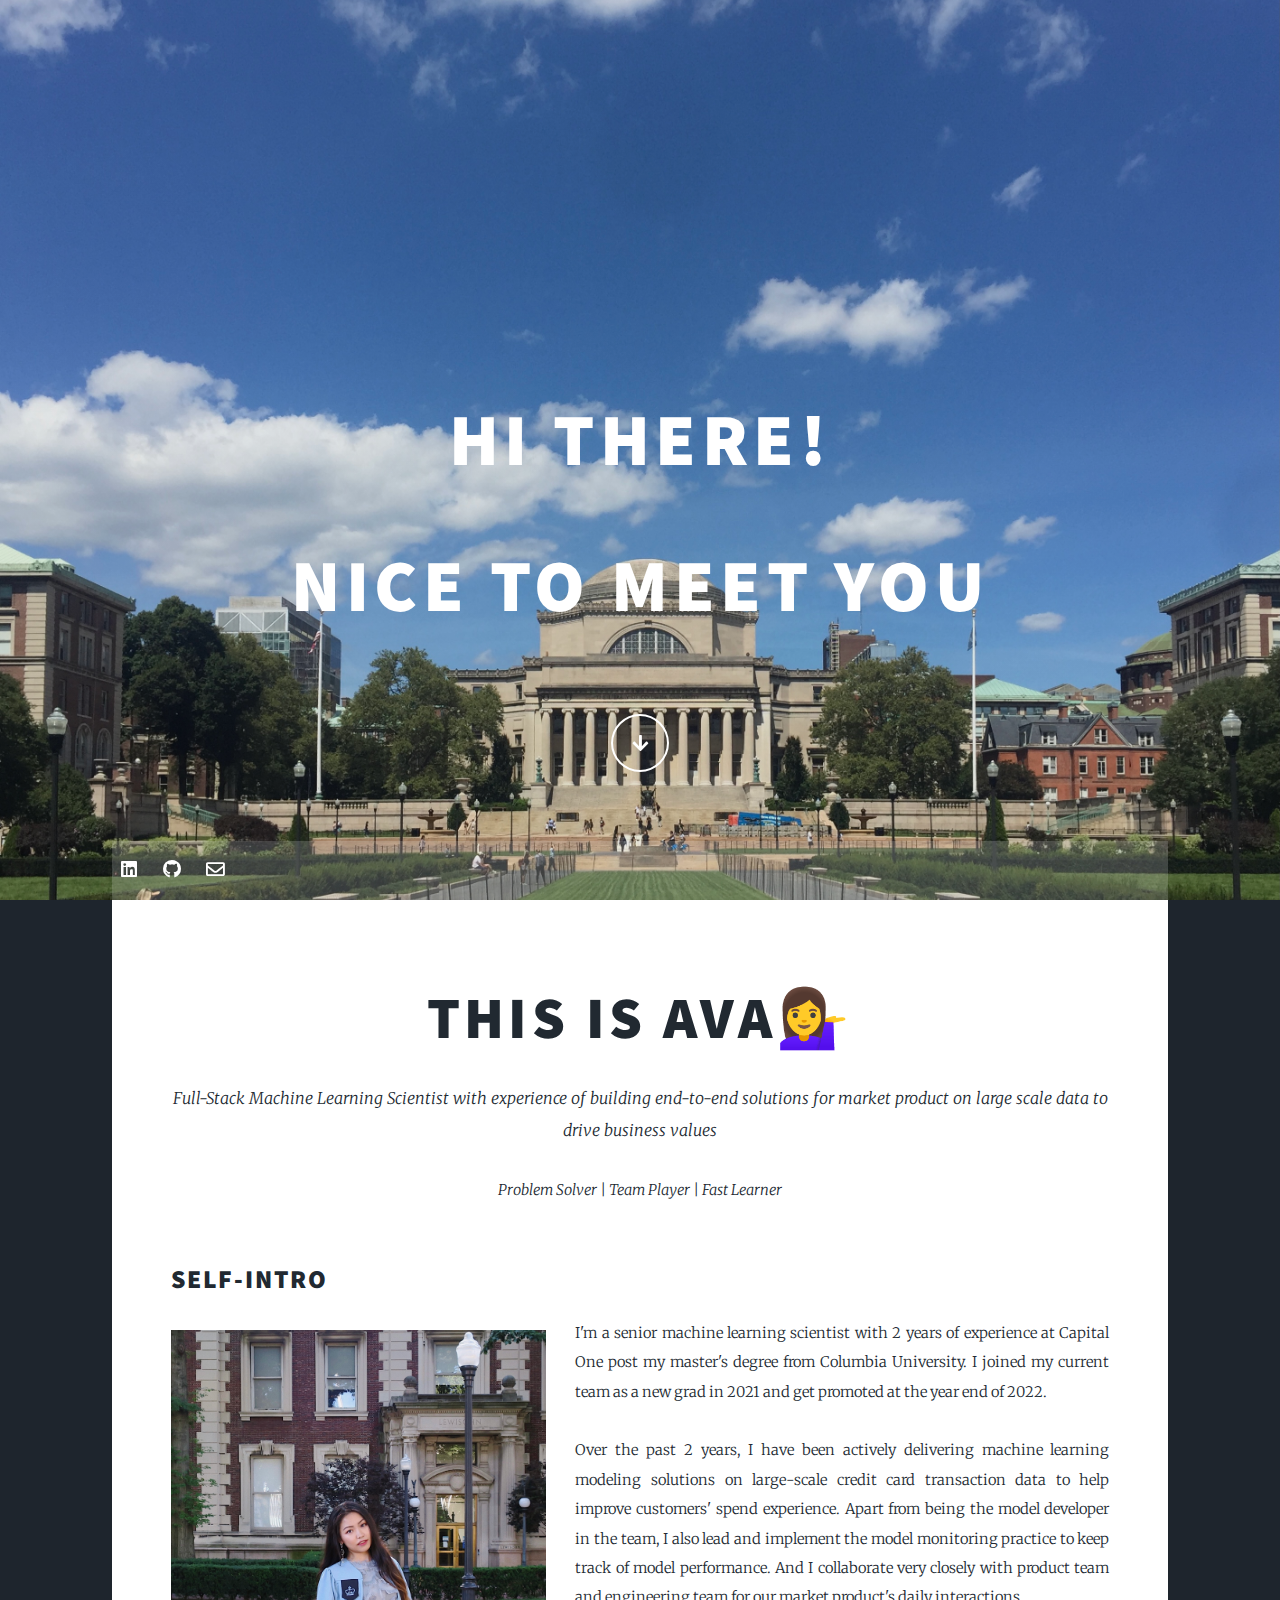
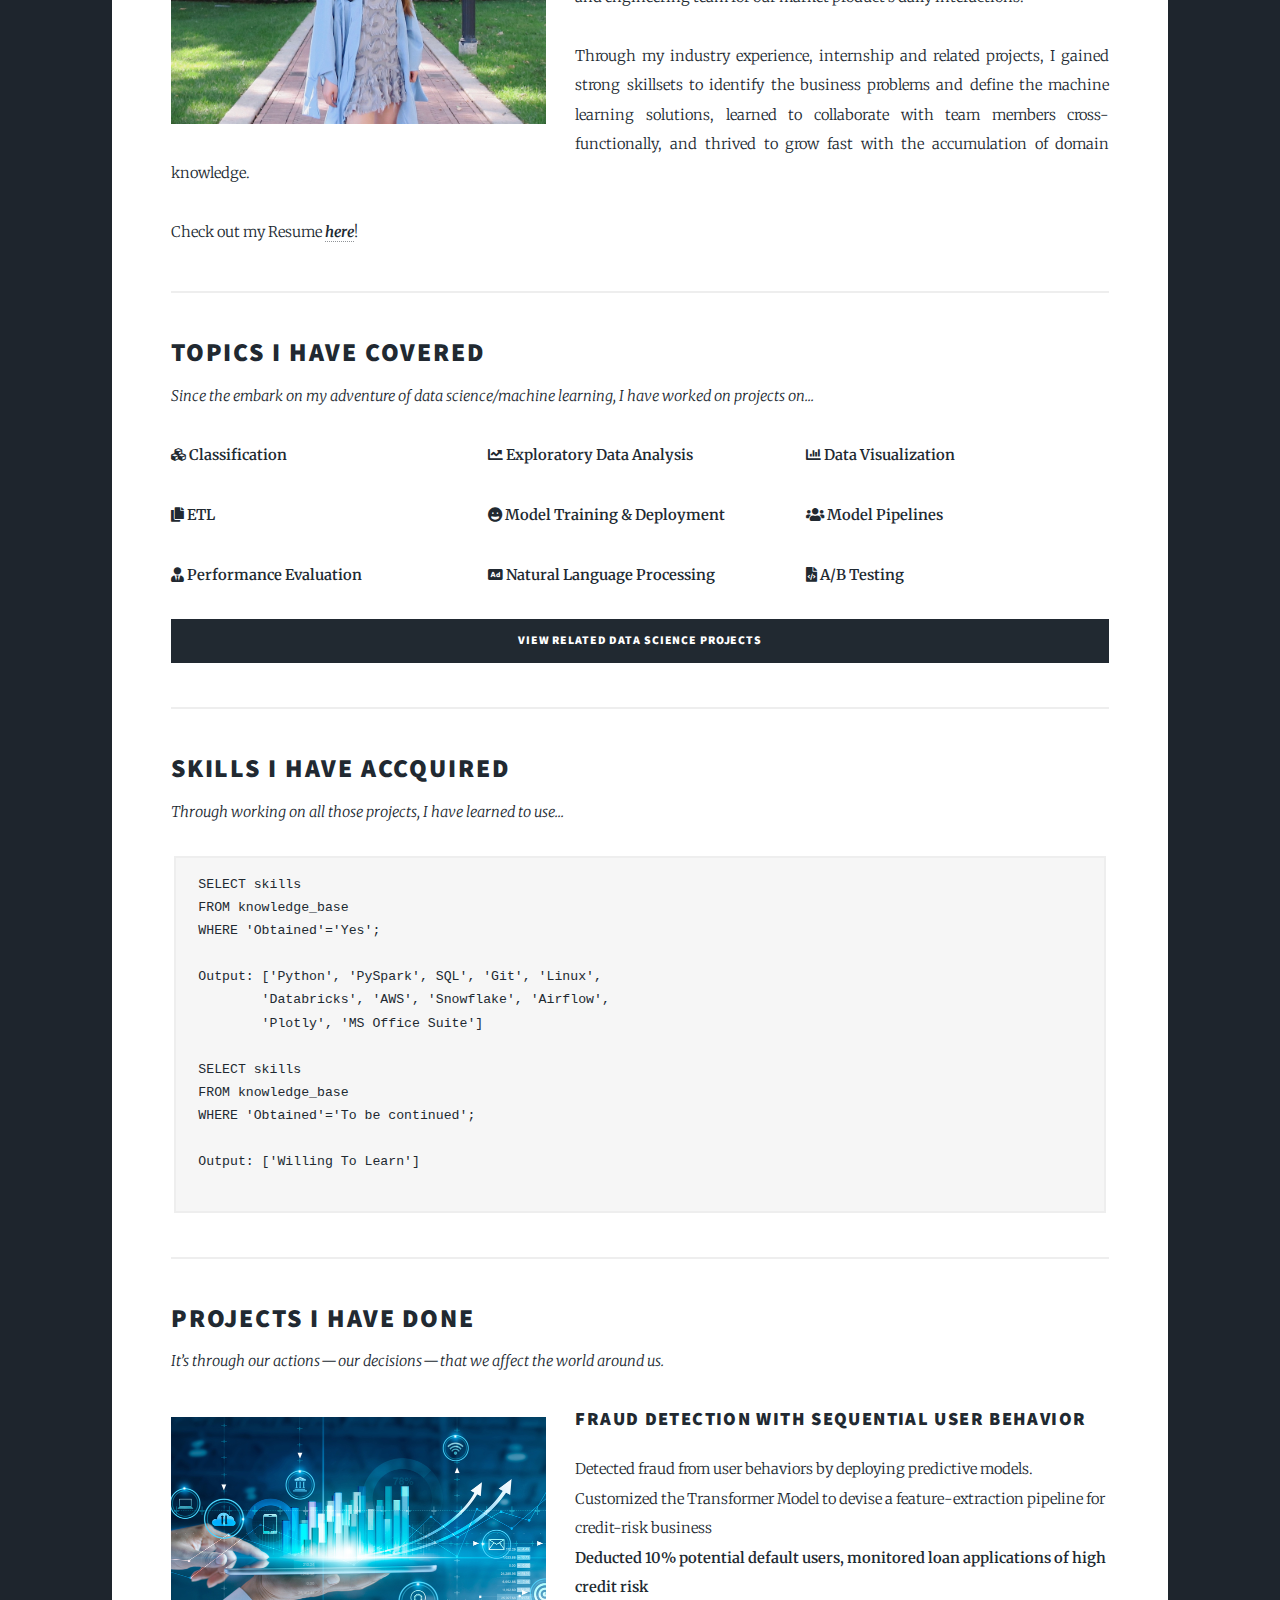
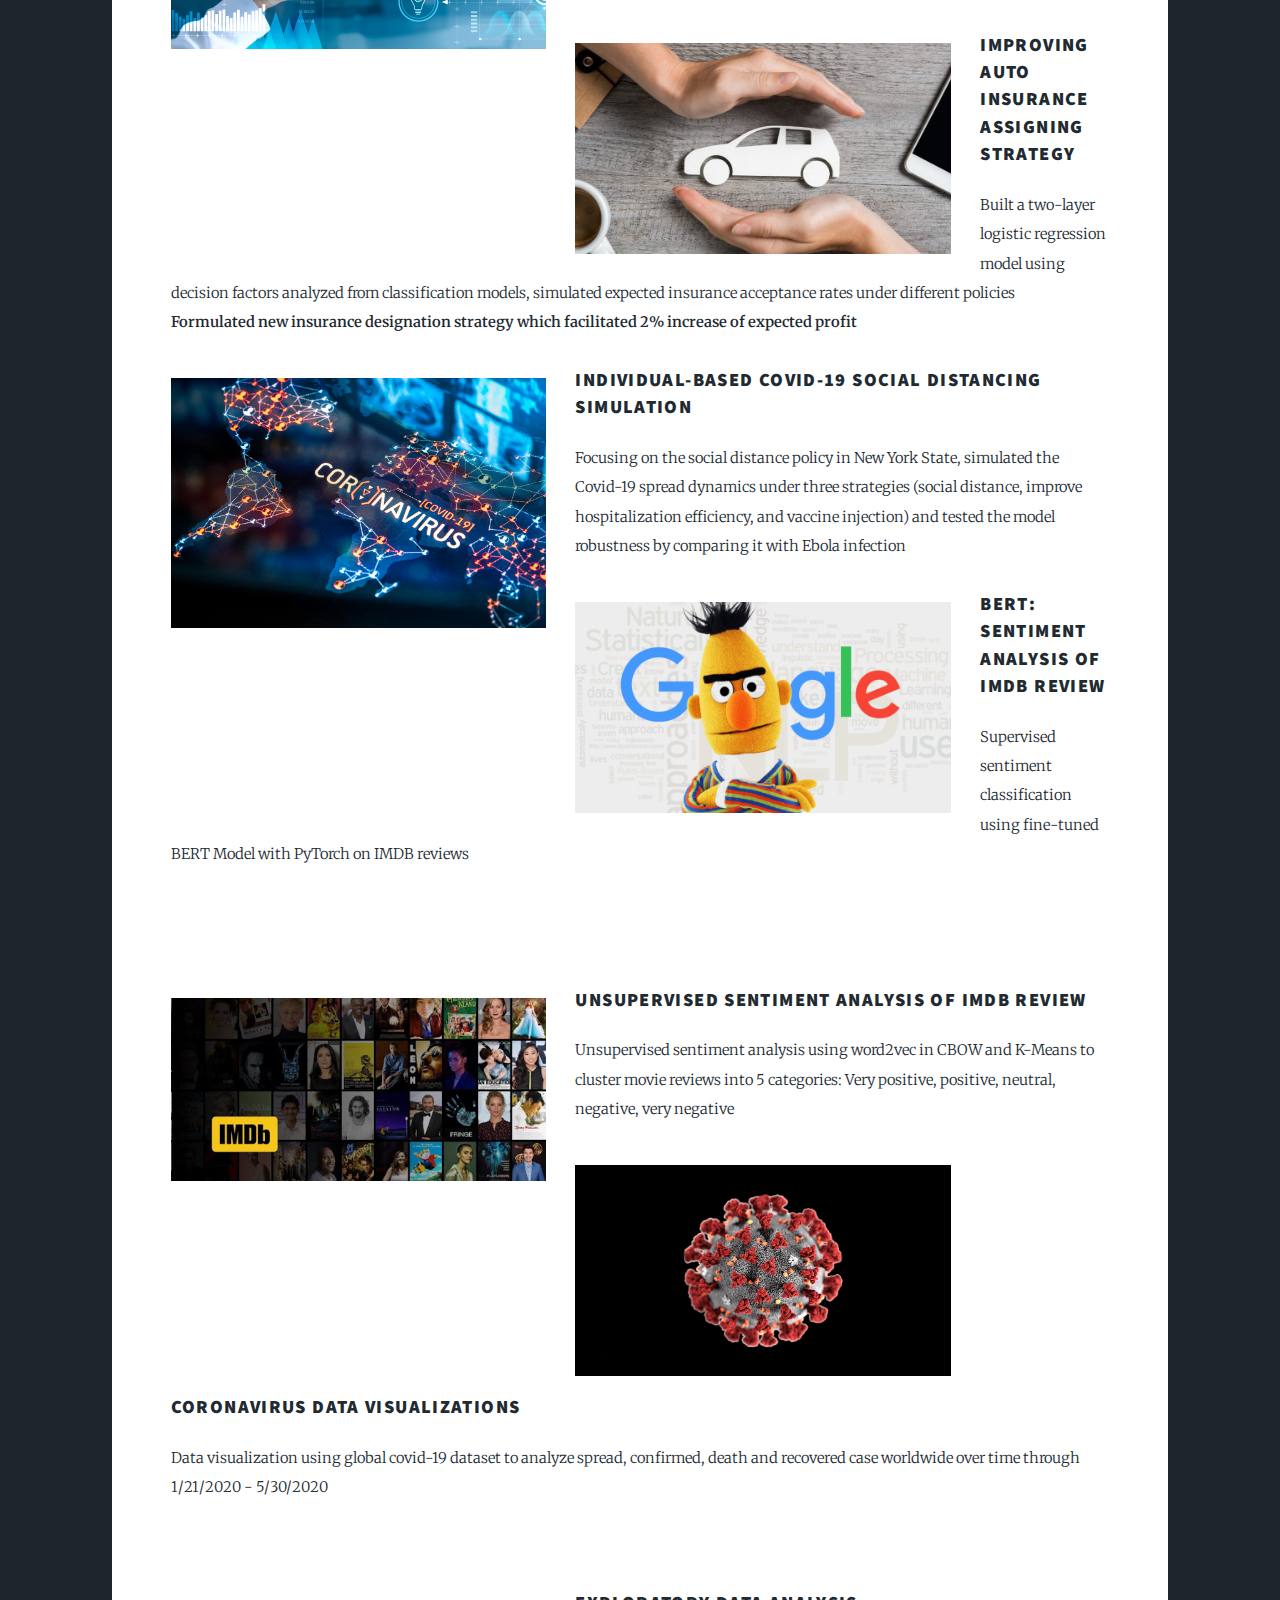
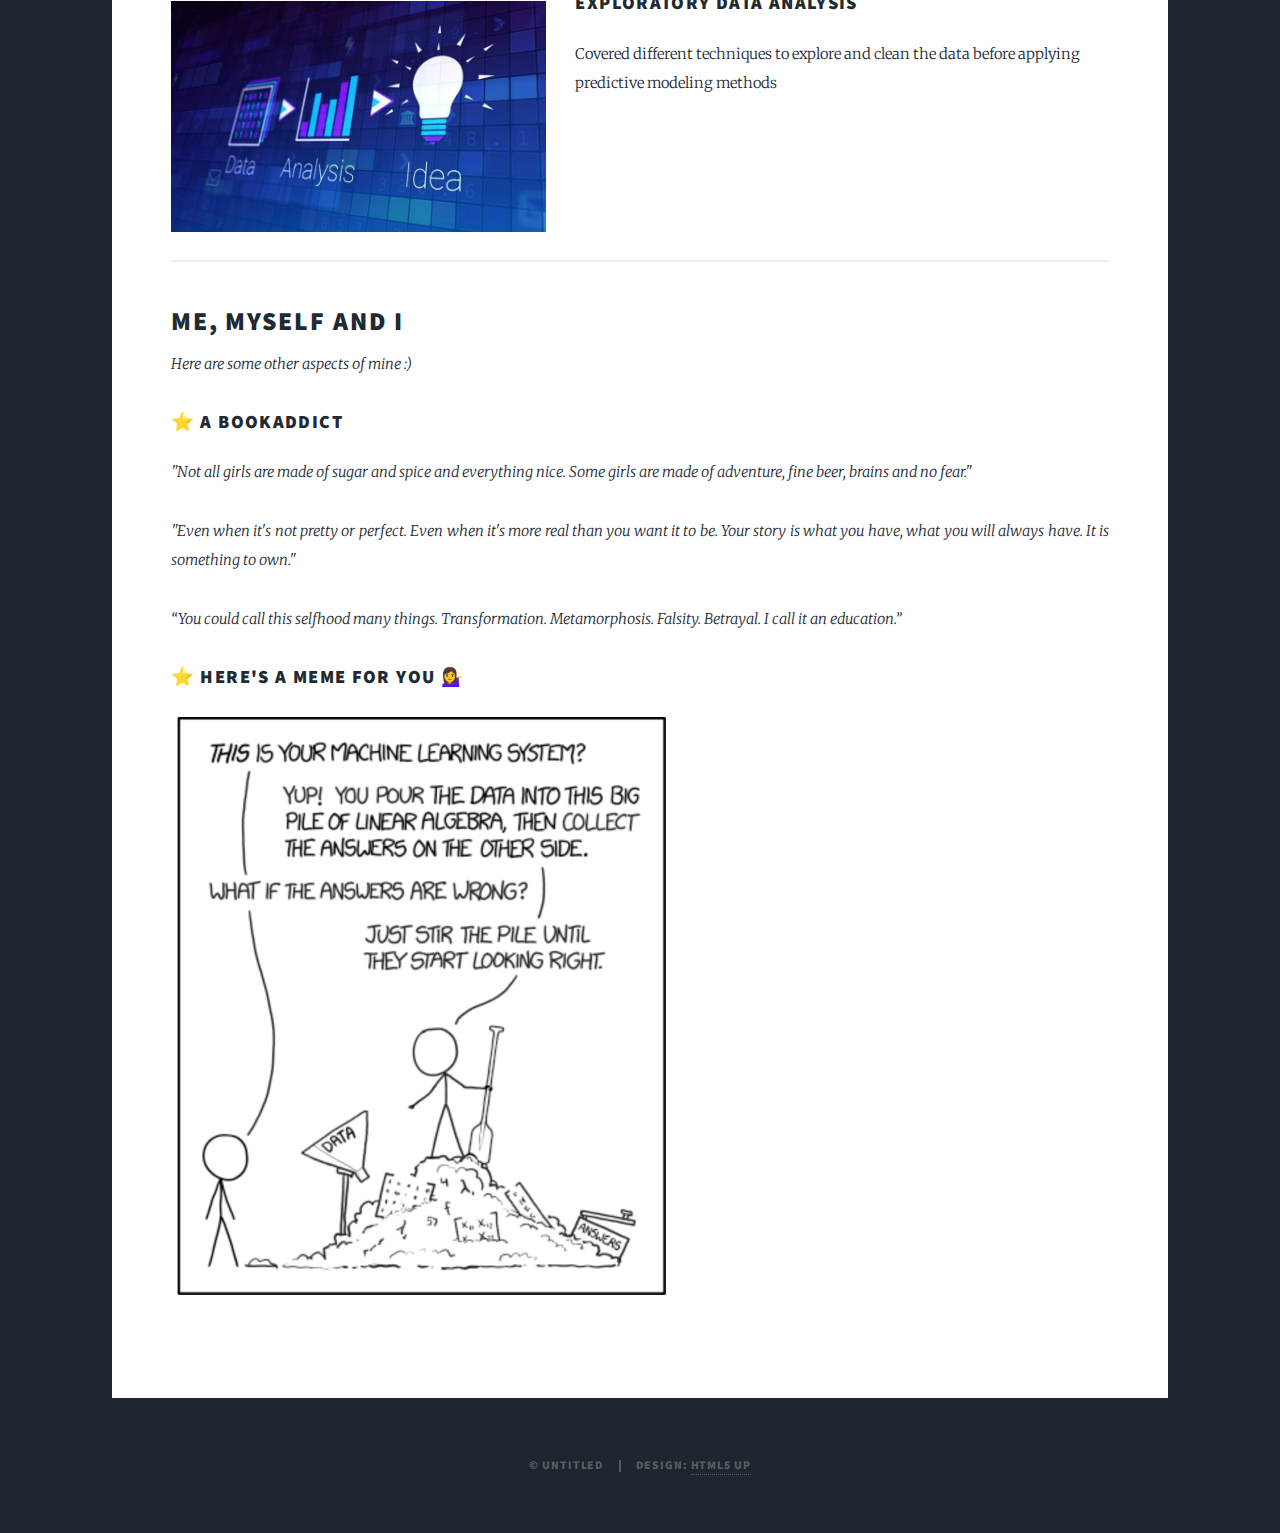
==== commit 69fa0584: "updating resume" ====
--- a/index.html
+++ b/index.html
@@ -47,32 +47,33 @@
 							<section class="post">
 								<article>
 									<header class="major">
-										<h1>My Name Is Ava</h1>
-										<p>A problem solver driven by a data head</p>
+										<h1>This Is Ava💁‍♀️</h1>
+										<p>Full-Stack Machine Learning Scientist with experience of building end-to-end  solutions for market product on large scale data to drive business values</p>
+                                        <p> Problem Solver | Team Player | Fast Learner</p>
 									</header>
 
 									<!-- Text stuff -->
 										<h2>Self-Intro</h2>
-										<p><span class="image left"><img src="images/aboutme1.jpeg" alt="" /></span>I am a final year graduate student majoring in Operations Research with a data science concentration at Columbia University, currently pursuing a career in the data science field.</p><p>Over the past 2 years, I have been actively delivering data-driven solutions in both professional and research settings. By working alongside software engineerings at Articence, I built a resume & job description analyzer web app which can be used to predict the key skills from contents uploaded. Last semester, I was also engaged in a credit risk project in online-lending business, looking into customers' behaviors before submitting loan applications. In addition, my capability of being analytical can also be illustrated by internship at Deloitte Consulting.</p><p>Through my internship and related projects, I gained strong experience to identify actionable business insights and learned to collaborate with team members cross-functionally to deliver great solutions with knowledge in Analytics, Statistics, and Programming.</p><p>Check out my Resume <b><em><a href="files/resume.pdf" target="_blank">here</a></em></b>!</p>
+										<p><span class="image left"><img src="images/aboutme1.jpeg" alt="" /></span>I'm  a senior machine learning scientist with 2 years of experience at Capital One post my master's degree from Columbia University. I joined my current team as a new grad in 2021 and get promoted at the year end of 2022. </p><p>Over the past 2 years, I have been actively delivering machine learning modeling solutions on large-scale credit card transaction data to help improve customers' spend experience. Apart from being the model developer in the team, I also lead and implement the model monitoring practice to keep track of model performance. And I collaborate very closely with product team and engineering team for our market product's daily interactions.</p><p>Through my industry experience, internship and related projects, I gained strong skillsets to identify the business problems and define the machine learning solutions, learned to collaborate with team members cross-functionally, and thrived to grow fast with the accumulation of domain knowledge.</p><p>Check out my Resume <b><em><a href="files/resume.pdf" target="_blank">here</a></em></b>!</p>
 										<hr />
 										<header>
 											<h2>Topics I Have Covered</h2>
-											<p>Since the embark on my adventure of data science, I have worked on projects on...</p>
-										</header>
-										<ul class="actions fit">
-											<li class="icon solid fa-chart-line"> <b>Predictive Analysis</b></li>
+											<p>Since the embark on my adventure of data science/machine learning, I have worked on projects on...</p>
+										</header>
+										<ul class="actions fit">
+                                            <li class="icon solid fa-cubes"> <b>Classification</b></li>
+											<li class="icon solid fa-chart-line"> <b>Exploratory Data Analysis</b></li>
 											<li class="icon solid fa-chart-bar"> <b>Data Visualization</b></li>
-											<li class="icon solid fa-cubes"> <b>Classification</b></li>
-										</ul>
-										<ul class="actions fit">
-											<li class="icon solid fa-user-tie"> <b>Natural Language Processing</b></li>
-											<li class="icon solid fa-grin"> <b>Sentiment Analysis</b></li>
-											<li class="icon solid fa-users"> <b>Clustering</b></li>
-										</ul>
-										<ul class="actions fit">
-											<li class="icon solid fa-ad"> <b>A/B Testing</b></li>
-											<li class="icon solid fa-file-code"> <b>Web Scraping</b></li>
-											<li class="icon solid fa-copy"> <b>Simulation</b></li>
+										</ul>
+										<ul class="actions fit">
+                                            <li class="icon solid fa-copy"> <b>ETL</b></li>
+											<li class="icon solid fa-grin"> <b>Model Training & Deployment</b></li>
+											<li class="icon solid fa-users"> <b>Model Pipelines</b></li>
+										</ul>
+										<ul class="actions fit">
+                                            <li class="icon solid fa-user-tie"> <b>Performance Evaluation</b></li>
+											<li class="icon solid fa-ad"> <b>Natural Language Processing</b></li>
+											<li class="icon solid fa-file-code"> <b>A/B Testing</b></li>
 										</ul>
 										<ul class="actions fit">
 											<li><a href="#projects" class="button primary fit">View Related Data Science Projects</a></li>
@@ -86,9 +87,9 @@
 FROM knowledge_base
 WHERE 'Obtained'='Yes';
 
-Output: ['Python', 'SQL', 'PyTorch', 'TensorFlow', 
-        'Google Cloud Platform', 'AWS', 'Git',
-        'Tableau', 'Plotly']
+Output: ['Python', 'PySpark', SQL', 'Git', 'Linux',
+        'Databricks', 'AWS', 'Snowflake', 'Airflow',
+        'Plotly', 'MS Office Suite']
 
 SELECT skills
 FROM knowledge_base
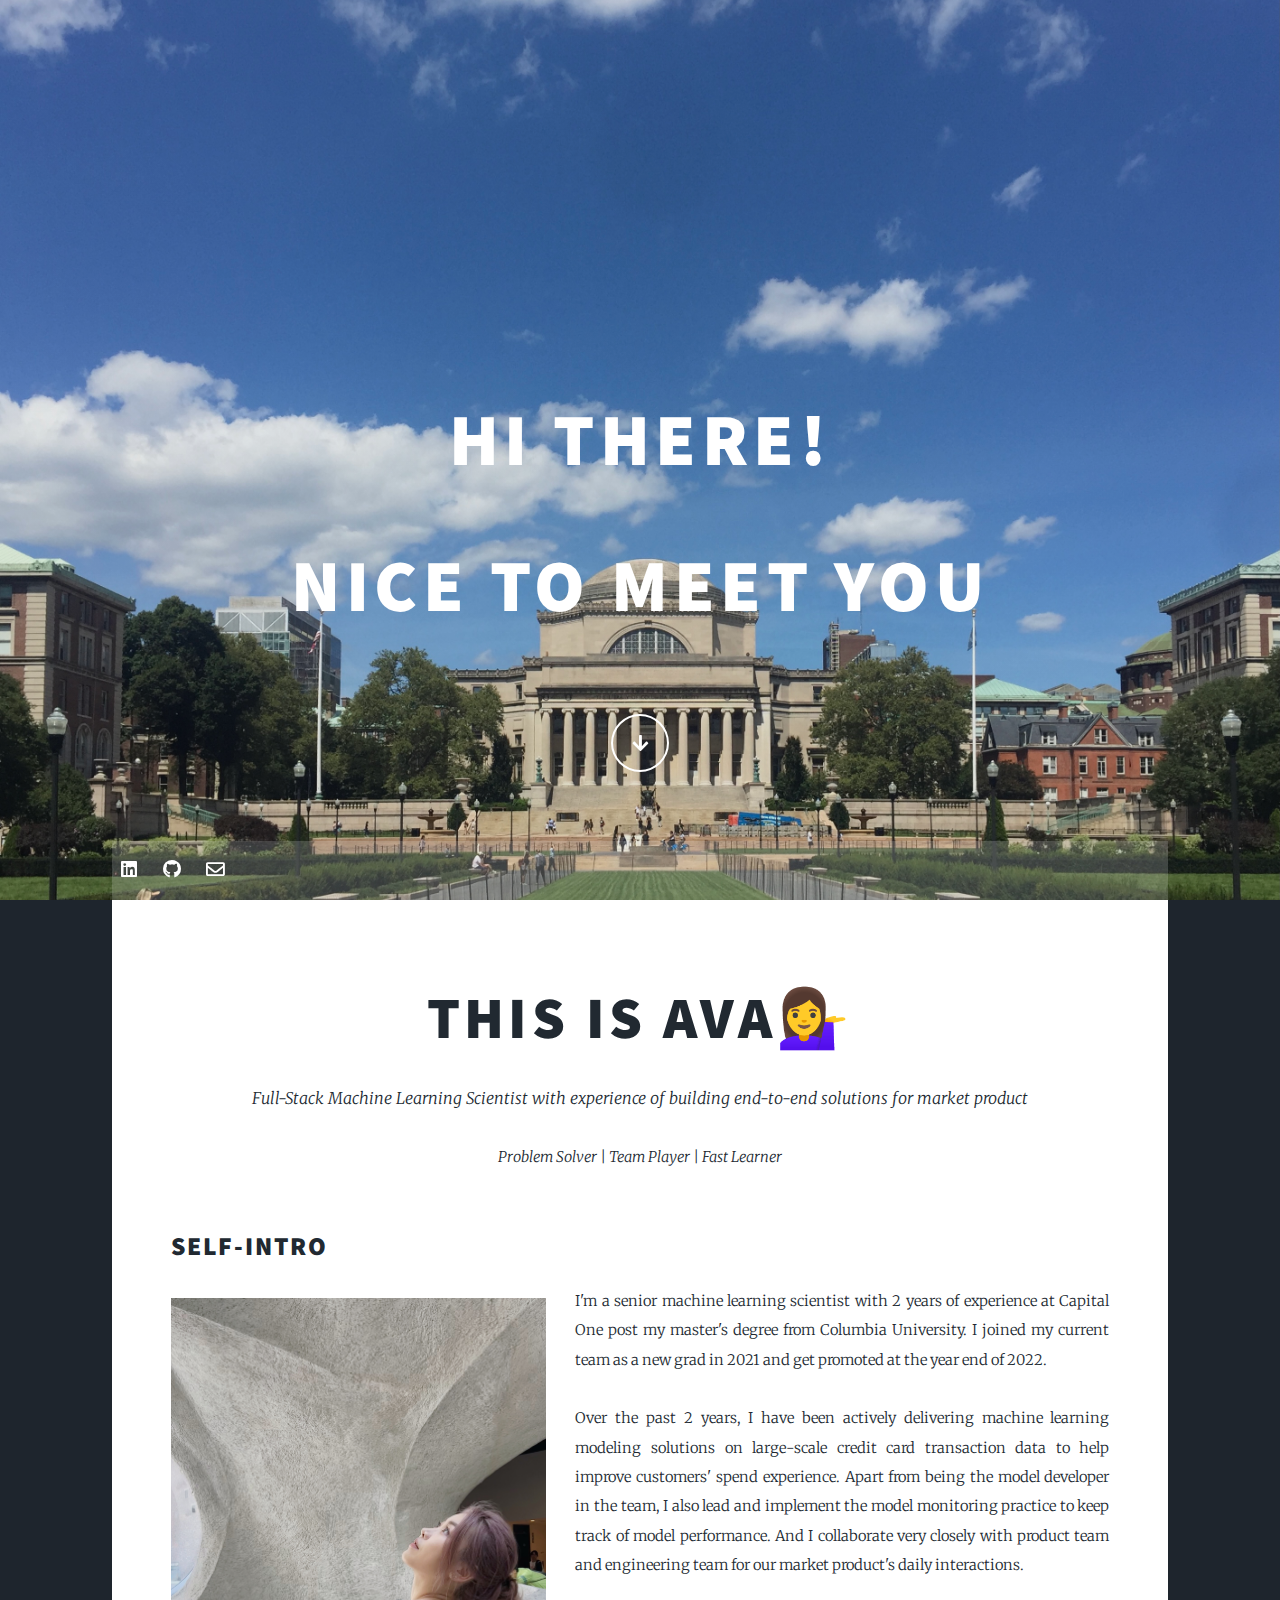
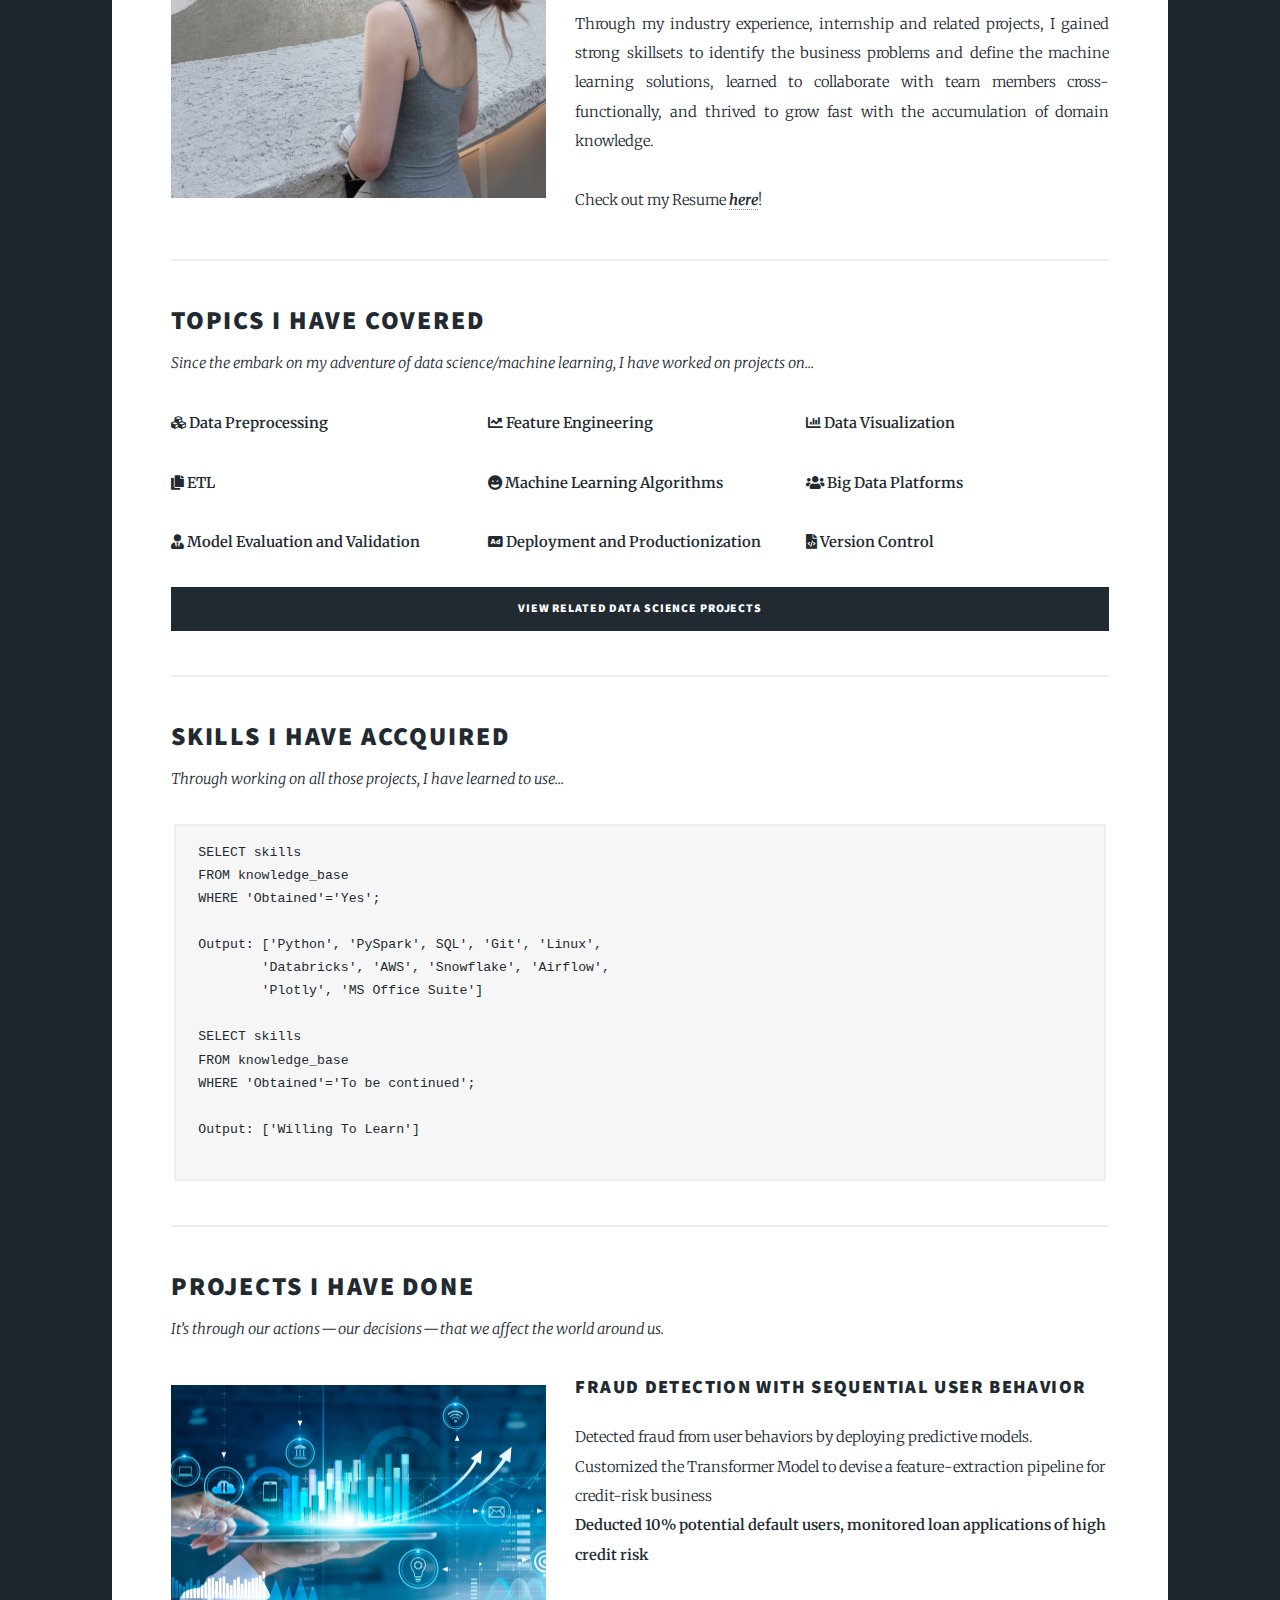
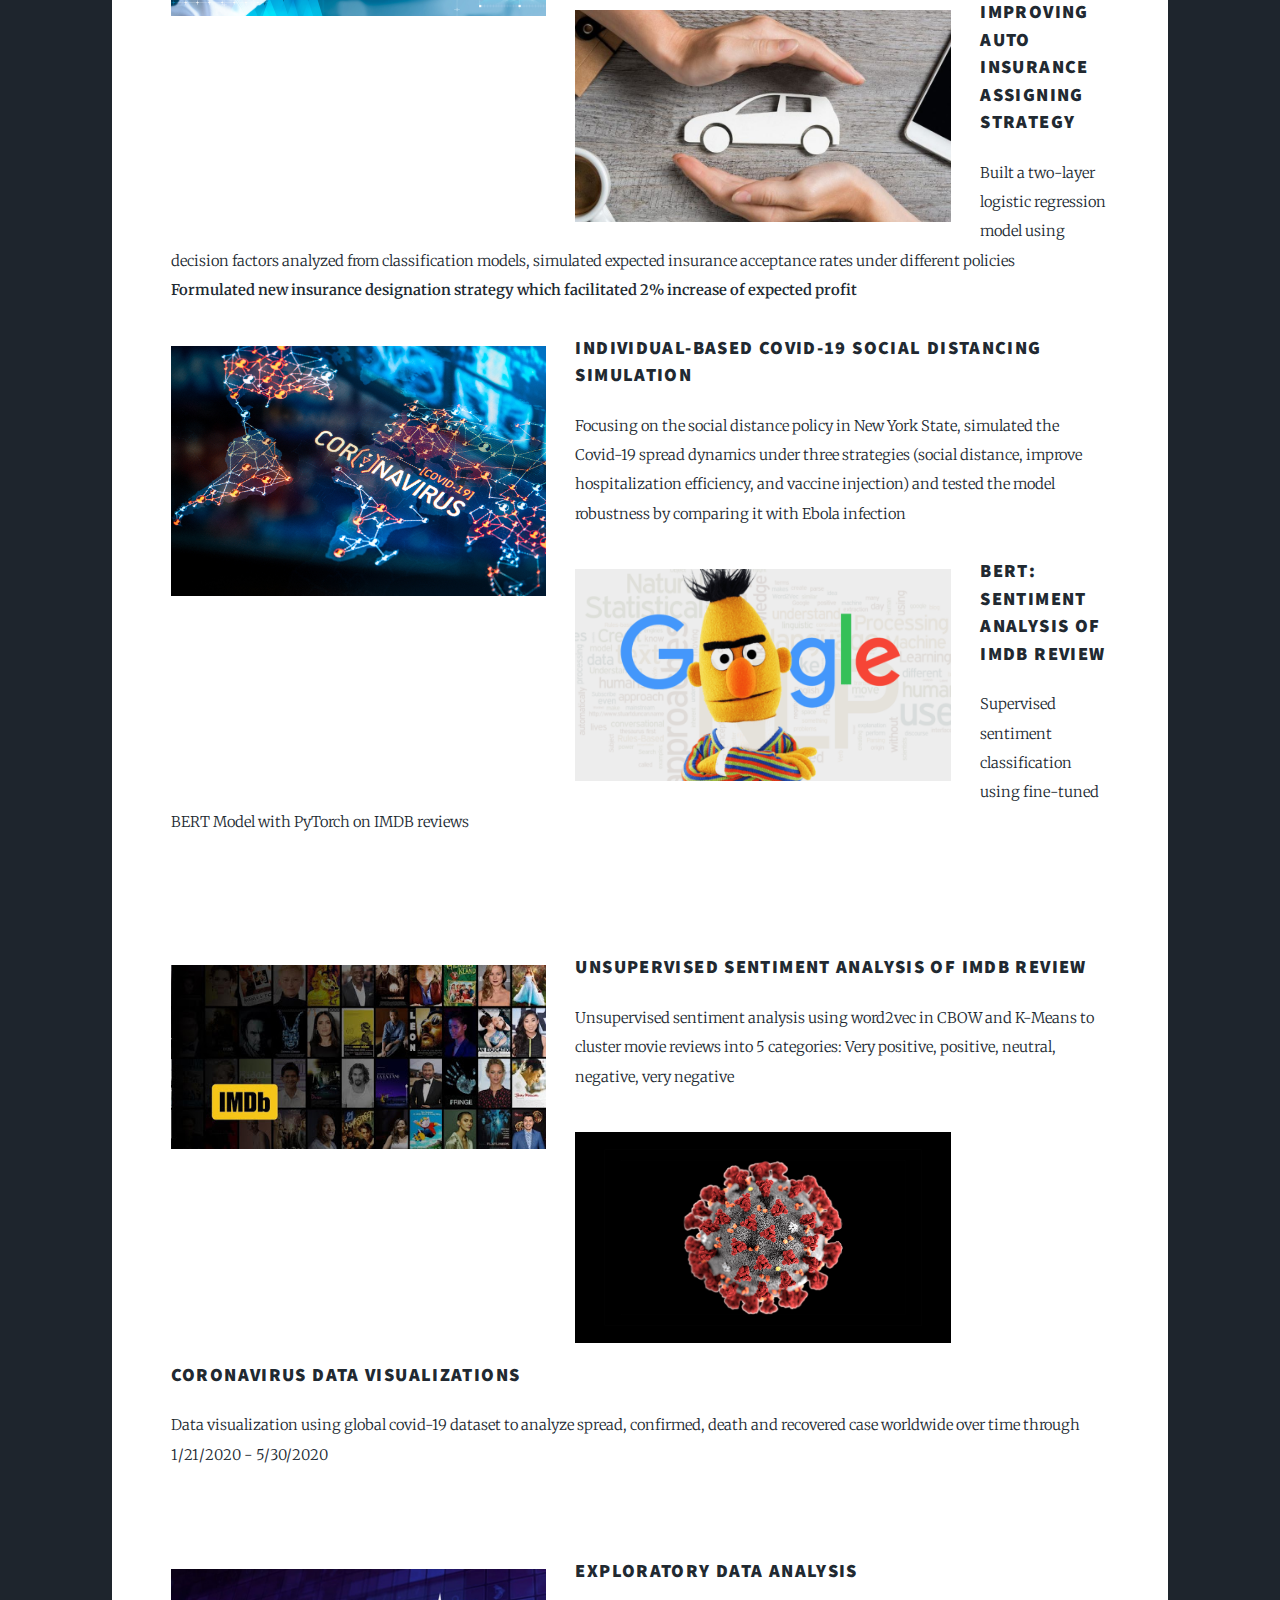
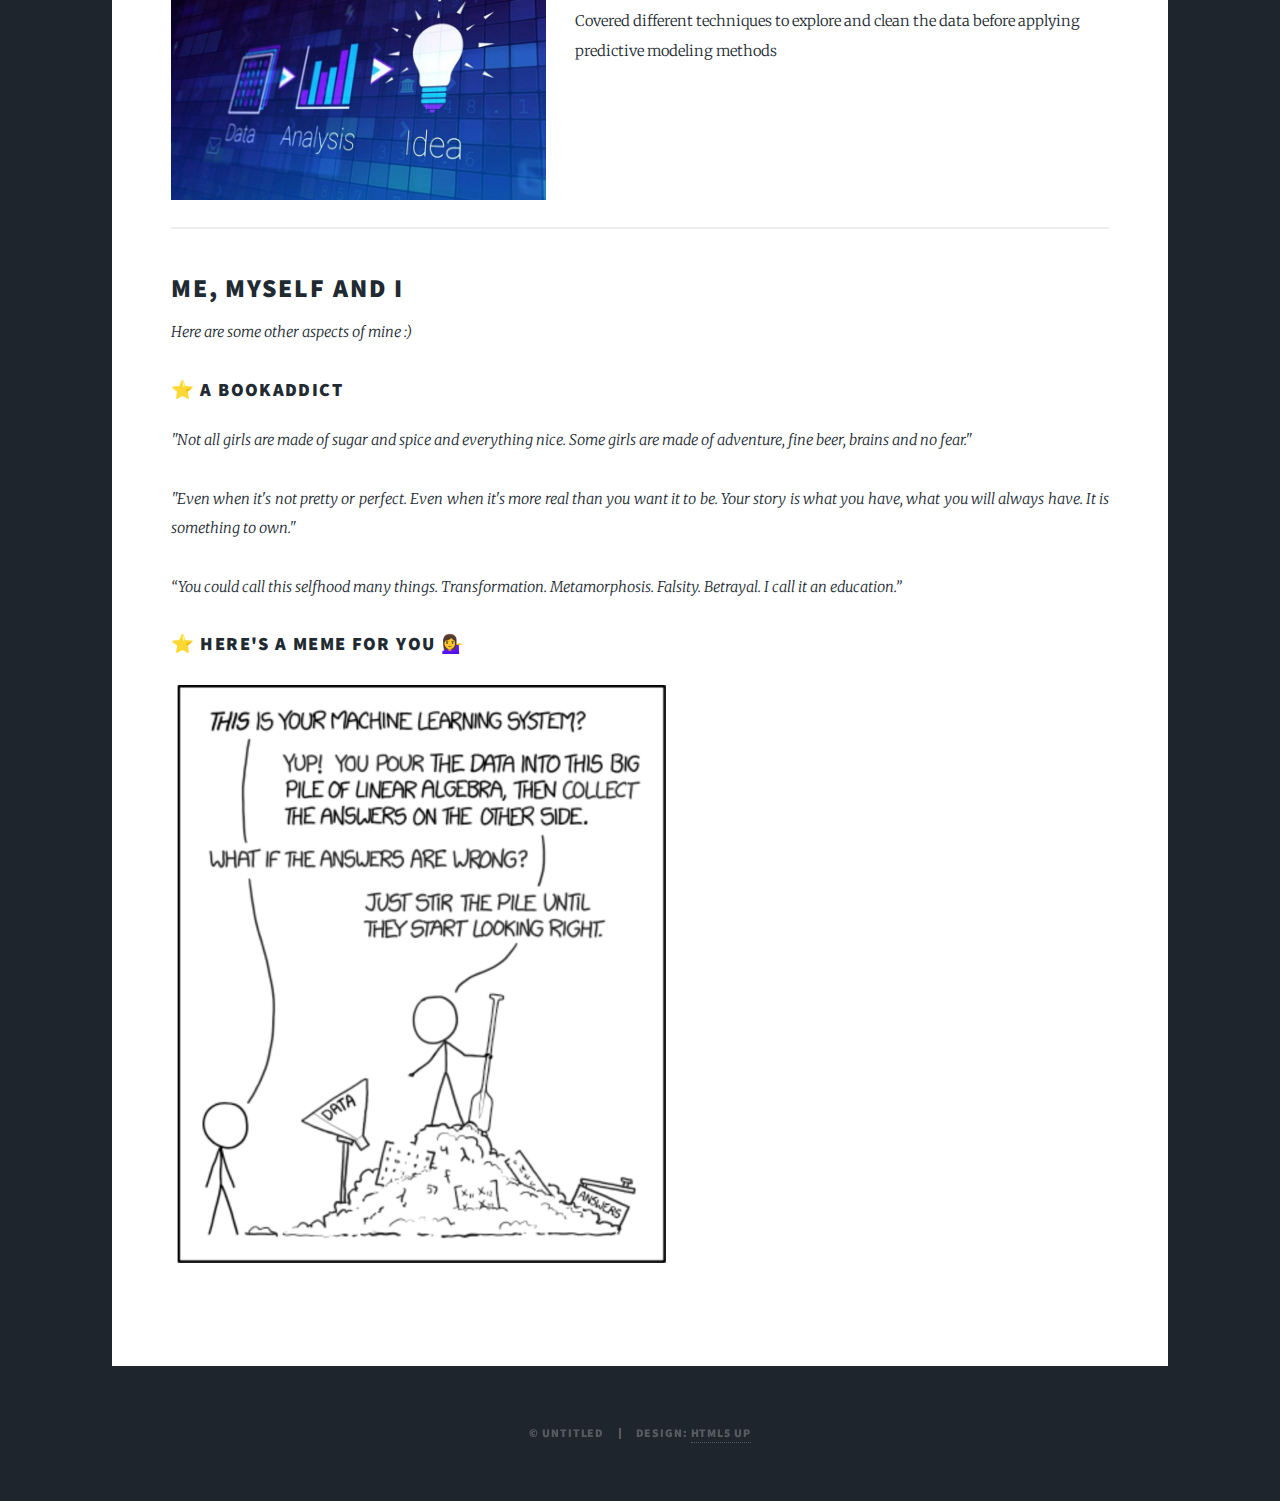
==== commit b5354f02: "change self-intro" ====
--- a/index.html
+++ b/index.html
@@ -48,32 +48,32 @@
 								<article>
 									<header class="major">
 										<h1>This Is Ava💁‍♀️</h1>
-										<p>Full-Stack Machine Learning Scientist with experience of building end-to-end  solutions for market product on large scale data to drive business values</p>
+										<p>Full-Stack Machine Learning Scientist with experience of building end-to-end  solutions for market product</p>
                                         <p> Problem Solver | Team Player | Fast Learner</p>
 									</header>
 
 									<!-- Text stuff -->
 										<h2>Self-Intro</h2>
-										<p><span class="image left"><img src="images/aboutme1.jpeg" alt="" /></span>I'm  a senior machine learning scientist with 2 years of experience at Capital One post my master's degree from Columbia University. I joined my current team as a new grad in 2021 and get promoted at the year end of 2022. </p><p>Over the past 2 years, I have been actively delivering machine learning modeling solutions on large-scale credit card transaction data to help improve customers' spend experience. Apart from being the model developer in the team, I also lead and implement the model monitoring practice to keep track of model performance. And I collaborate very closely with product team and engineering team for our market product's daily interactions.</p><p>Through my industry experience, internship and related projects, I gained strong skillsets to identify the business problems and define the machine learning solutions, learned to collaborate with team members cross-functionally, and thrived to grow fast with the accumulation of domain knowledge.</p><p>Check out my Resume <b><em><a href="files/resume.pdf" target="_blank">here</a></em></b>!</p>
+										<p><span class="image left"><img src="images/aboutme2.JPG" alt="" /></span>I'm  a senior machine learning scientist with 2 years of experience at Capital One post my master's degree from Columbia University. I joined my current team as a new grad in 2021 and get promoted at the year end of 2022. </p><p>Over the past 2 years, I have been actively delivering machine learning modeling solutions on large-scale credit card transaction data to help improve customers' spend experience. Apart from being the model developer in the team, I also lead and implement the model monitoring practice to keep track of model performance. And I collaborate very closely with product team and engineering team for our market product's daily interactions.</p><p>Through my industry experience, internship and related projects, I gained strong skillsets to identify the business problems and define the machine learning solutions, learned to collaborate with team members cross-functionally, and thrived to grow fast with the accumulation of domain knowledge.</p><p>Check out my Resume <b><em><a href="files/resume.pdf" target="_blank">here</a></em></b>!</p>
 										<hr />
 										<header>
 											<h2>Topics I Have Covered</h2>
 											<p>Since the embark on my adventure of data science/machine learning, I have worked on projects on...</p>
 										</header>
 										<ul class="actions fit">
-                                            <li class="icon solid fa-cubes"> <b>Classification</b></li>
-											<li class="icon solid fa-chart-line"> <b>Exploratory Data Analysis</b></li>
+                                            <li class="icon solid fa-cubes"> <b>Data Preprocessing</b></li>
+											<li class="icon solid fa-chart-line"> <b>Feature Engineering</b></li>
 											<li class="icon solid fa-chart-bar"> <b>Data Visualization</b></li>
 										</ul>
 										<ul class="actions fit">
                                             <li class="icon solid fa-copy"> <b>ETL</b></li>
-											<li class="icon solid fa-grin"> <b>Model Training & Deployment</b></li>
-											<li class="icon solid fa-users"> <b>Model Pipelines</b></li>
-										</ul>
-										<ul class="actions fit">
-                                            <li class="icon solid fa-user-tie"> <b>Performance Evaluation</b></li>
-											<li class="icon solid fa-ad"> <b>Natural Language Processing</b></li>
-											<li class="icon solid fa-file-code"> <b>A/B Testing</b></li>
+											<li class="icon solid fa-grin"> <b>Machine Learning Algorithms</b></li>
+											<li class="icon solid fa-users"> <b>Big Data Platforms</b></li>
+										</ul>
+										<ul class="actions fit">
+                                            <li class="icon solid fa-user-tie"> <b>Model Evaluation and Validation</b></li>
+											<li class="icon solid fa-ad"> <b>Deployment and Productionization</b></li>
+											<li class="icon solid fa-file-code"> <b>Version Control</b></li>
 										</ul>
 										<ul class="actions fit">
 											<li><a href="#projects" class="button primary fit">View Related Data Science Projects</a></li>
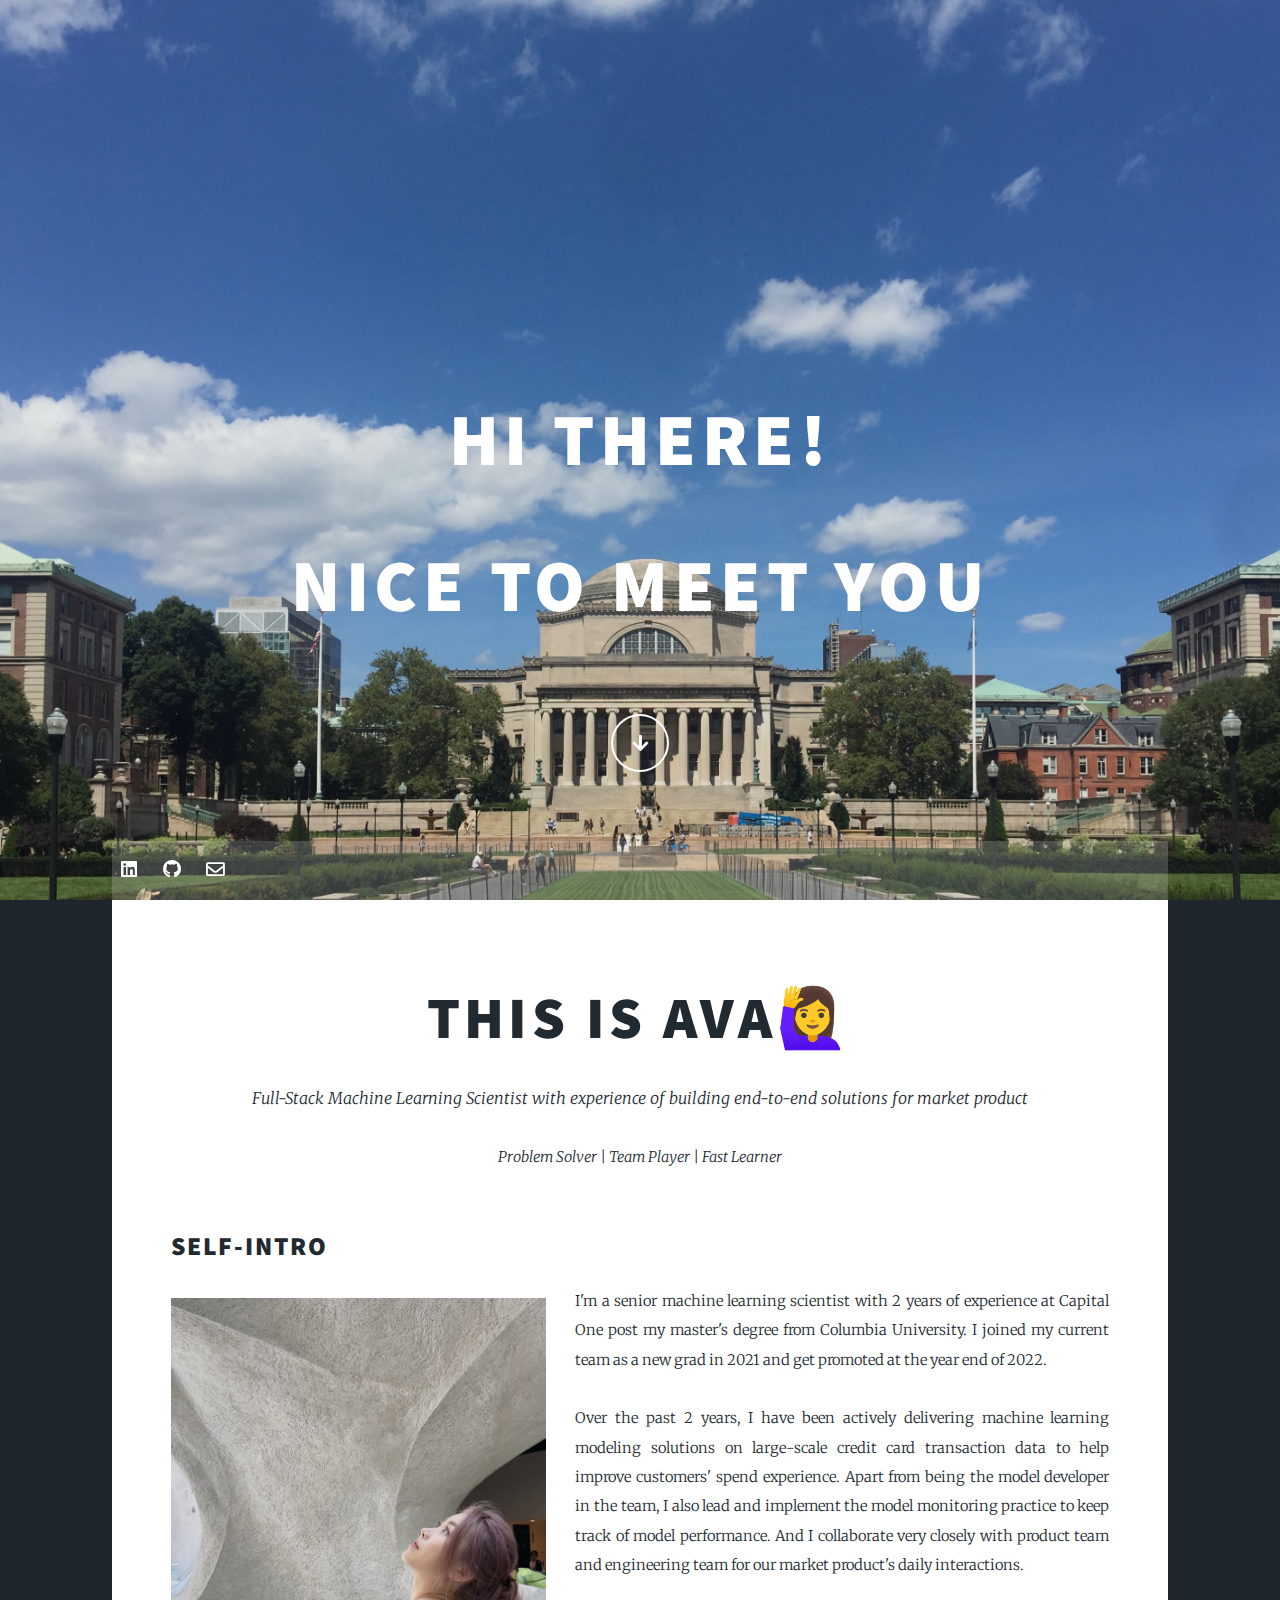
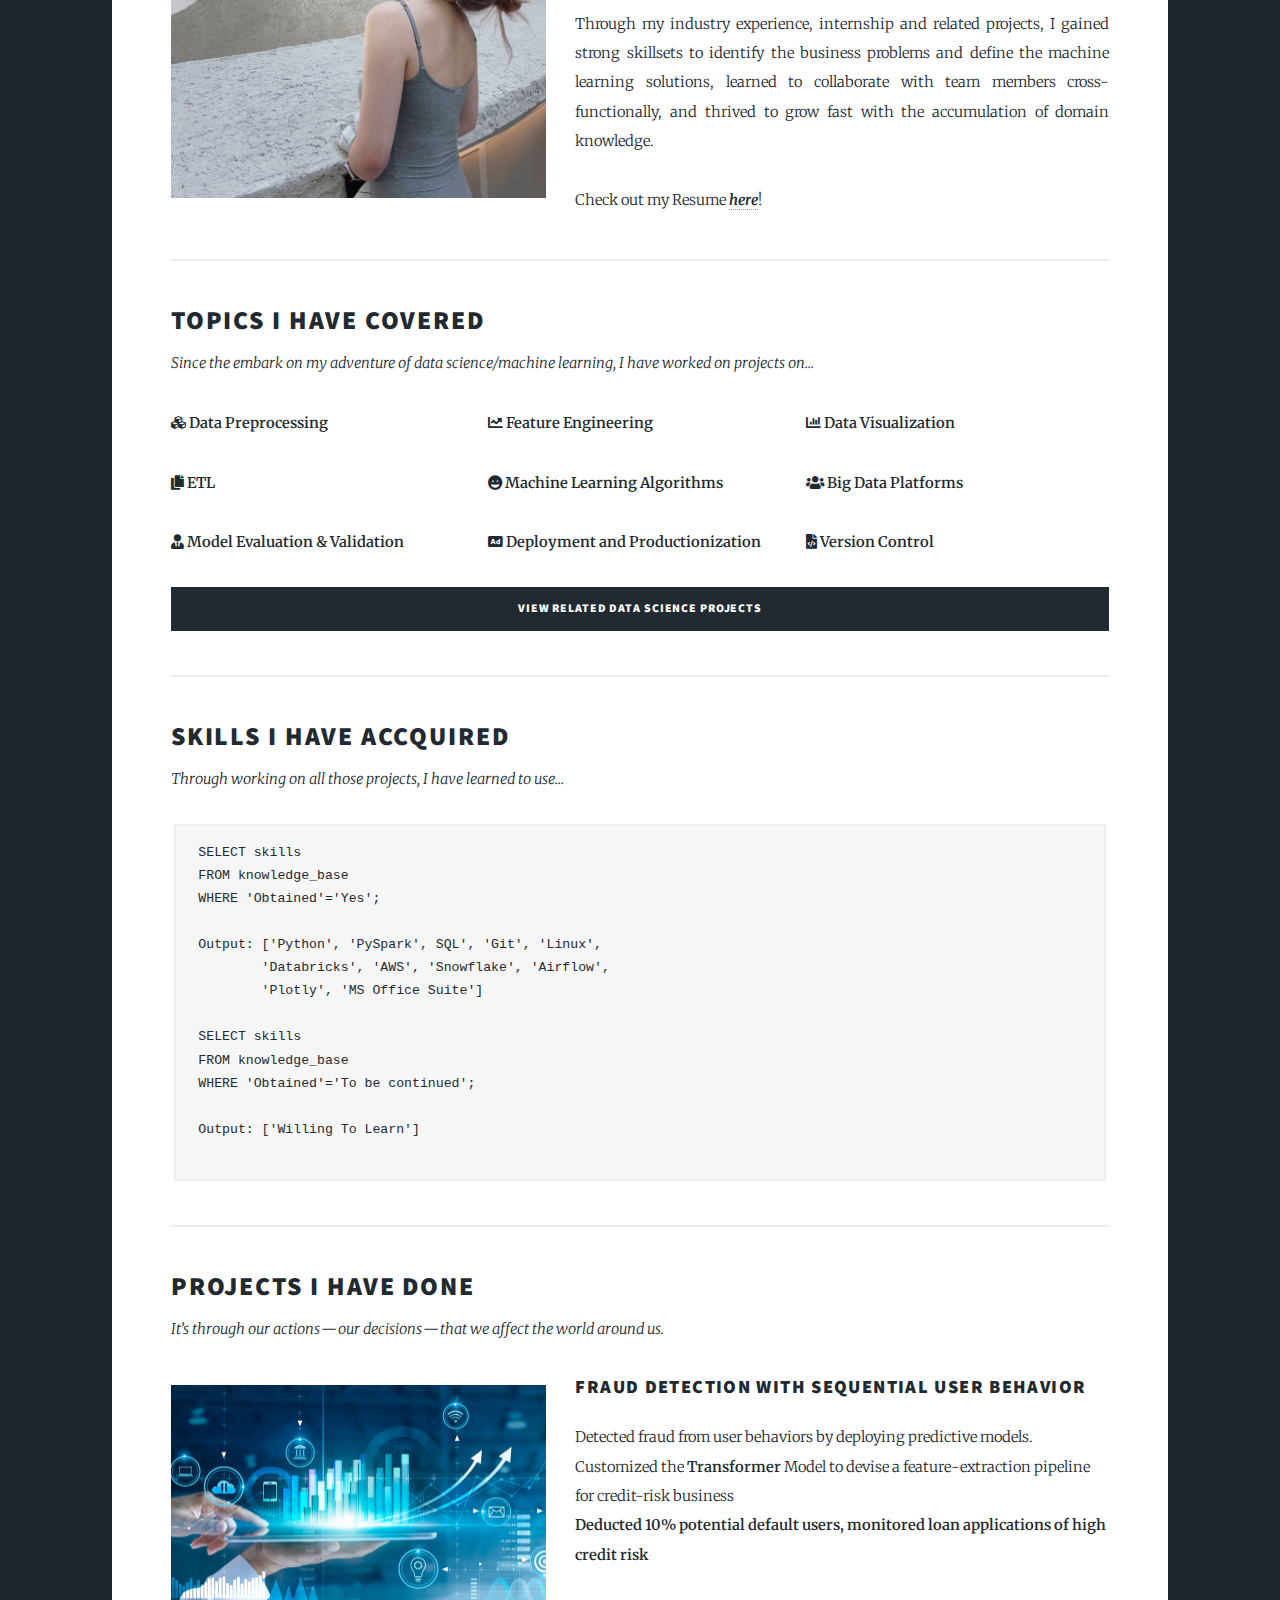
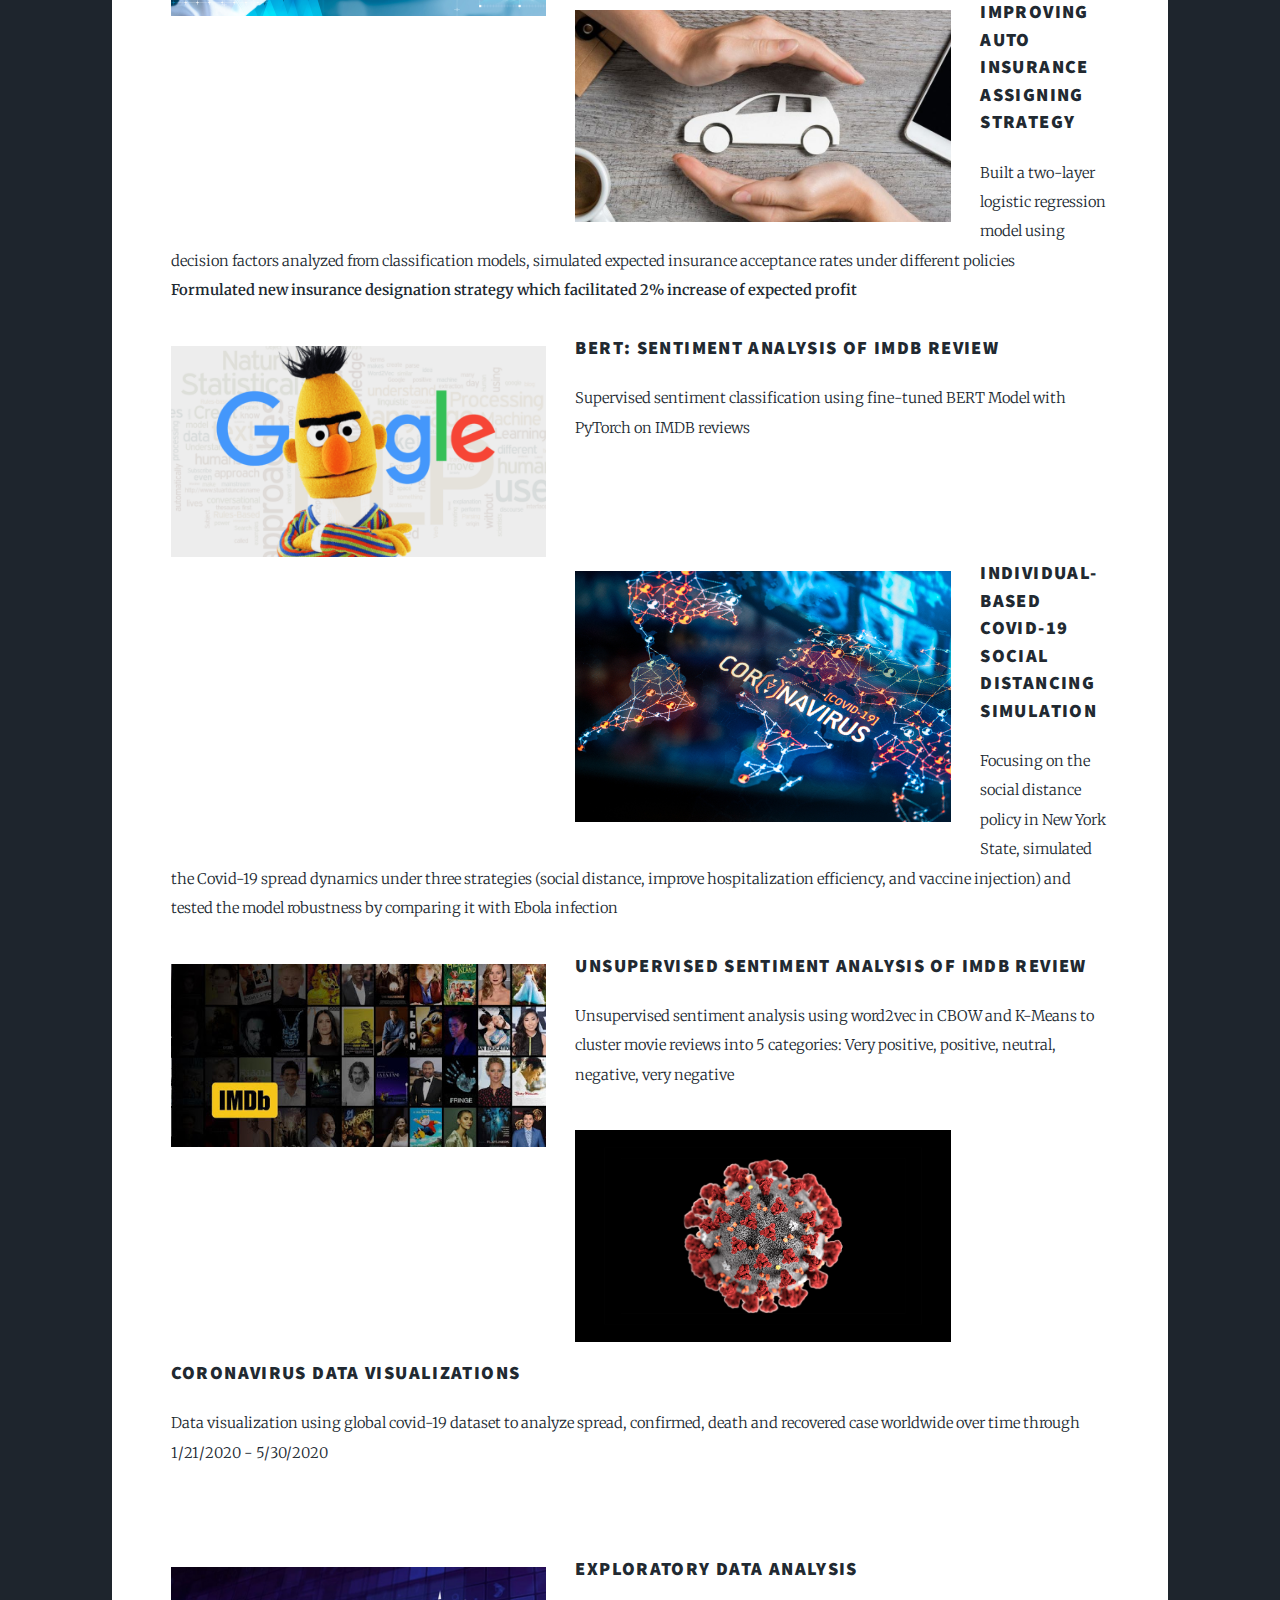
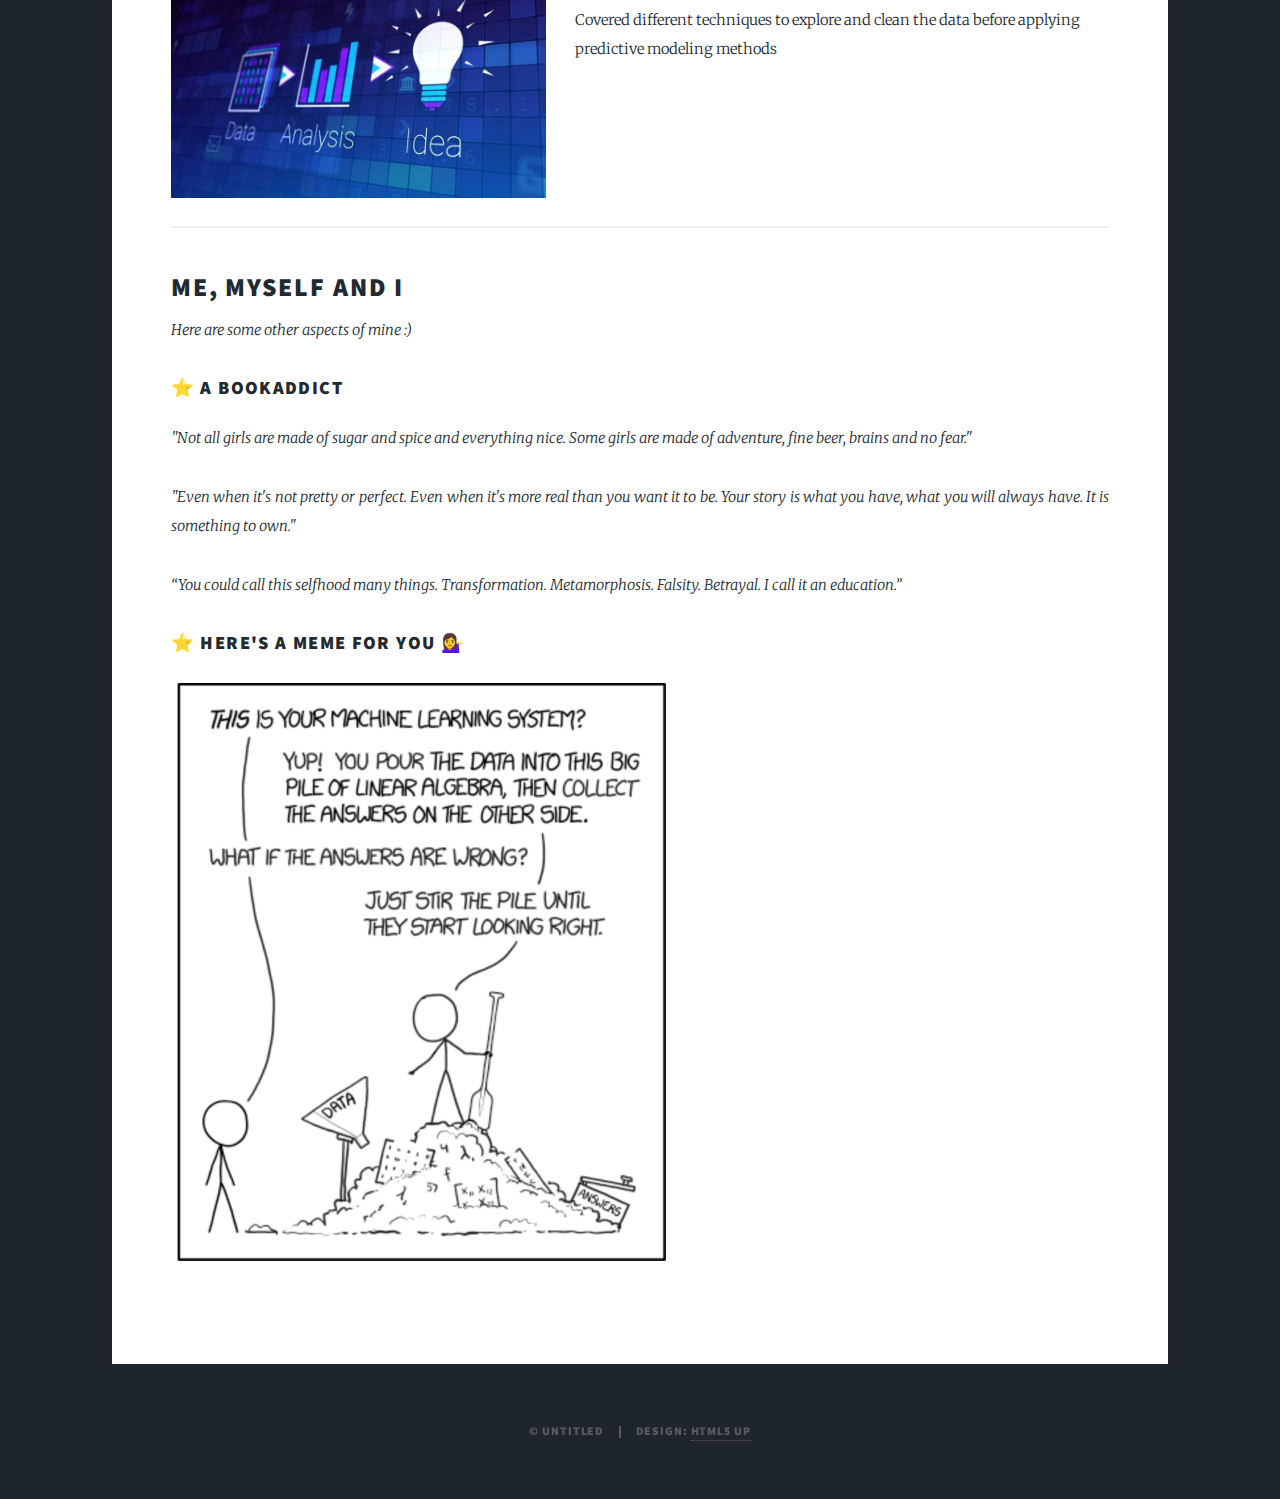
==== commit 535a1d5d: "update format" ====
--- a/index.html
+++ b/index.html
@@ -47,7 +47,7 @@
 							<section class="post">
 								<article>
 									<header class="major">
-										<h1>This Is Ava💁‍♀️</h1>
+										<h1>This Is Ava🙋‍♀️</h1>
 										<p>Full-Stack Machine Learning Scientist with experience of building end-to-end  solutions for market product</p>
                                         <p> Problem Solver | Team Player | Fast Learner</p>
 									</header>
@@ -71,7 +71,7 @@
 											<li class="icon solid fa-users"> <b>Big Data Platforms</b></li>
 										</ul>
 										<ul class="actions fit">
-                                            <li class="icon solid fa-user-tie"> <b>Model Evaluation and Validation</b></li>
+                                            <li class="icon solid fa-user-tie"> <b>Model Evaluation & Validation</b></li>
 											<li class="icon solid fa-ad"> <b>Deployment and Productionization</b></li>
 											<li class="icon solid fa-file-code"> <b>Version Control</b></li>
 										</ul>
@@ -109,7 +109,7 @@
 													 <div class="inner">
 														<p><a class="image left" href="https://github.com/avayang/Fraud_Detection_with_Sequential_User_Behavior"><img src="images/credit-risk.jpg" alt="" /></a>
 															<h3><a href="https://github.com/avayang/Fraud_Detection_with_Sequential_User_Behavior">Fraud Detection with Sequential User Behavior</a></h3>
-															Detected fraud from user behaviors by deploying predictive models. Customized the Transformer Model to devise a feature-extraction pipeline for credit-risk business<br /><b>Deducted 10% potential default users, monitored loan applications of high credit risk</b></p>
+															Detected fraud from user behaviors by deploying predictive models. Customized the <b>Transformer</b> Model to devise a feature-extraction pipeline for credit-risk business<br /><b>Deducted 10% potential default users, monitored loan applications of high credit risk</b></p>
 													</div>
 		                                        </article>
 		                                        
@@ -121,19 +121,19 @@
 													</div>
 		                                        </article>
 
+                                                <article>
+                                                     <div class="inner">
+                                                        <p><a class="image left" href="https://github.com/avayang/BERT_SentimentClassfication"><img src="images/bert-google.png" alt="" /></a>
+                                                            <h3><a href="https://github.com/avayang/BERT_SentimentClassfication">BERT: Sentiment Analysis of IMDB Review</a></h3>
+                                                            Supervised sentiment classification using fine-tuned BERT Model with PyTorch on IMDB reviews<br /><br /><br /><br /></p>
+                                                    </div>
+                                                </article>
+
 		                                        <article>
 													 <div class="inner">
 														<p><a class="image left" href="https://github.com/avayang/COVID-19_Simulation"><img src="images/covid.jpg" alt="" /></a>
 															<h3><a href="https://github.com/avayang/COVID-19_Simulation">Individual-Based COVID-19 Social Distancing Simulation</a></h3>
 															Focusing on the social distance policy in New York State, simulated the Covid-19 spread dynamics under three strategies (social distance, improve hospitalization efficiency, and vaccine injection) and tested the model robustness by comparing it with Ebola infection</b></p>
-													</div>
-		                                        </article>
-		                                        
-		                                        <article>
-													 <div class="inner">
-														<p><a class="image left" href="https://github.com/avayang/BERT_SentimentClassfication"><img src="images/bert-google.png" alt="" /></a>
-															<h3><a href="https://github.com/avayang/BERT_SentimentClassfication">BERT: Sentiment Analysis of IMDB Review</a></h3>
-															Supervised sentiment classification using fine-tuned BERT Model with PyTorch on IMDB reviews<br /><br /><br /><br /></p>
 													</div>
 		                                        </article>
 
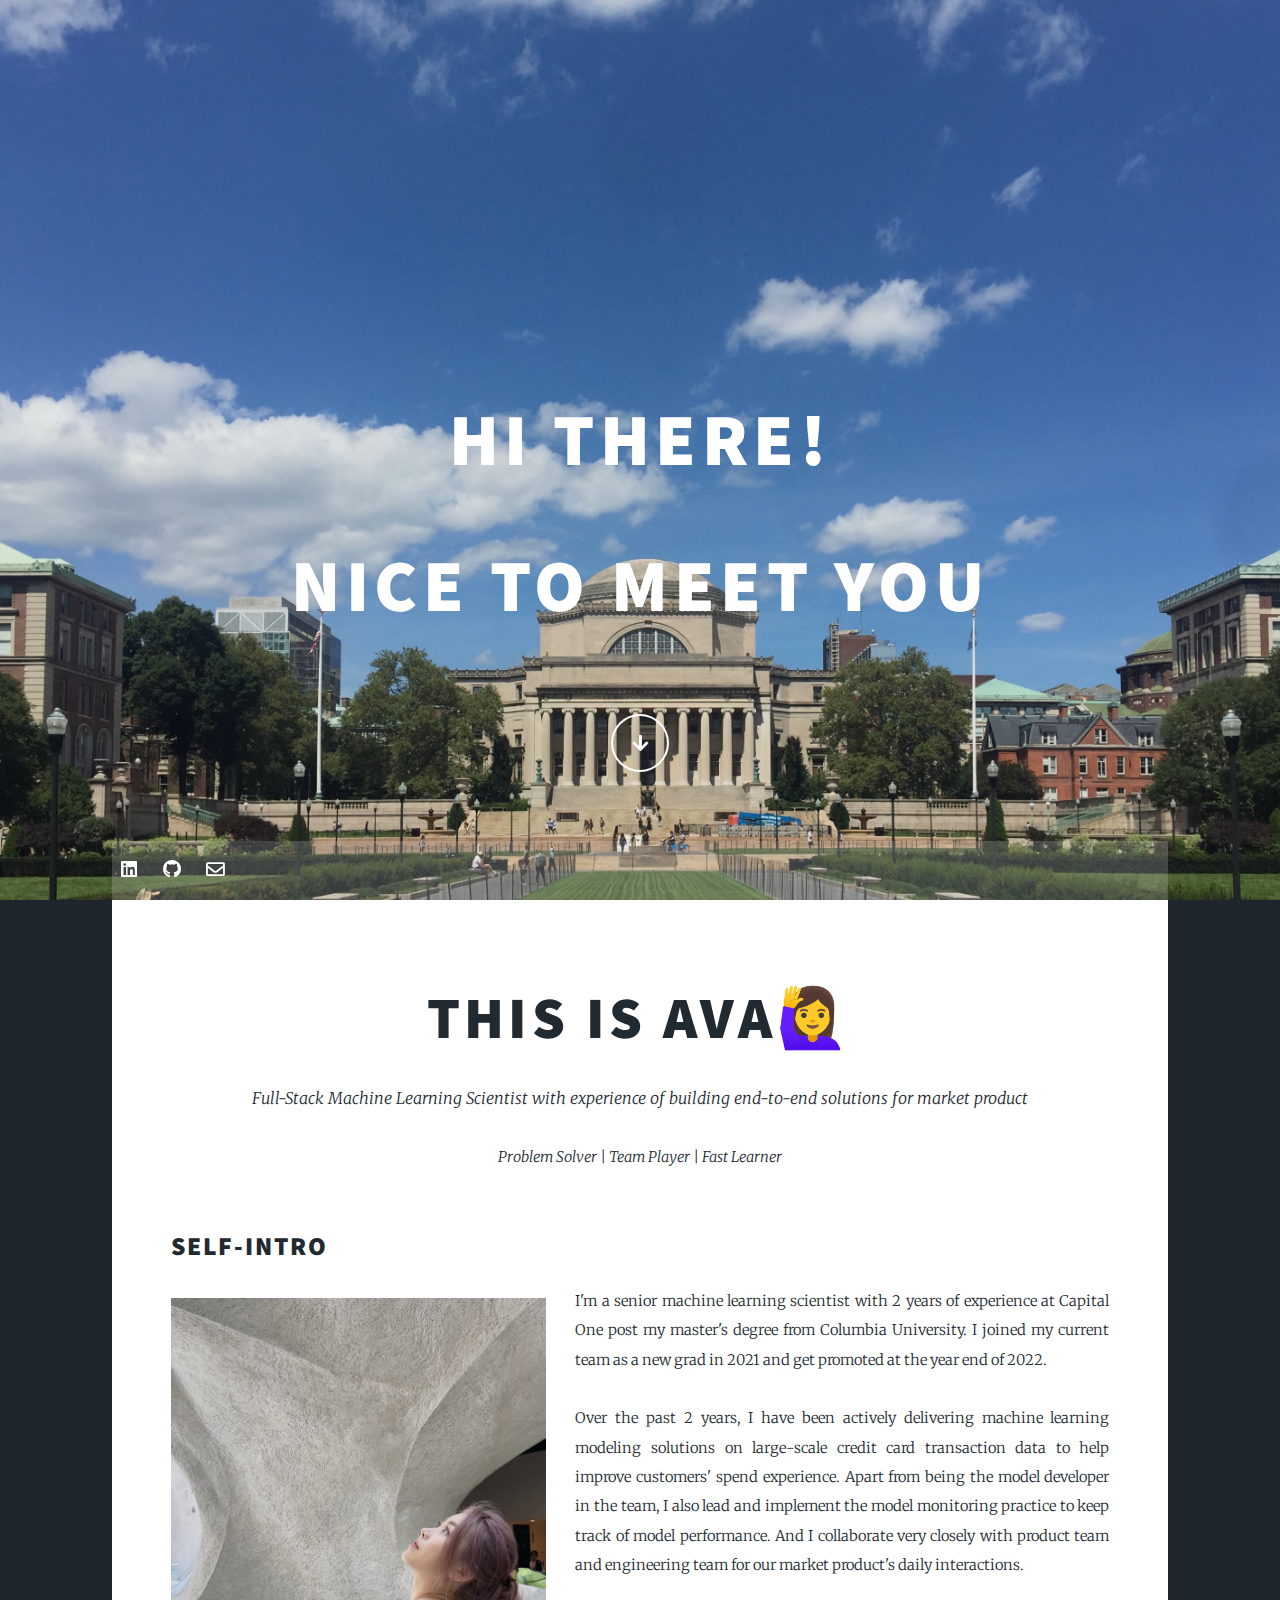
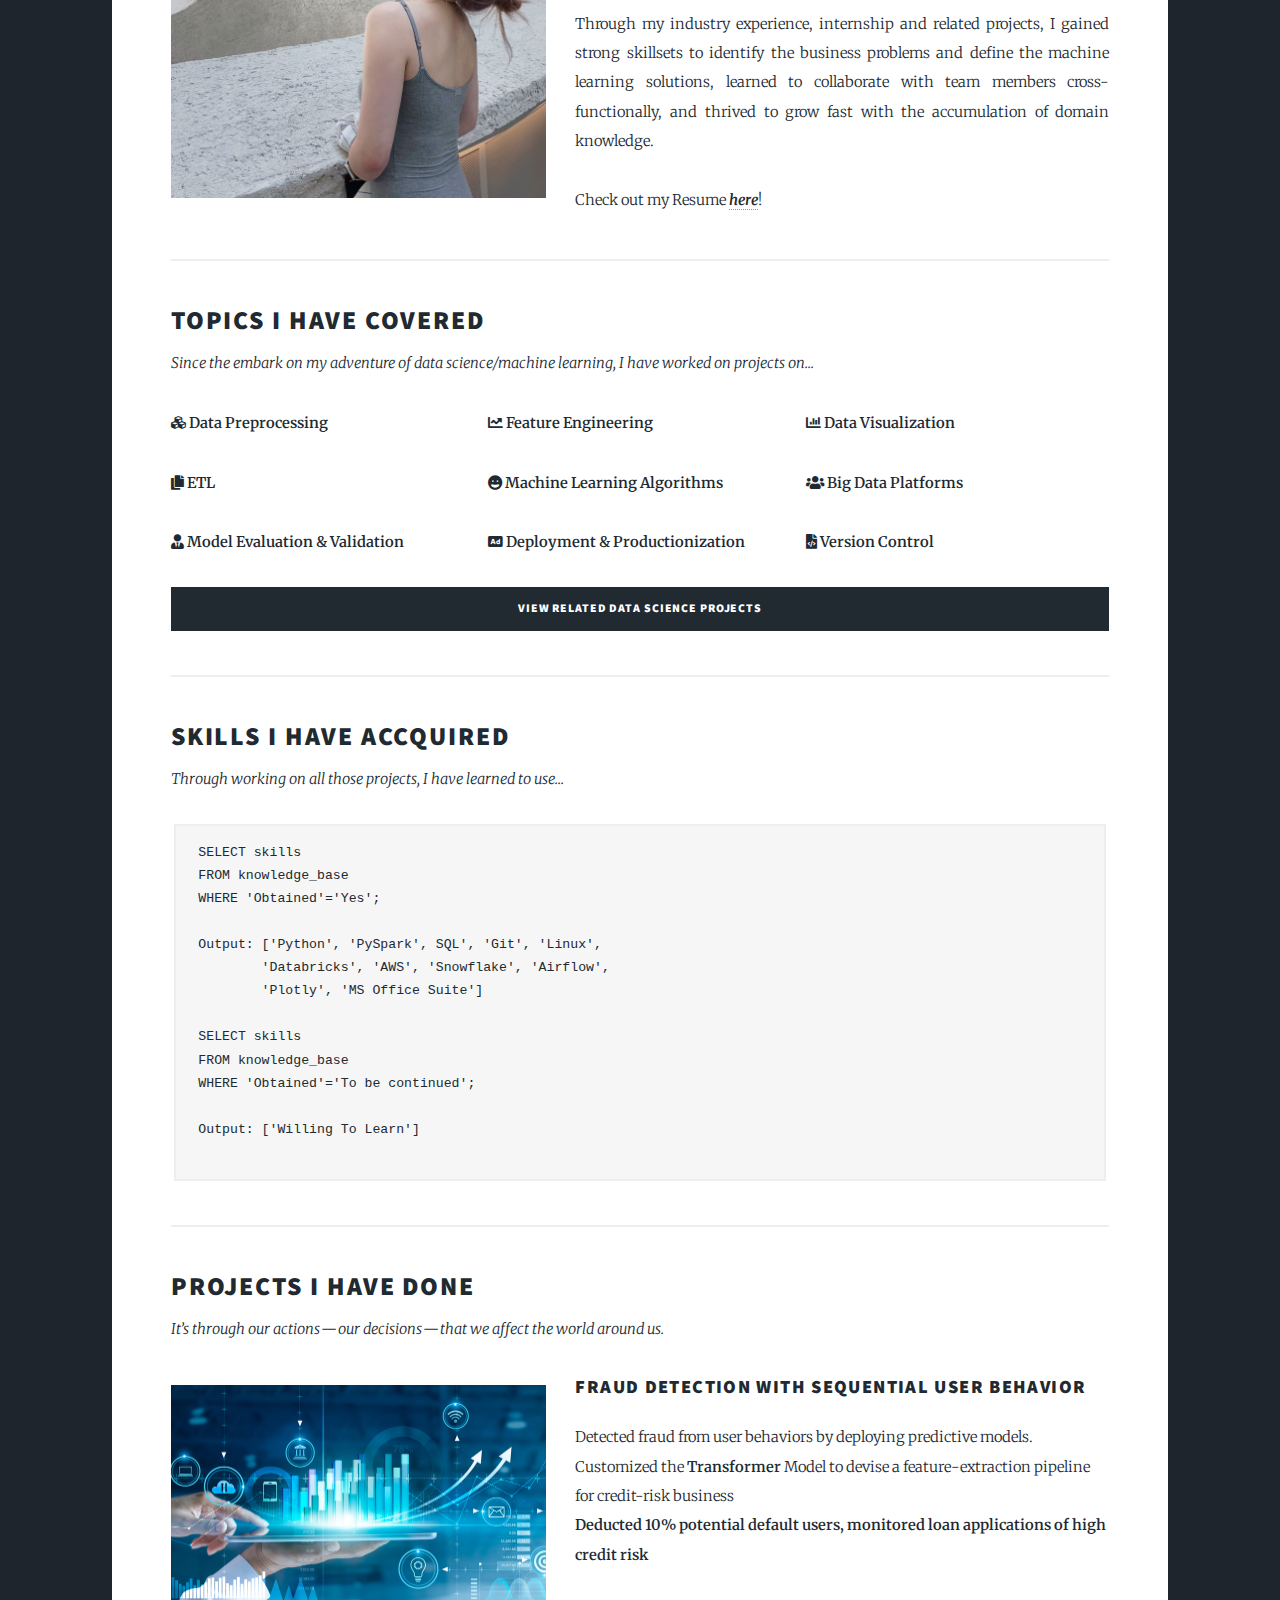
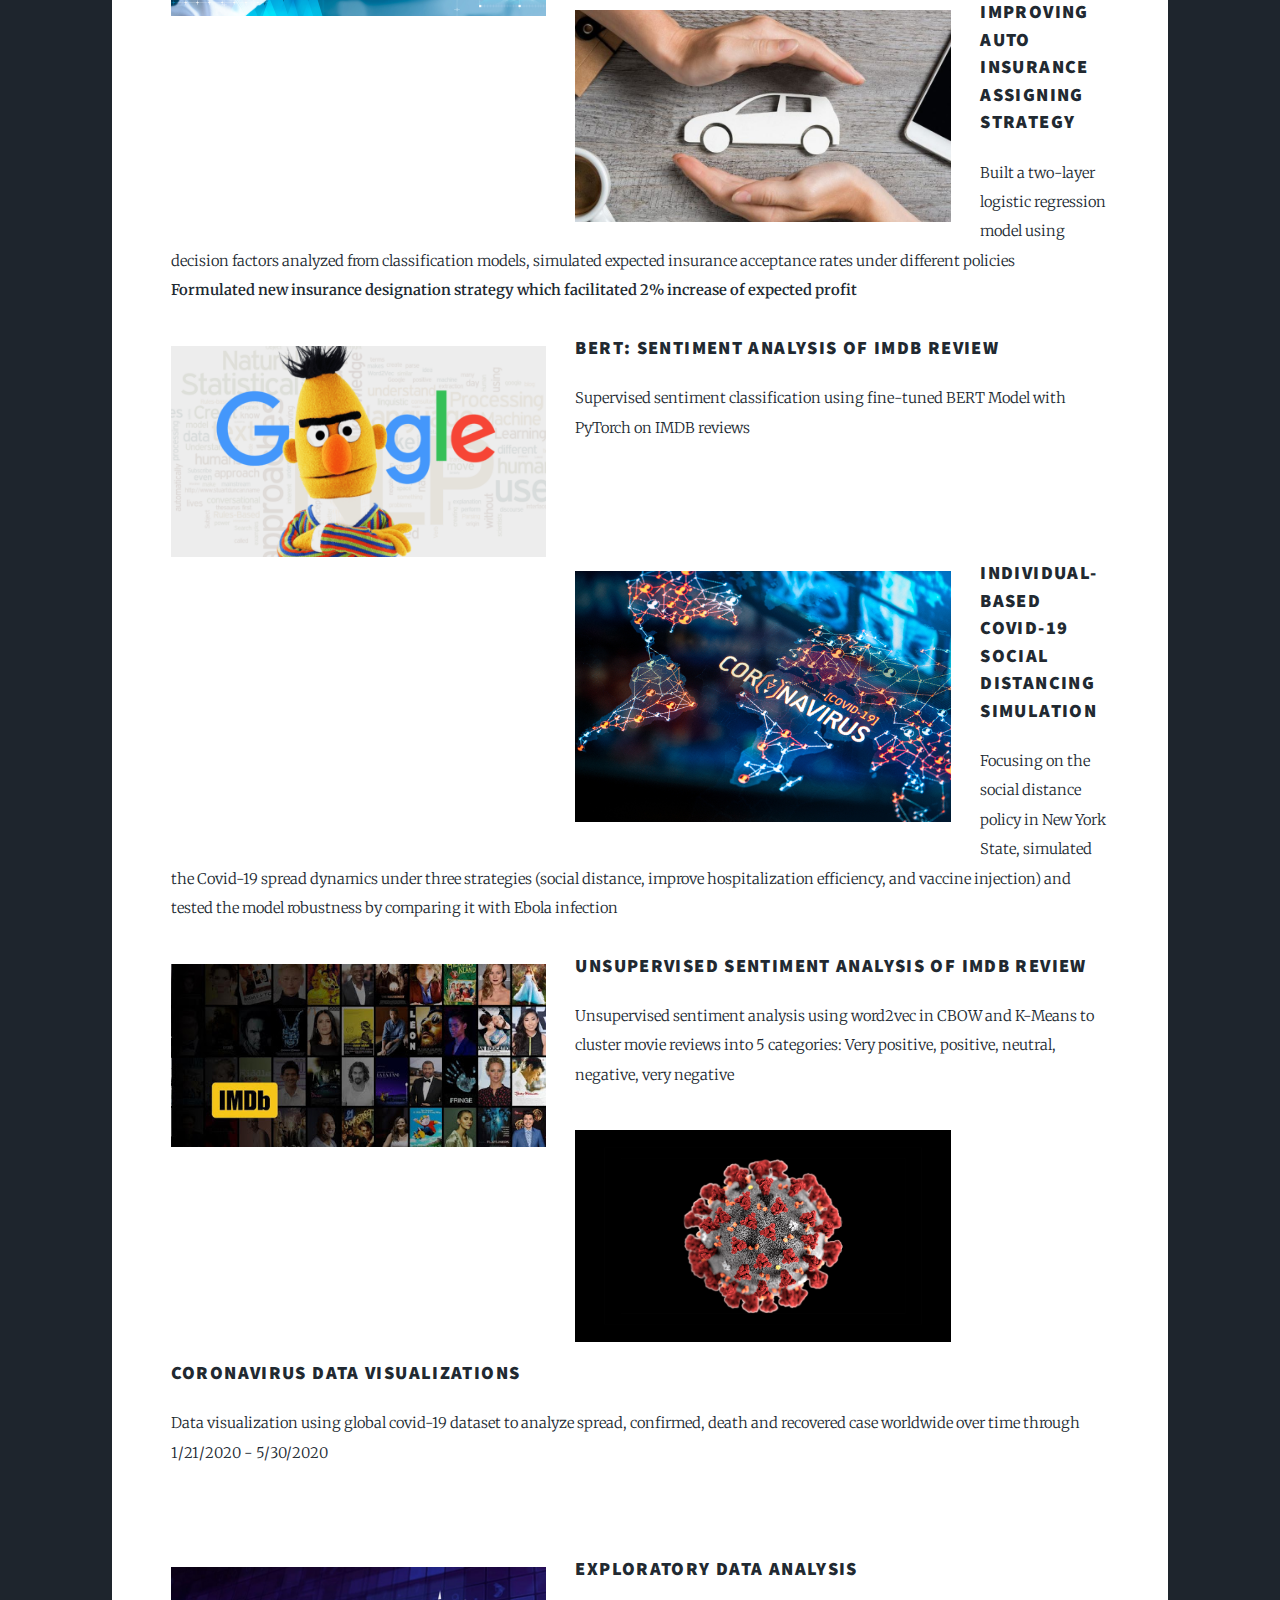
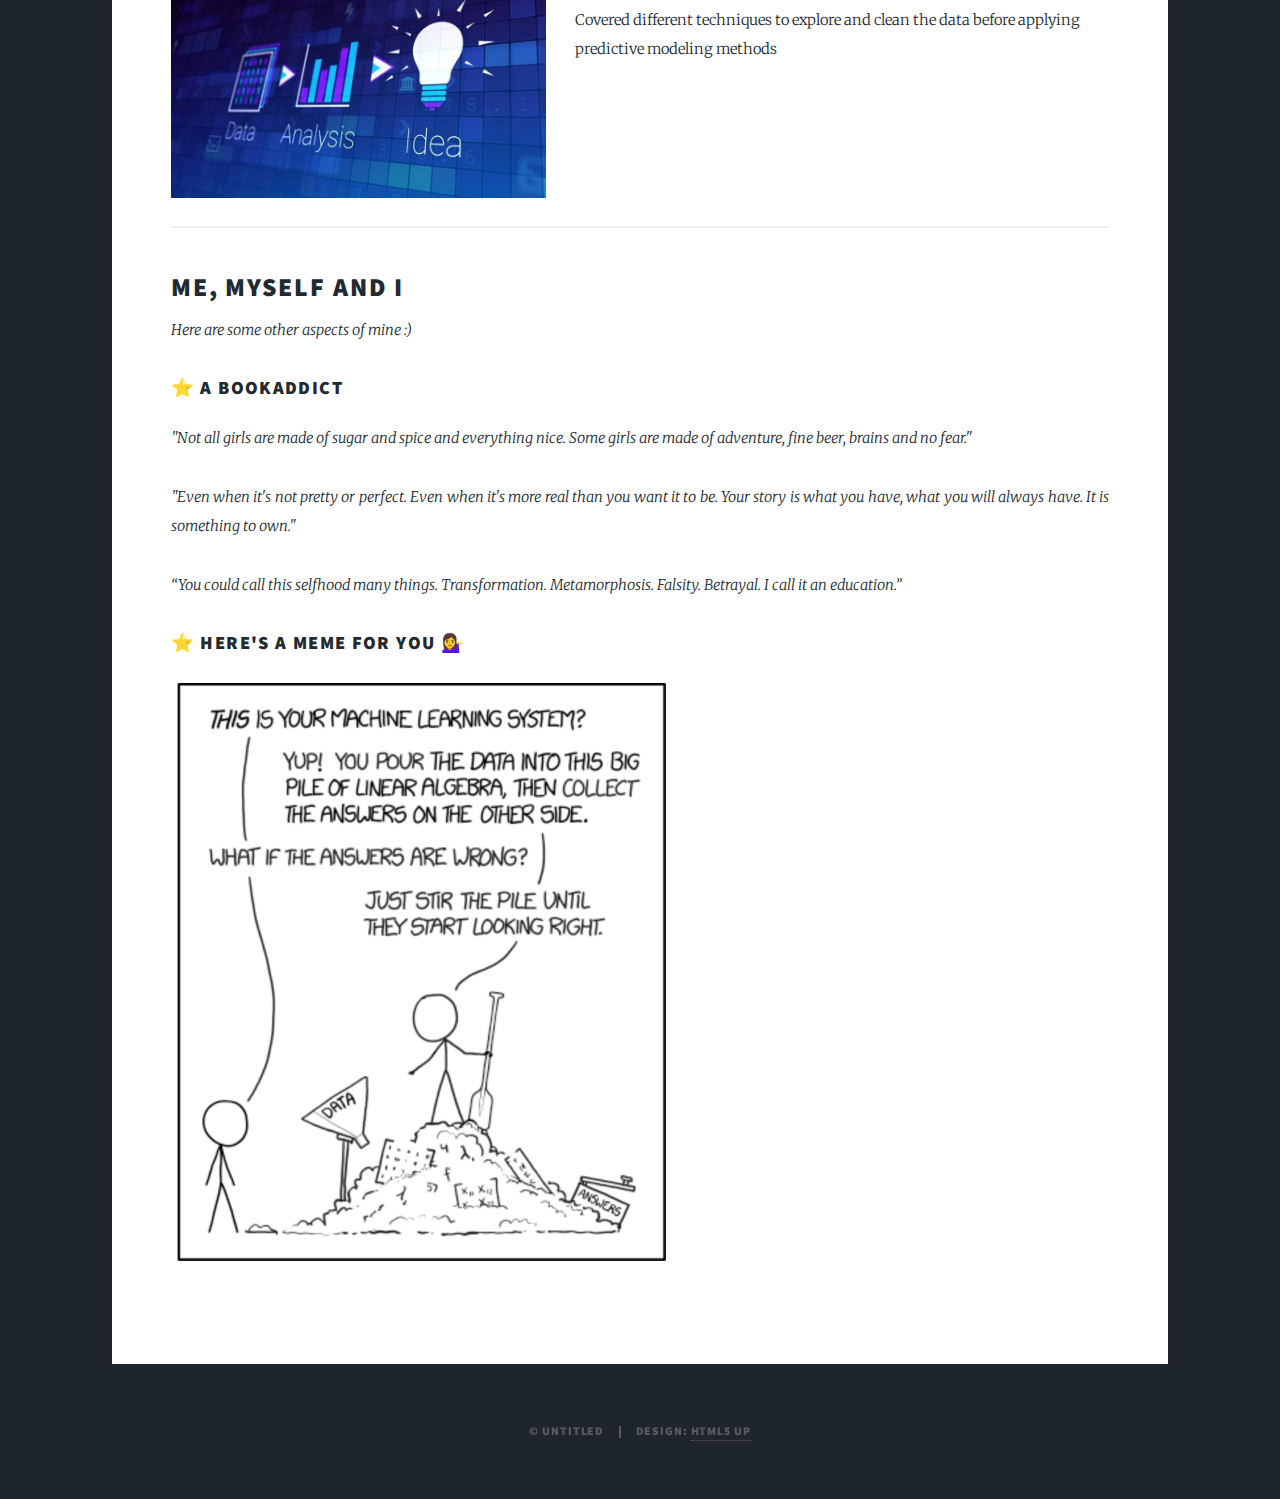
==== commit 573f2af7: "minor updates" ====
--- a/index.html
+++ b/index.html
@@ -36,7 +36,7 @@
 						<ul class="icons">
 							<li><a href="https://www.linkedin.com/in/ava-tong-yang/" class="icon brands fa-linkedin"><span class="label">LinkedIn</span></a></li>
 							<li><a href="https://github.com/avayang" class="icon brands fa-github"><span class="label">GitHub</span></a></li>
-							<li><a href="mailto:ty2418@columbia.edu" class="fa fa-envelope icon"><span class="icons"></span></a></li>
+							<li><a href="mailto:avayang0926@gmail.com" class="fa fa-envelope icon"><span class="icons"></span></a></li>
 						</ul>
 					</nav>
 
@@ -72,7 +72,7 @@
 										</ul>
 										<ul class="actions fit">
                                             <li class="icon solid fa-user-tie"> <b>Model Evaluation & Validation</b></li>
-											<li class="icon solid fa-ad"> <b>Deployment and Productionization</b></li>
+											<li class="icon solid fa-ad"> <b>Deployment & Productionization</b></li>
 											<li class="icon solid fa-file-code"> <b>Version Control</b></li>
 										</ul>
 										<ul class="actions fit">
